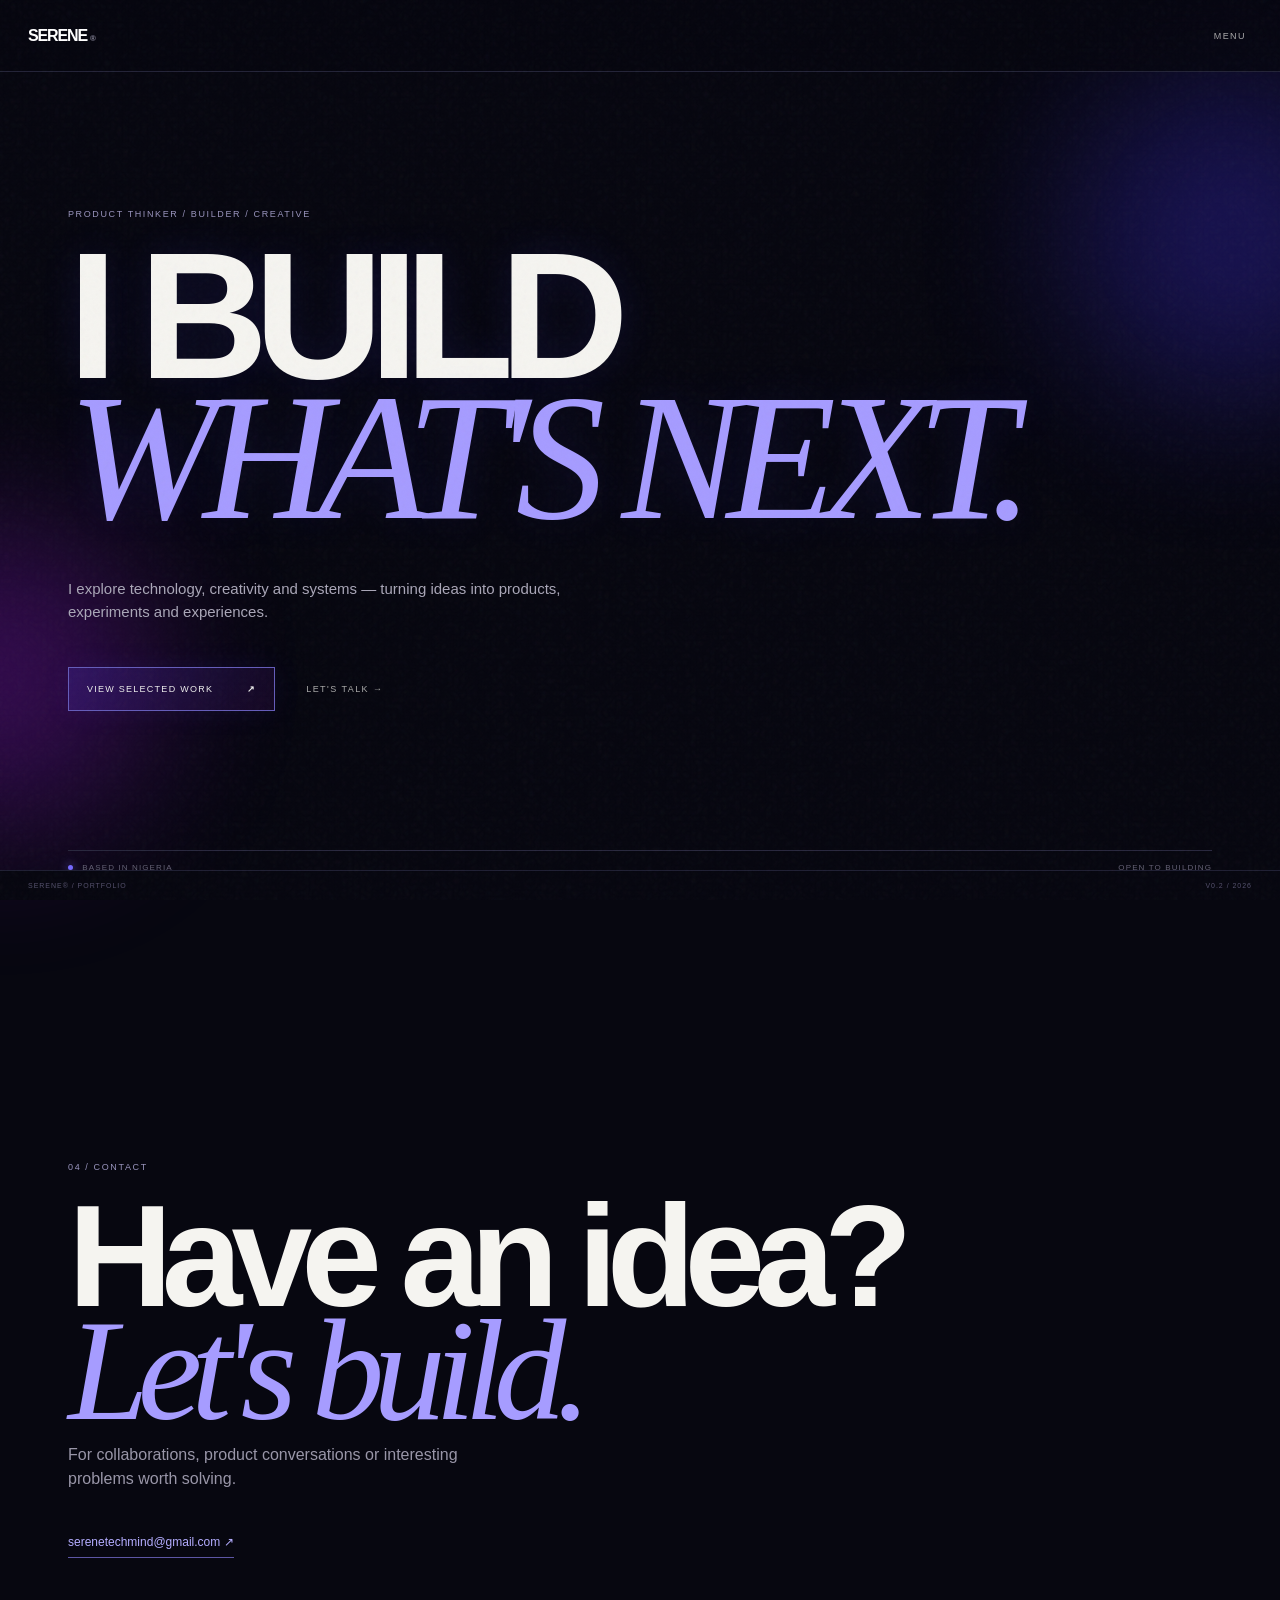
==== index.html @ a273aabe "Update to v0-2-color" ====
<!doctype html>
<html lang="en">
<head>
<meta charset="UTF-8">
<meta name="viewport" content="width=device-width,initial-scale=1">
<meta name="theme-color" content="#070710">
<title>SERENE — Portfolio</title>
<link rel="stylesheet" href="style.css">
</head>
<body>
<div class="orb orb-a"></div><div class="orb orb-b"></div><div class="grain"></div>

<header>
  <a class="logo" href="#home">SERENE<span>®</span></a>
  <button id="menu">MENU</button>
</header>

<nav id="nav">
  <button data-page="home">00 / HOME</button>
  <button data-page="work">01 / WORK</button>
  <button data-page="about">02 / ABOUT</button>
  <button data-page="now">03 / NOW</button>
  <button data-page="contact">04 / CONTACT</button>
</nav>

<main>
<section class="page hero active" id="home">
  <div class="label">PRODUCT THINKER / BUILDER / CREATIVE</div>
  <h1>I BUILD<br><i>WHAT'S NEXT.</i></h1>
  <p>I explore technology, creativity and systems — turning ideas into products, experiments and experiences.</p>
  <div class="actions">
    <button class="primary" data-page="work">VIEW SELECTED WORK <b>↗</b></button>
    <button class="text" data-page="contact">LET'S TALK <span>→</span></button>
  </div>
  <div class="meta"><span><i class="dot"></i> BASED IN NIGERIA</span><span>OPEN TO BUILDING</span></div>
</section>

<section class="page" id="work">
  <div class="heading"><div><div class="label">01 / SELECTED WORK</div><h2>Ideas<br><i>made real.</i></h2></div><span class="year">2026—</span></div>
  <div class="projects">
    <article class="project wide">
      <small>01</small><div><em>CREATOR INFRASTRUCTURE / PLATFORM</em><h3>SERENEX</h3><p>A creator ecosystem designed to help people manage their creative journey, discover opportunities, collaborate, monetize and access the tools they need.</p></div><strong>↗</strong>
    </article>
    <article class="project blue">
      <small>02</small><div><em>DIGITAL ARCHITECTURE / SYSTEMS</em><h3>ZORA<br>AXIS</h3><p>A systems-oriented brand exploring predictable excellence through digital architecture.</p></div><strong>↗</strong>
    </article>
    <article class="project violet">
      <small>03</small><div><em>EXPERIMENT / ARCHIVE</em><h3>THE LAB</h3><p>A living archive for experiments, research, notes, unfinished ideas and the thinking behind the work.</p></div><a href="https://the-lab-six-eosin.vercel.app/" target="_blank">↗</a>
    </article>
  </div>
</section>

<section class="page" id="about">
  <div class="heading"><div><div class="label">02 / ABOUT</div><h2>Not just<br><i>a portfolio.</i></h2></div></div>
  <div class="about">
    <div class="statement">I’m interested in the space between an idea and the system that makes it possible.</div>
    <div class="copy"><p>I build concepts, digital products and creative systems with a focus on clarity, experience and long-term possibility.</p><p>This site is the public layer. <b>The Lab</b> is where the deeper process lives — experiments, observations, research and things still becoming.</p><p>I’m less interested in making noise and more interested in making something that lasts.</p></div>
  </div>
</section>

<section class="page" id="now">
  <div class="heading"><div><div class="label">03 / NOW</div><h2>Currently<br><i>becoming.</i></h2></div></div>
  <div class="now">
    <div><span>01</span><b>BUILDING</b><p>The Lab — a living research and experiment archive.</p></div>
    <div><span>02</span><b>EXPLORING</b><p>Creator infrastructure, product systems and digital ecosystems.</p></div>
    <div><span>03</span><b>LEARNING</b><p>Product design, front-end development and system thinking.</p></div>
  </div>
  <a class="lab" href="https://the-lab-six-eosin.vercel.app/" target="_blank">ENTER THE LAB ↗</a>
</section>

<section class="page contact" id="contact">
  <div class="label">04 / CONTACT</div>
  <h2>Have an idea?<br><i>Let's build.</i></h2>
  <p>For collaborations, product conversations or interesting problems worth solving.</p>
  <a href="mailto:serenetechmind@gmail.com">serenetechmind@gmail.com ↗</a>
</section>
</main>

<footer><span>SERENE® / PORTFOLIO</span><span>V0.2 / 2026</span></footer>
<script src="script.js"></script>
</body>
</html>
---- style.css ----
*{box-sizing:border-box}html{scroll-behavior:smooth}body{margin:0;background:#070710;color:#f5f4f0;font-family:Arial,Helvetica,sans-serif;min-height:100vh;overflow-x:hidden}.grain{position:fixed;inset:0;pointer-events:none;opacity:.035;background-image:url("data:image/svg+xml,%3Csvg xmlns='http://www.w3.org/2000/svg' viewBox='0 0 180 180'%3E%3Cfilter id='n'%3E%3CfeTurbulence baseFrequency='.8' numOctaves='4' stitchTiles='stitch'/%3E%3C/filter%3E%3Crect width='100%25' height='100%25' filter='url(%23n)'/%3E%3C/svg%3E");z-index:50}.orb{position:fixed;border-radius:50%;filter:blur(80px);pointer-events:none;opacity:.28;z-index:-1}.orb-a{width:330px;height:330px;background:#4936ff;top:8%;right:-120px}.orb-b{width:300px;height:300px;background:#b31cff;bottom:8%;left:-150px}header{height:72px;position:fixed;inset:0 0 auto;padding:0 28px;display:flex;align-items:center;justify-content:space-between;border-bottom:1px solid #242438;background:rgba(7,7,16,.78);backdrop-filter:blur(18px);z-index:40}.logo{color:#fff;text-decoration:none;font-weight:900;letter-spacing:-.07em}.logo span{font-size:8px;color:#8e8ca0;margin-left:3px}header button,nav button,.text{border:0;background:none;color:#aaa;cursor:pointer;font-size:9px;letter-spacing:.16em}nav{position:fixed;right:28px;top:84px;display:flex;flex-direction:column;align-items:flex-end;gap:13px;opacity:0;transform:translateY(-10px);pointer-events:none;z-index:39;transition:.25s}nav.open{opacity:1;transform:none;pointer-events:auto}nav button:hover{color:#a89cff}.page{display:none;max-width:1200px;min-height:100svh;margin:auto;padding:120px 28px 100px}.page.active{display:block}.hero{display:flex!important;flex-direction:column;justify-content:center;position:relative}.label{font-size:9px;letter-spacing:.18em;color:#9994bd}.hero h1{font-size:clamp(68px,14vw,180px);line-height:.78;letter-spacing:-.08em;margin:28px 0 34px;text-shadow:0 0 40px rgba(86,70,255,.12)}.hero h1 i,.heading h2 i,.contact h2 i{font-family:Georgia,serif;font-weight:400;color:#a69cff}.hero>p{max-width:500px;color:#aaa7b8;font-size:15px;line-height:1.55}.actions{display:flex;gap:25px;align-items:center;margin-top:28px}.primary{border:1px solid #655dba;background:linear-gradient(135deg,rgba(88,72,255,.18),rgba(185,40,255,.08));color:#eee;padding:16px 18px;font-size:9px;letter-spacing:.14em;cursor:pointer;box-shadow:0 0 30px rgba(82,64,255,.08)}.primary:hover{border-color:#a69cff;background:#776cff;color:#fff}.primary b{margin-left:30px}.text:hover{color:#a69cff}.meta{position:absolute;bottom:28px;left:28px;right:28px;border-top:1px solid #29283e;padding-top:12px;display:flex;justify-content:space-between;color:#646174;font-size:8px;letter-spacing:.14em}.dot{display:inline-block;width:5px;height:5px;background:#7569ff;border-radius:50%;margin-right:6px;box-shadow:0 0 10px #7569ff}.heading{display:flex;justify-content:space-between;align-items:flex-end;border-bottom:1px solid #29283e;padding-bottom:25px}.heading h2,.contact h2{font-size:clamp(60px,12vw,145px);line-height:.78;letter-spacing:-.075em;margin:28px 0 0}.year{font-size:8px;color:#646174}.projects{display:grid;grid-template-columns:1fr 1fr;gap:1px;background:#29283e}.project{min-height:430px;background:#090914;padding:24px;position:relative;display:flex;flex-direction:column;justify-content:space-between;transition:.25s;overflow:hidden}.project:after{content:"";position:absolute;width:180px;height:180px;border-radius:50%;filter:blur(55px);right:-90px;bottom:-90px;background:#4038ff;opacity:.22}.project.violet:after{background:#b522ff}.project:hover{background:#0e0e1d}.project.wide{grid-column:1/-1;min-height:440px}.project small{color:#66627e}.project em{font-size:9px;letter-spacing:.16em;color:#817da1;font-style:normal}.project h3{font-size:clamp(45px,9vw,105px);line-height:.8;letter-spacing:-.07em;margin:25px 0 20px}.project p{max-width:500px;color:#9793a8;font-size:12px;line-height:1.55}.project strong,.project a{position:absolute;right:24px;bottom:24px;color:#a69cff;text-decoration:none;z-index:2}.project.blue{border-top:1px solid rgba(75,103,255,.35)}.project.violet{border-top:1px solid rgba(190,70,255,.35)}.about{display:grid;grid-template-columns:1.1fr .9fr;gap:70px;padding-top:70px}.statement{font-size:clamp(35px,5vw,70px);line-height:.92;letter-spacing:-.055em}.copy{color:#9996a8;font-size:14px;line-height:1.7}.copy b{color:#eee}.now{border-top:1px solid #29283e;margin-top:60px}.now>div{display:grid;grid-template-columns:45px 170px 1fr;gap:20px;padding:25px 0;border-bottom:1px solid #29283e}.now span,.now b{font-size:9px;letter-spacing:.14em;color:#77728f}.now p{margin:0;color:#9996a8;font-size:13px}.lab{display:inline-block;margin-top:35px;color:#b4adff;text-decoration:none;border-bottom:1px solid #5d56a4;padding-bottom:8px;font-size:9px;letter-spacing:.14em}.contact{display:flex;flex-direction:column;justify-content:center}.contact p{color:#9996a8;max-width:420px;line-height:1.5}.contact>a{color:#b4adff;text-decoration:none;border-bottom:1px solid #5d56a4;width:max-content;padding:8px 0;margin-top:20px;font-size:12px}footer{position:fixed;bottom:0;left:0;right:0;padding:11px 28px;border-top:1px solid #202034;background:#070710;color:#55516d;display:flex;justify-content:space-between;font-size:7px;letter-spacing:.14em;z-index:30}@media(max-width:700px){header{padding:0 20px}.page{padding:115px 20px 90px}.hero h1{font-size:18vw}.meta{left:20px;right:20px}.projects{grid-template-columns:1fr}.project.wide{grid-column:auto}.project{min-height:330px}.about{grid-template-columns:1fr;gap:40px;padding-top:50px}.now>div{grid-template-columns:30px 1fr;gap:12px}.now p{grid-column:2}.heading h2,.contact h2{font-size:18vw}footer{padding:11px 20px}}
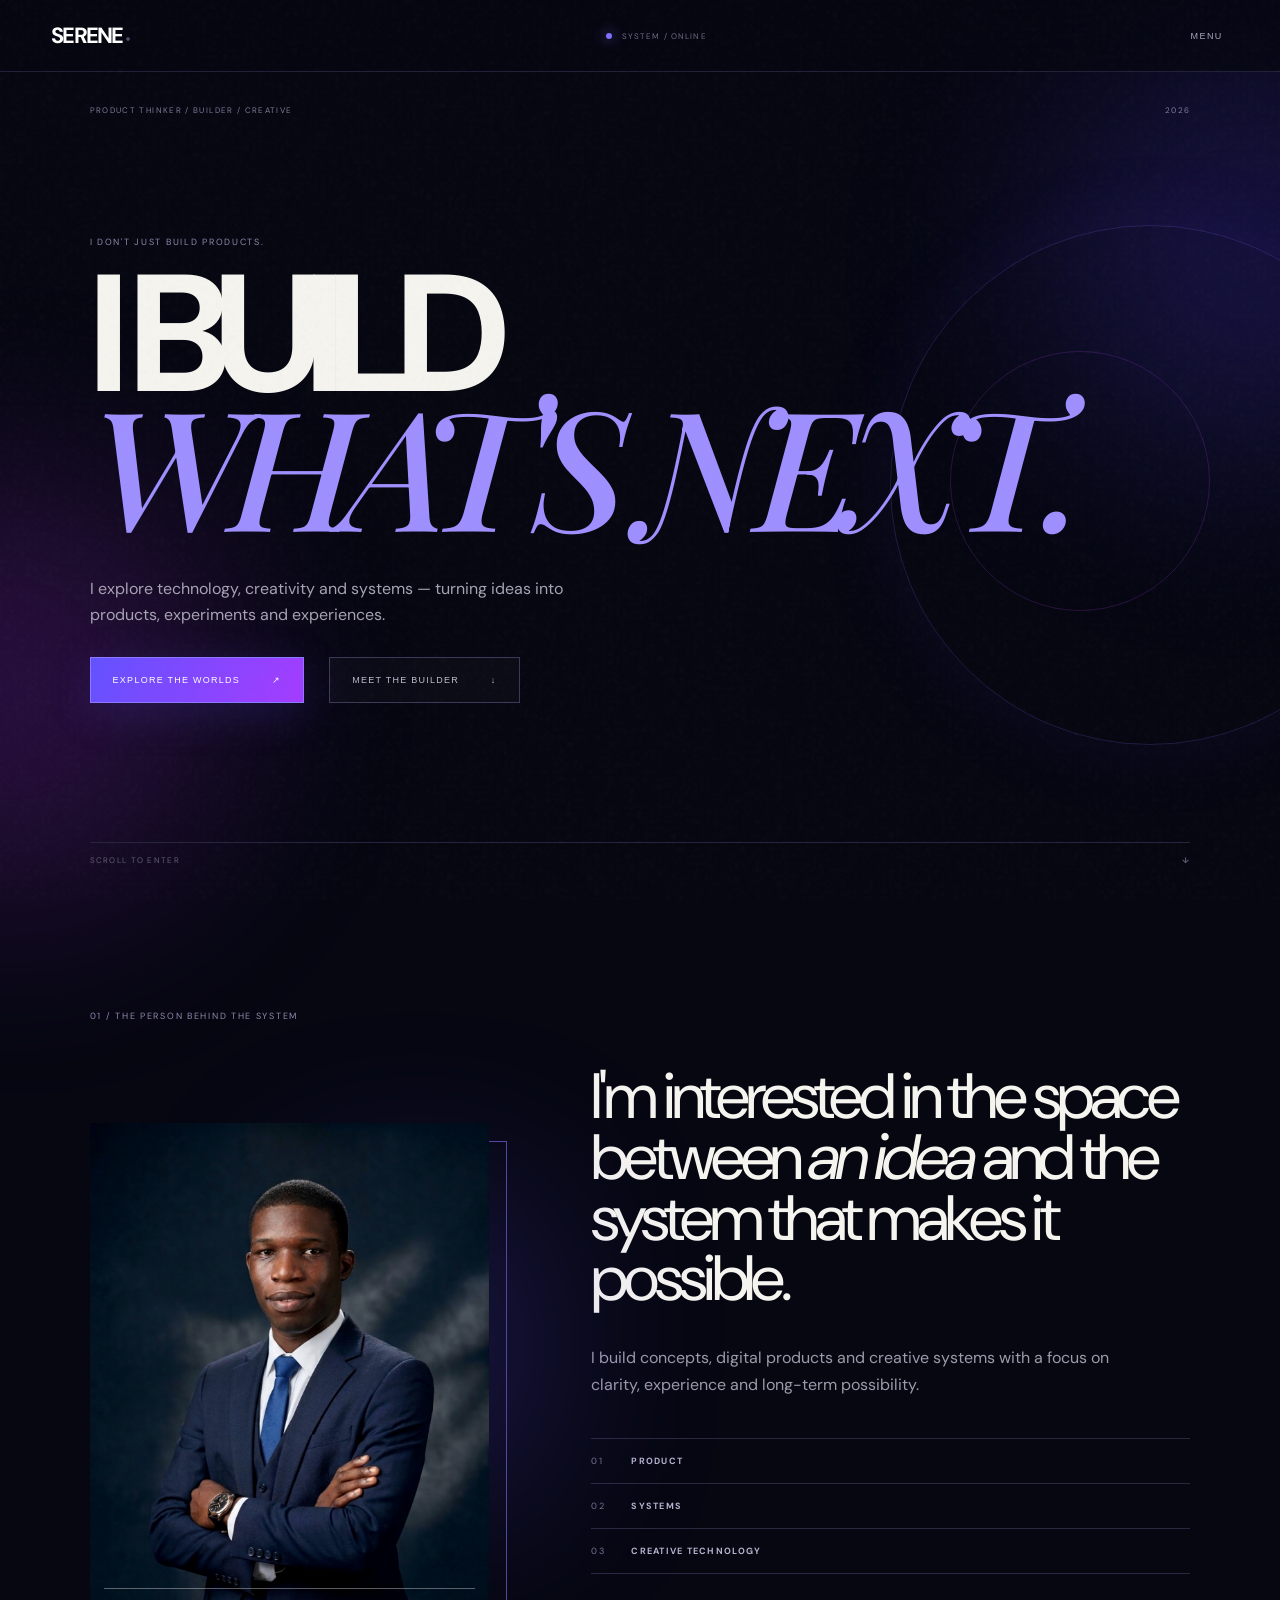
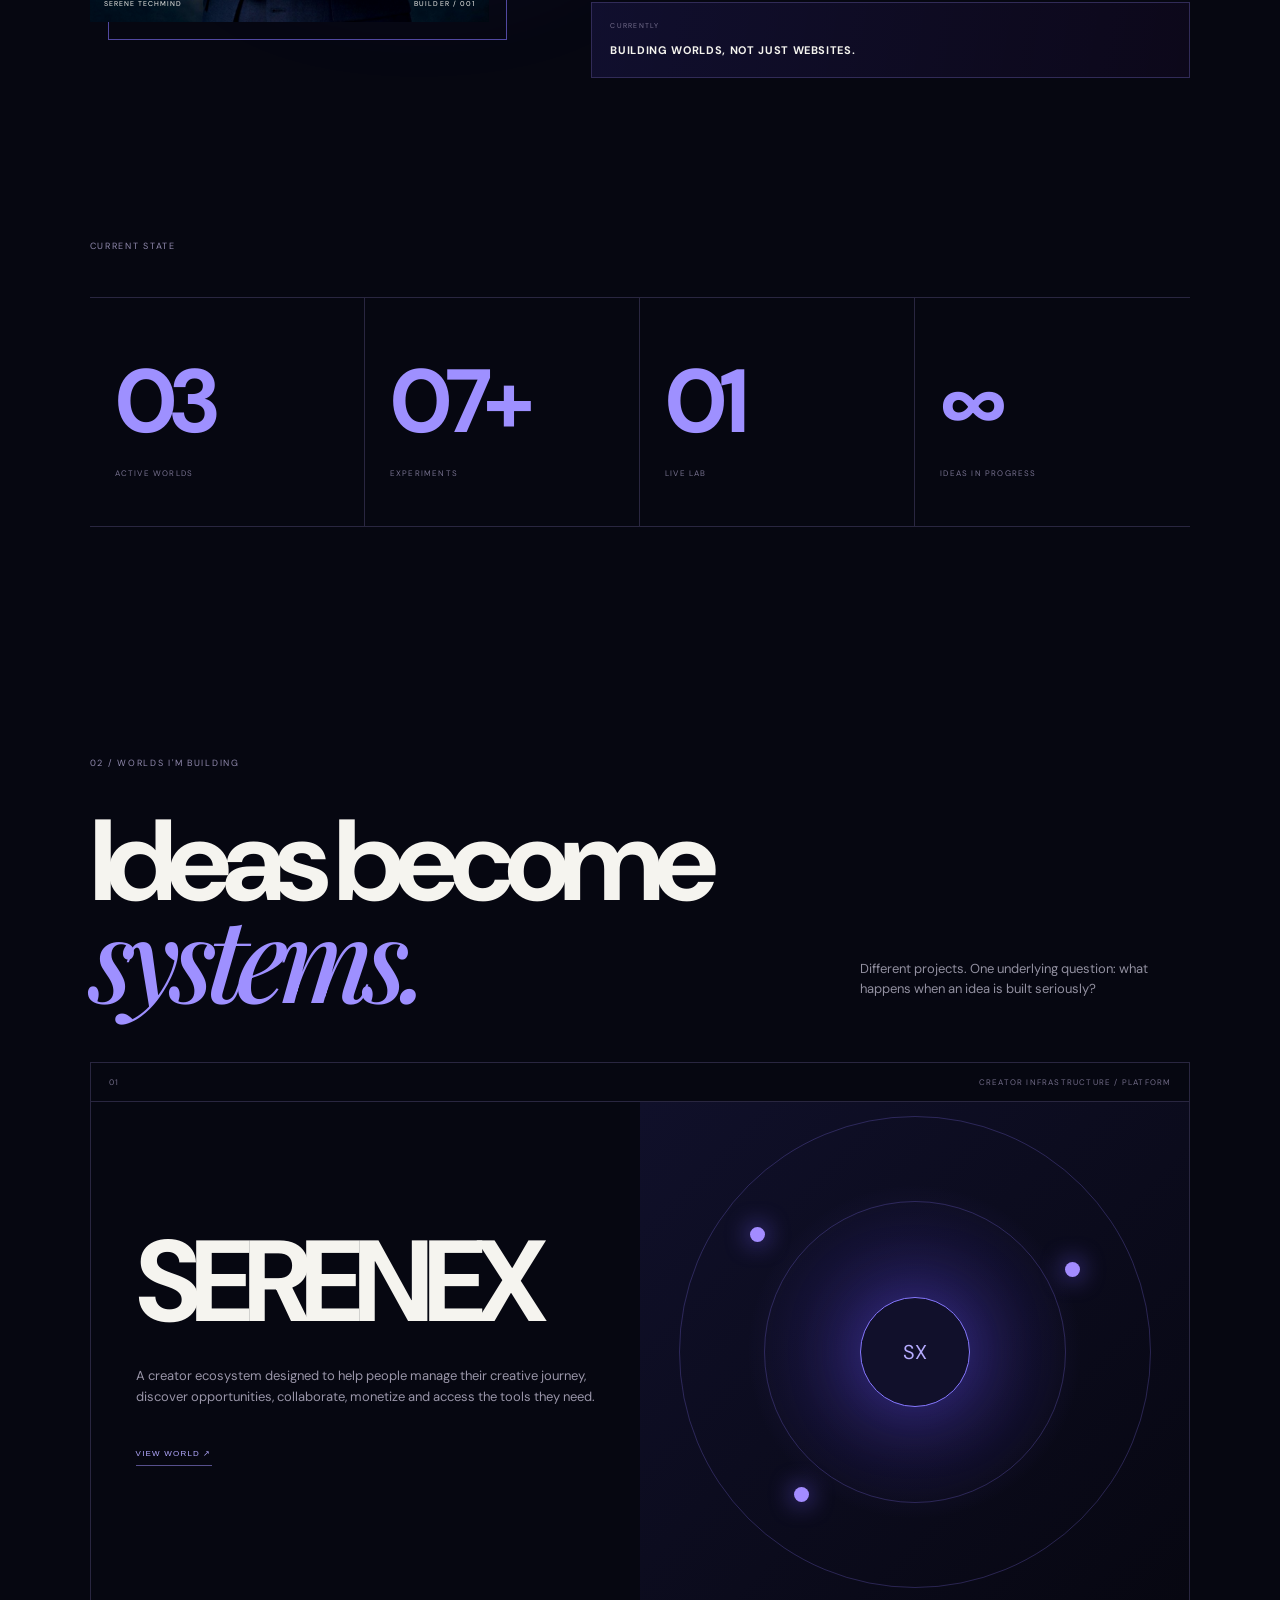
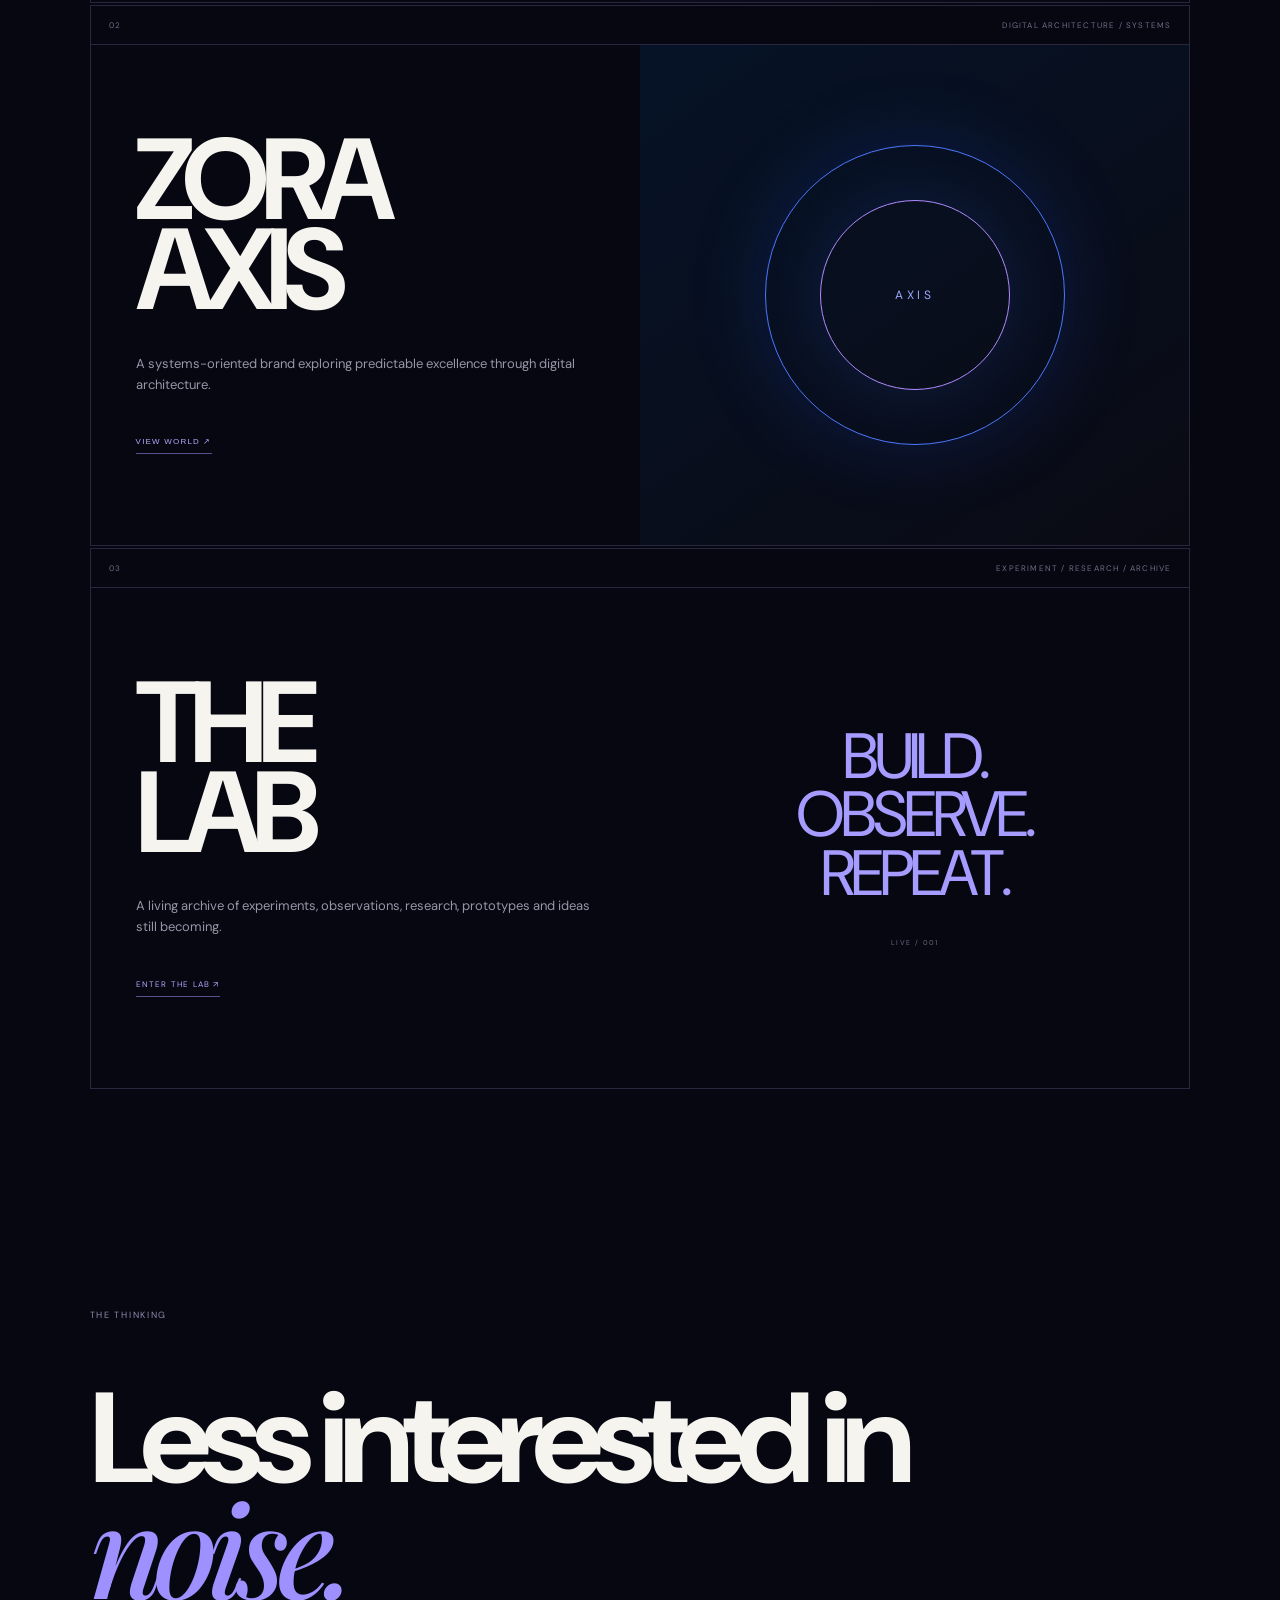
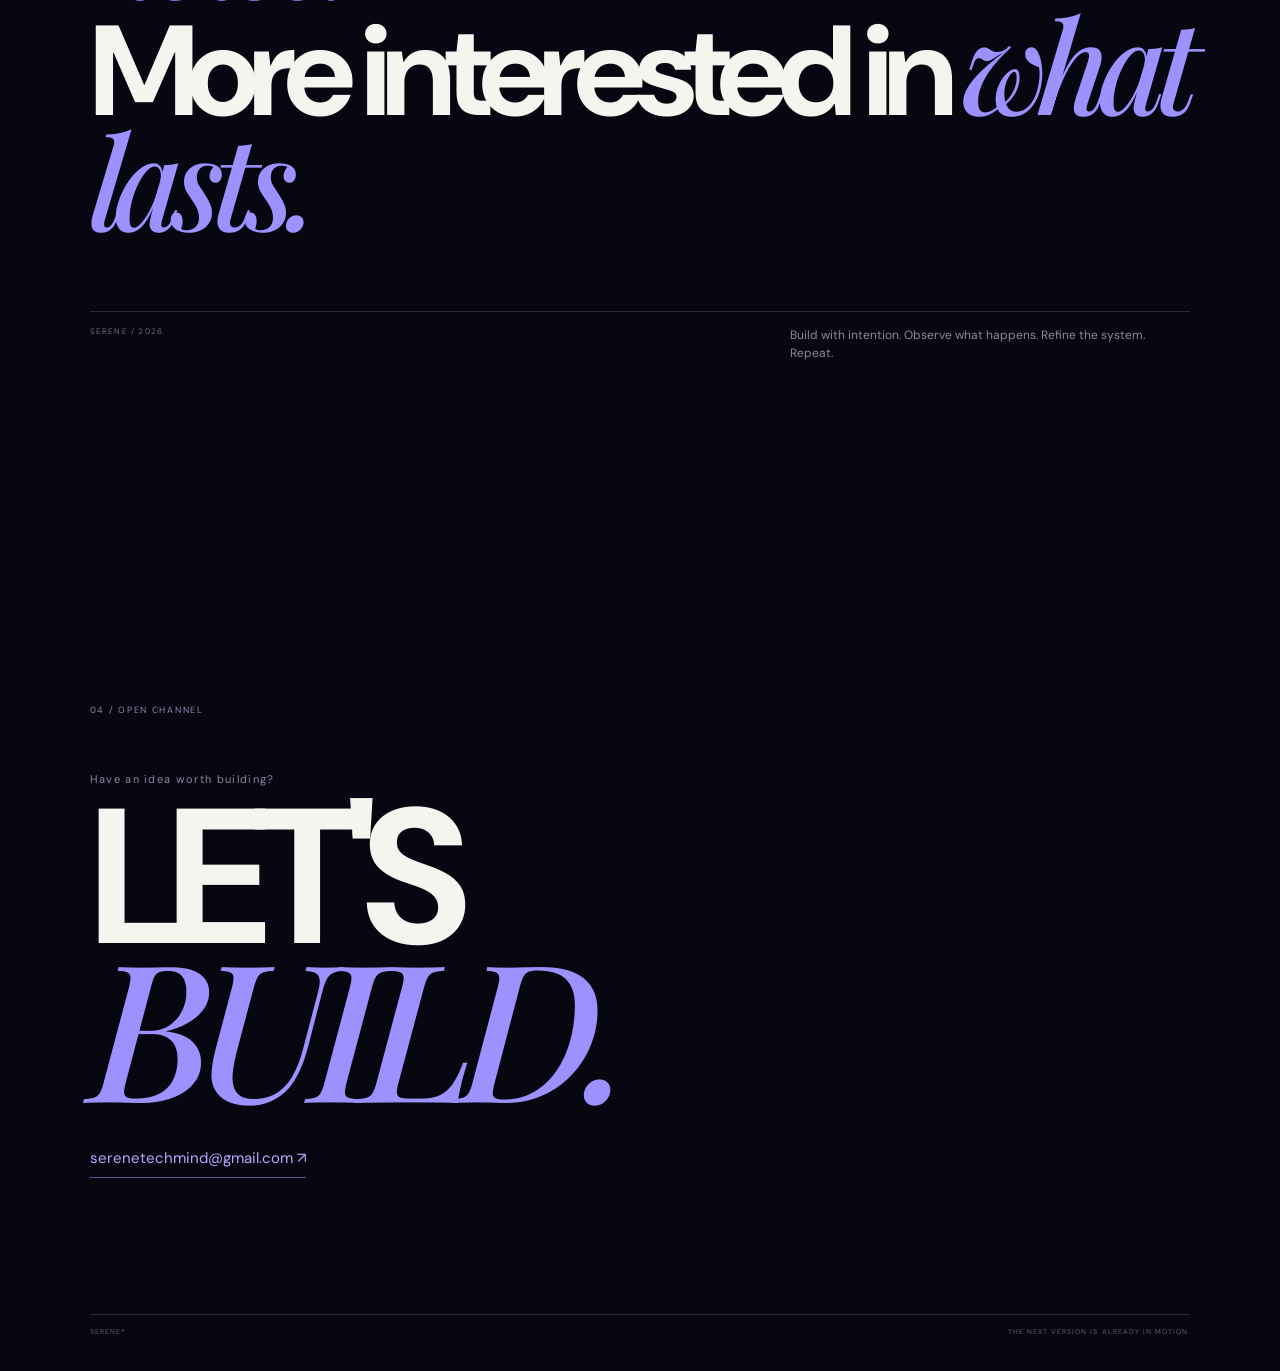
==== commit 54747c82: "Update portfolio to v1-living" ====
--- a/index.html
+++ b/index.html
@@ -1,82 +1,113 @@
 <!doctype html>
 <html lang="en">
 <head>
-<meta charset="UTF-8">
+<meta charset="utf-8">
 <meta name="viewport" content="width=device-width,initial-scale=1">
-<meta name="theme-color" content="#070710">
-<title>SERENE — Portfolio</title>
+<meta name="theme-color" content="#070711">
+<title>SERENE — Digital Portfolio</title>
 <link rel="stylesheet" href="style.css">
 </head>
 <body>
-<div class="orb orb-a"></div><div class="orb orb-b"></div><div class="grain"></div>
+<div class="noise"></div>
+<div class="ambient a"></div><div class="ambient b"></div>
 
 <header>
-  <a class="logo" href="#home">SERENE<span>®</span></a>
-  <button id="menu">MENU</button>
+  <a href="#home" class="brand">SERENE<span>®</span></a>
+  <div class="header-status"><i></i> SYSTEM / ONLINE</div>
+  <button id="menuBtn">MENU</button>
 </header>
 
-<nav id="nav">
-  <button data-page="home">00 / HOME</button>
-  <button data-page="work">01 / WORK</button>
-  <button data-page="about">02 / ABOUT</button>
-  <button data-page="now">03 / NOW</button>
-  <button data-page="contact">04 / CONTACT</button>
+<nav id="menu">
+  <button data-go="home">00 — HOME</button>
+  <button data-go="identity">01 — IDENTITY</button>
+  <button data-go="work">02 — WORLDS</button>
+  <button data-go="lab">03 — THE LAB</button>
+  <button data-go="contact">04 — CONTACT</button>
 </nav>
 
 <main>
-<section class="page hero active" id="home">
-  <div class="label">PRODUCT THINKER / BUILDER / CREATIVE</div>
-  <h1>I BUILD<br><i>WHAT'S NEXT.</i></h1>
-  <p>I explore technology, creativity and systems — turning ideas into products, experiments and experiences.</p>
-  <div class="actions">
-    <button class="primary" data-page="work">VIEW SELECTED WORK <b>↗</b></button>
-    <button class="text" data-page="contact">LET'S TALK <span>→</span></button>
+<section class="screen hero" id="home">
+  <div class="hero-top"><span>PRODUCT THINKER / BUILDER / CREATIVE</span><span>2026</span></div>
+  <div class="hero-orbit orbit1"></div><div class="hero-orbit orbit2"></div>
+  <div class="hero-copy">
+    <p class="eyebrow">I DON'T JUST BUILD PRODUCTS.</p>
+    <h1>I BUILD<br><em>WHAT'S NEXT.</em></h1>
+    <p class="intro">I explore technology, creativity and systems — turning ideas into products, experiments and experiences.</p>
+    <div class="hero-actions">
+      <button class="solid" data-go="work">EXPLORE THE WORLDS <span>↗</span></button>
+      <button class="ghost" data-go="identity">MEET THE BUILDER <span>↓</span></button>
+    </div>
   </div>
-  <div class="meta"><span><i class="dot"></i> BASED IN NIGERIA</span><span>OPEN TO BUILDING</span></div>
+  <div class="scroll-note"><span>SCROLL TO ENTER</span><b>↓</b></div>
 </section>
 
-<section class="page" id="work">
-  <div class="heading"><div><div class="label">01 / SELECTED WORK</div><h2>Ideas<br><i>made real.</i></h2></div><span class="year">2026—</span></div>
-  <div class="projects">
-    <article class="project wide">
-      <small>01</small><div><em>CREATOR INFRASTRUCTURE / PLATFORM</em><h3>SERENEX</h3><p>A creator ecosystem designed to help people manage their creative journey, discover opportunities, collaborate, monetize and access the tools they need.</p></div><strong>↗</strong>
-    </article>
-    <article class="project blue">
-      <small>02</small><div><em>DIGITAL ARCHITECTURE / SYSTEMS</em><h3>ZORA<br>AXIS</h3><p>A systems-oriented brand exploring predictable excellence through digital architecture.</p></div><strong>↗</strong>
-    </article>
-    <article class="project violet">
-      <small>03</small><div><em>EXPERIMENT / ARCHIVE</em><h3>THE LAB</h3><p>A living archive for experiments, research, notes, unfinished ideas and the thinking behind the work.</p></div><a href="https://the-lab-six-eosin.vercel.app/" target="_blank">↗</a>
-    </article>
+<section class="section identity" id="identity">
+  <div class="section-tag">01 / THE PERSON BEHIND THE SYSTEM</div>
+  <div class="identity-grid">
+    <div class="portrait-wrap">
+      <div class="portrait-glow"></div>
+      <img src="portrait.png" alt="Portrait of Serene">
+      <div class="portrait-label"><span>SERENE TECHMIND</span><span>BUILDER / 001</span></div>
+    </div>
+    <div class="identity-copy">
+      <div class="big-statement">I'm interested in the space between <em>an idea</em> and the system that makes it possible.</div>
+      <p>I build concepts, digital products and creative systems with a focus on clarity, experience and long-term possibility.</p>
+      <div class="roles">
+        <div><small>01</small><b>PRODUCT</b></div>
+        <div><small>02</small><b>SYSTEMS</b></div>
+        <div><small>03</small><b>CREATIVE TECHNOLOGY</b></div>
+      </div>
+      <div class="currently"><span>CURRENTLY</span><strong>BUILDING WORLDS, NOT JUST WEBSITES.</strong></div>
+    </div>
   </div>
 </section>
 
-<section class="page" id="about">
-  <div class="heading"><div><div class="label">02 / ABOUT</div><h2>Not just<br><i>a portfolio.</i></h2></div></div>
-  <div class="about">
-    <div class="statement">I’m interested in the space between an idea and the system that makes it possible.</div>
-    <div class="copy"><p>I build concepts, digital products and creative systems with a focus on clarity, experience and long-term possibility.</p><p>This site is the public layer. <b>The Lab</b> is where the deeper process lives — experiments, observations, research and things still becoming.</p><p>I’m less interested in making noise and more interested in making something that lasts.</p></div>
+<section class="section pulse">
+  <div class="section-tag">CURRENT STATE</div>
+  <div class="stats">
+    <div><strong>03</strong><span>ACTIVE WORLDS</span></div>
+    <div><strong>07+</strong><span>EXPERIMENTS</span></div>
+    <div><strong>01</strong><span>LIVE LAB</span></div>
+    <div><strong>∞</strong><span>IDEAS IN PROGRESS</span></div>
   </div>
 </section>
 
-<section class="page" id="now">
-  <div class="heading"><div><div class="label">03 / NOW</div><h2>Currently<br><i>becoming.</i></h2></div></div>
-  <div class="now">
-    <div><span>01</span><b>BUILDING</b><p>The Lab — a living research and experiment archive.</p></div>
-    <div><span>02</span><b>EXPLORING</b><p>Creator infrastructure, product systems and digital ecosystems.</p></div>
-    <div><span>03</span><b>LEARNING</b><p>Product design, front-end development and system thinking.</p></div>
-  </div>
-  <a class="lab" href="https://the-lab-six-eosin.vercel.app/" target="_blank">ENTER THE LAB ↗</a>
+<section class="section work" id="work">
+  <div class="section-tag">02 / WORLDS I'M BUILDING</div>
+  <div class="work-intro"><h2>Ideas become<br><em>systems.</em></h2><p>Different projects. One underlying question: what happens when an idea is built seriously?</p></div>
+
+  <article class="world serenex">
+    <div class="world-meta"><span>01</span><span>CREATOR INFRASTRUCTURE / PLATFORM</span></div>
+    <div class="world-body"><div><h3>SERENEX</h3><p>A creator ecosystem designed to help people manage their creative journey, discover opportunities, collaborate, monetize and access the tools they need.</p><button>VIEW WORLD ↗</button></div><div class="visual creator"><div class="node n1"></div><div class="node n2"></div><div class="node n3"></div><div class="core">SX</div></div></div>
+  </article>
+
+  <article class="world zora">
+    <div class="world-meta"><span>02</span><span>DIGITAL ARCHITECTURE / SYSTEMS</span></div>
+    <div class="world-body"><div><h3>ZORA<br>AXIS</h3><p>A systems-oriented brand exploring predictable excellence through digital architecture.</p><button>VIEW WORLD ↗</button></div><div class="visual axis"><div class="axis-ring"></div><div class="axis-ring two"></div><span>AXIS</span></div></div>
+  </article>
+
+  <article class="world lab" id="lab">
+    <div class="world-meta"><span>03</span><span>EXPERIMENT / RESEARCH / ARCHIVE</span></div>
+    <div class="world-body"><div><h3>THE<br>LAB</h3><p>A living archive of experiments, observations, research, prototypes and ideas still becoming.</p><a href="https://the-lab-six-eosin.vercel.app/" target="_blank">ENTER THE LAB ↗</a></div><div class="lab-card"><span>BUILD.</span><span>OBSERVE.</span><span>REPEAT.</span><small>LIVE / 001</small></div></div>
+  </article>
 </section>
 
-<section class="page contact" id="contact">
-  <div class="label">04 / CONTACT</div>
-  <h2>Have an idea?<br><i>Let's build.</i></h2>
-  <p>For collaborations, product conversations or interesting problems worth solving.</p>
-  <a href="mailto:serenetechmind@gmail.com">serenetechmind@gmail.com ↗</a>
+<section class="section philosophy">
+  <div class="section-tag">THE THINKING</div>
+  <h2>Less interested in<br><em>noise.</em><br>More interested in <em>what lasts.</em></h2>
+  <div class="philosophy-line"><span>SERENE / 2026</span><p>Build with intention. Observe what happens. Refine the system. Repeat.</p></div>
+</section>
+
+<section class="section contact" id="contact">
+  <div class="section-tag">04 / OPEN CHANNEL</div>
+  <div class="contact-main">
+    <p>Have an idea worth building?</p>
+    <h2>LET'S<br><em>BUILD.</em></h2>
+    <a href="mailto:serenetechmind@gmail.com">serenetechmind@gmail.com ↗</a>
+  </div>
+  <div class="contact-footer"><span>SERENE®</span><span>THE NEXT VERSION IS ALREADY IN MOTION.</span></div>
 </section>
 </main>
-
-<footer><span>SERENE® / PORTFOLIO</span><span>V0.2 / 2026</span></footer>
 <script src="script.js"></script>
 </body>
 </html>
--- a/style.css
+++ b/style.css
@@ -1 +1,2 @@
-*{box-sizing:border-box}html{scroll-behavior:smooth}body{margin:0;background:#070710;color:#f5f4f0;font-family:Arial,Helvetica,sans-serif;min-height:100vh;overflow-x:hidden}.grain{position:fixed;inset:0;pointer-events:none;opacity:.035;background-image:url("data:image/svg+xml,%3Csvg xmlns='http://www.w3.org/2000/svg' viewBox='0 0 180 180'%3E%3Cfilter id='n'%3E%3CfeTurbulence baseFrequency='.8' numOctaves='4' stitchTiles='stitch'/%3E%3C/filter%3E%3Crect width='100%25' height='100%25' filter='url(%23n)'/%3E%3C/svg%3E");z-index:50}.orb{position:fixed;border-radius:50%;filter:blur(80px);pointer-events:none;opacity:.28;z-index:-1}.orb-a{width:330px;height:330px;background:#4936ff;top:8%;right:-120px}.orb-b{width:300px;height:300px;background:#b31cff;bottom:8%;left:-150px}header{height:72px;position:fixed;inset:0 0 auto;padding:0 28px;display:flex;align-items:center;justify-content:space-between;border-bottom:1px solid #242438;background:rgba(7,7,16,.78);backdrop-filter:blur(18px);z-index:40}.logo{color:#fff;text-decoration:none;font-weight:900;letter-spacing:-.07em}.logo span{font-size:8px;color:#8e8ca0;margin-left:3px}header button,nav button,.text{border:0;background:none;color:#aaa;cursor:pointer;font-size:9px;letter-spacing:.16em}nav{position:fixed;right:28px;top:84px;display:flex;flex-direction:column;align-items:flex-end;gap:13px;opacity:0;transform:translateY(-10px);pointer-events:none;z-index:39;transition:.25s}nav.open{opacity:1;transform:none;pointer-events:auto}nav button:hover{color:#a89cff}.page{display:none;max-width:1200px;min-height:100svh;margin:auto;padding:120px 28px 100px}.page.active{display:block}.hero{display:flex!important;flex-direction:column;justify-content:center;position:relative}.label{font-size:9px;letter-spacing:.18em;color:#9994bd}.hero h1{font-size:clamp(68px,14vw,180px);line-height:.78;letter-spacing:-.08em;margin:28px 0 34px;text-shadow:0 0 40px rgba(86,70,255,.12)}.hero h1 i,.heading h2 i,.contact h2 i{font-family:Georgia,serif;font-weight:400;color:#a69cff}.hero>p{max-width:500px;color:#aaa7b8;font-size:15px;line-height:1.55}.actions{display:flex;gap:25px;align-items:center;margin-top:28px}.primary{border:1px solid #655dba;background:linear-gradient(135deg,rgba(88,72,255,.18),rgba(185,40,255,.08));color:#eee;padding:16px 18px;font-size:9px;letter-spacing:.14em;cursor:pointer;box-shadow:0 0 30px rgba(82,64,255,.08)}.primary:hover{border-color:#a69cff;background:#776cff;color:#fff}.primary b{margin-left:30px}.text:hover{color:#a69cff}.meta{position:absolute;bottom:28px;left:28px;right:28px;border-top:1px solid #29283e;padding-top:12px;display:flex;justify-content:space-between;color:#646174;font-size:8px;letter-spacing:.14em}.dot{display:inline-block;width:5px;height:5px;background:#7569ff;border-radius:50%;margin-right:6px;box-shadow:0 0 10px #7569ff}.heading{display:flex;justify-content:space-between;align-items:flex-end;border-bottom:1px solid #29283e;padding-bottom:25px}.heading h2,.contact h2{font-size:clamp(60px,12vw,145px);line-height:.78;letter-spacing:-.075em;margin:28px 0 0}.year{font-size:8px;color:#646174}.projects{display:grid;grid-template-columns:1fr 1fr;gap:1px;background:#29283e}.project{min-height:430px;background:#090914;padding:24px;position:relative;display:flex;flex-direction:column;justify-content:space-between;transition:.25s;overflow:hidden}.project:after{content:"";position:absolute;width:180px;height:180px;border-radius:50%;filter:blur(55px);right:-90px;bottom:-90px;background:#4038ff;opacity:.22}.project.violet:after{background:#b522ff}.project:hover{background:#0e0e1d}.project.wide{grid-column:1/-1;min-height:440px}.project small{color:#66627e}.project em{font-size:9px;letter-spacing:.16em;color:#817da1;font-style:normal}.project h3{font-size:clamp(45px,9vw,105px);line-height:.8;letter-spacing:-.07em;margin:25px 0 20px}.project p{max-width:500px;color:#9793a8;font-size:12px;line-height:1.55}.project strong,.project a{position:absolute;right:24px;bottom:24px;color:#a69cff;text-decoration:none;z-index:2}.project.blue{border-top:1px solid rgba(75,103,255,.35)}.project.violet{border-top:1px solid rgba(190,70,255,.35)}.about{display:grid;grid-template-columns:1.1fr .9fr;gap:70px;padding-top:70px}.statement{font-size:clamp(35px,5vw,70px);line-height:.92;letter-spacing:-.055em}.copy{color:#9996a8;font-size:14px;line-height:1.7}.copy b{color:#eee}.now{border-top:1px solid #29283e;margin-top:60px}.now>div{display:grid;grid-template-columns:45px 170px 1fr;gap:20px;padding:25px 0;border-bottom:1px solid #29283e}.now span,.now b{font-size:9px;letter-spacing:.14em;color:#77728f}.now p{margin:0;color:#9996a8;font-size:13px}.lab{display:inline-block;margin-top:35px;color:#b4adff;text-decoration:none;border-bottom:1px solid #5d56a4;padding-bottom:8px;font-size:9px;letter-spacing:.14em}.contact{display:flex;flex-direction:column;justify-content:center}.contact p{color:#9996a8;max-width:420px;line-height:1.5}.contact>a{color:#b4adff;text-decoration:none;border-bottom:1px solid #5d56a4;width:max-content;padding:8px 0;margin-top:20px;font-size:12px}footer{position:fixed;bottom:0;left:0;right:0;padding:11px 28px;border-top:1px solid #202034;background:#070710;color:#55516d;display:flex;justify-content:space-between;font-size:7px;letter-spacing:.14em;z-index:30}@media(max-width:700px){header{padding:0 20px}.page{padding:115px 20px 90px}.hero h1{font-size:18vw}.meta{left:20px;right:20px}.projects{grid-template-columns:1fr}.project.wide{grid-column:auto}.project{min-height:330px}.about{grid-template-columns:1fr;gap:40px;padding-top:50px}.now>div{grid-template-columns:30px 1fr;gap:12px}.now p{grid-column:2}.heading h2,.contact h2{font-size:18vw}footer{padding:11px 20px}}+@import url('https://fonts.googleapis.com/css2?family=DM+Sans:wght@400;500;700&family=Playfair+Display:ital,wght@0,500;1,500&display=swap');
+*{box-sizing:border-box}html{scroll-behavior:smooth}body{margin:0;background:#060711;color:#f5f4ef;font-family:'DM Sans',Arial,sans-serif;overflow-x:hidden}.noise{position:fixed;inset:0;pointer-events:none;z-index:100;opacity:.035;background-image:url("data:image/svg+xml,%3Csvg xmlns='http://www.w3.org/2000/svg' viewBox='0 0 160 160'%3E%3Cfilter id='n'%3E%3CfeTurbulence baseFrequency='.8' numOctaves='3' stitchTiles='stitch'/%3E%3C/filter%3E%3Crect width='100%25' height='100%25' filter='url(%23n)'/%3E%3C/svg%3E")}.ambient{position:fixed;width:420px;height:420px;border-radius:50%;filter:blur(110px);pointer-events:none;opacity:.2;z-index:-1}.ambient.a{background:#5b43ff;top:5%;right:-180px}.ambient.b{background:#be35ff;bottom:0;left:-200px}header{height:72px;position:fixed;top:0;left:0;right:0;z-index:50;display:flex;align-items:center;justify-content:space-between;padding:0 4vw;border-bottom:1px solid #202039;background:rgba(6,7,17,.72);backdrop-filter:blur(20px)}.brand{font-weight:700;font-size:22px;letter-spacing:-.08em;color:white;text-decoration:none}.brand span{font-size:8px;color:#9189bb;margin-left:3px}.header-status{font-size:8px;letter-spacing:.14em;color:#706b88}.header-status i{display:inline-block;width:6px;height:6px;background:#8070ff;border-radius:50%;box-shadow:0 0 14px #8070ff;margin-right:7px}header button{border:0;background:none;color:#aaa6b9;font-size:9px;letter-spacing:.16em;cursor:pointer}nav{position:fixed;top:84px;right:4vw;z-index:49;display:flex;flex-direction:column;align-items:flex-end;gap:12px;opacity:0;transform:translateY(-8px);pointer-events:none;transition:.3s}nav.open{opacity:1;transform:none;pointer-events:auto}nav button{border:0;background:none;color:#aaa6b9;font-size:9px;letter-spacing:.14em;cursor:pointer}nav button:hover{color:#9f91ff}.screen,.section{min-height:100svh;padding:110px 7vw 80px;position:relative}.hero{display:flex;flex-direction:column;justify-content:center;overflow:hidden}.hero-top{position:absolute;top:105px;left:7vw;right:7vw;display:flex;justify-content:space-between;color:#817b9b;font-size:8px;letter-spacing:.17em}.hero-copy{position:relative;z-index:2;max-width:1000px}.eyebrow,.section-tag{font-size:9px;letter-spacing:.19em;color:#9089ad}.hero h1{font-size:clamp(76px,13vw,190px);line-height:.78;letter-spacing:-.09em;margin:22px 0 35px}.hero h1 em,.section h2 em,.world h3 em,.contact h2 em{font-family:'Playfair Display',Georgia,serif;font-weight:500;color:#9e90ff}.intro{max-width:540px;color:#a7a3b4;font-size:16px;line-height:1.6}.hero-actions{display:flex;gap:25px;margin-top:30px}.solid,.ghost{padding:17px 22px;font-size:9px;letter-spacing:.14em;cursor:pointer}.solid{background:linear-gradient(120deg,#6352ff,#a53cff);border:1px solid #8b79ff;color:white;box-shadow:0 10px 45px rgba(99,82,255,.18)}.ghost{background:rgba(255,255,255,.025);border:1px solid #3d3858;color:#c1bdd0}.solid span,.ghost span{margin-left:28px}.scroll-note{position:absolute;bottom:35px;left:7vw;right:7vw;display:flex;justify-content:space-between;border-top:1px solid #26243e;padding-top:12px;color:#625d76;font-size:8px;letter-spacing:.16em}.hero-orbit{position:absolute;border:1px solid rgba(130,110,255,.2);border-radius:50%;pointer-events:none}.orbit1{width:520px;height:520px;right:-130px;top:25%;box-shadow:0 0 90px rgba(97,74,255,.08)}.orbit2{width:260px;height:260px;right:70px;top:39%;border-color:rgba(205,80,255,.18)}.section-tag{margin-bottom:45px}.identity-grid{display:grid;grid-template-columns:.8fr 1.2fr;gap:8vw;align-items:center}.portrait-wrap{position:relative;max-width:500px}.portrait-wrap img{display:block;width:100%;aspect-ratio:4/5;object-fit:cover;object-position:center top;filter:saturate(.9) contrast(1.04);position:relative;z-index:2}.portrait-wrap:before{content:"";position:absolute;inset:18px -18px -18px 18px;border:1px solid #5148a0;z-index:1}.portrait-glow{position:absolute;width:65%;height:65%;right:-15%;top:12%;background:#644dff;filter:blur(90px);opacity:.2}.portrait-label{position:absolute;bottom:14px;left:14px;right:14px;z-index:3;display:flex;justify-content:space-between;padding-top:10px;border-top:1px solid rgba(255,255,255,.35);font-size:7px;letter-spacing:.15em}.big-statement{font-size:clamp(38px,5vw,76px);line-height:.95;letter-spacing:-.065em}.identity-copy>p{max-width:520px;color:#9e9aab;line-height:1.65;margin-top:35px}.roles{border-top:1px solid #2a2840;margin-top:40px}.roles div{display:grid;grid-template-columns:40px 1fr;border-bottom:1px solid #2a2840;padding:16px 0}.roles small,.roles b{font-size:9px;letter-spacing:.14em;color:#77718f}.roles b{color:#b8b2ce}.currently{margin-top:28px;padding:18px;background:linear-gradient(100deg,rgba(94,74,255,.12),rgba(188,47,255,.04));border:1px solid #312b57}.currently span{display:block;font-size:7px;letter-spacing:.18em;color:#77718f;margin-bottom:8px}.currently strong{font-size:11px;letter-spacing:.06em}.pulse{min-height:auto;padding-top:40px;padding-bottom:120px}.stats{display:grid;grid-template-columns:repeat(4,1fr);border-top:1px solid #292640;border-bottom:1px solid #292640}.stats div{padding:45px 25px;border-right:1px solid #292640}.stats div:last-child{border:0}.stats strong{display:block;font-size:clamp(48px,7vw,100px);letter-spacing:-.08em;color:#9e90ff}.stats span{font-size:8px;letter-spacing:.15em;color:#77718f}.work-intro{display:flex;justify-content:space-between;align-items:end;margin-bottom:50px}.work-intro h2{font-size:clamp(60px,9vw,130px);line-height:.82;letter-spacing:-.08em;margin:0}.work-intro p{max-width:330px;color:#9290a0;font-size:13px;line-height:1.55}.world{border:1px solid #292640;margin-bottom:2px;overflow:hidden;position:relative}.world-meta{display:flex;justify-content:space-between;padding:14px 18px;border-bottom:1px solid #292640;color:#726c88;font-size:8px;letter-spacing:.15em}.world-body{display:grid;grid-template-columns:1fr 1fr;min-height:500px}.world-body>div:first-child{padding:45px;display:flex;flex-direction:column;justify-content:center}.world h3{font-size:clamp(60px,9vw,130px);line-height:.78;letter-spacing:-.08em;margin:0 0 25px}.world p{max-width:480px;color:#9995a8;line-height:1.6;font-size:13px}.world button,.world a{align-self:flex-start;margin-top:28px;color:#b3a9ff;background:none;border:0;border-bottom:1px solid #57508d;padding:0 0 7px;font-size:8px;letter-spacing:.15em;text-decoration:none}.visual{position:relative;min-height:400px;overflow:hidden;background:#0b0b1a}.creator{background:radial-gradient(circle at 50% 50%,rgba(104,77,255,.28),transparent 45%),linear-gradient(135deg,#10102a,#070711)}.core{position:absolute;left:50%;top:50%;transform:translate(-50%,-50%);width:110px;height:110px;border-radius:50%;display:grid;place-items:center;border:1px solid #8678ff;background:#11102b;color:#b6acff;font-size:20px;box-shadow:0 0 70px rgba(100,80,255,.35)}.node{position:absolute;width:15px;height:15px;border-radius:50%;background:#a38cff;box-shadow:0 0 25px #765fff}.n1{left:20%;top:25%}.n2{right:20%;top:32%}.n3{left:28%;bottom:20%}.creator:before,.creator:after{content:"";position:absolute;left:50%;top:50%;border:1px solid rgba(139,120,255,.25);border-radius:50%;transform:translate(-50%,-50%)}.creator:before{width:300px;height:300px}.creator:after{width:470px;height:470px}.zora .visual{background:linear-gradient(145deg,#061327,#0a0a13)}.axis{display:grid;place-items:center}.axis-ring{position:absolute;width:300px;height:300px;border:1px solid #4d77ff;border-radius:50%;box-shadow:0 0 80px rgba(50,100,255,.18)}.axis-ring.two{width:190px;height:190px;border-color:#b08bff}.axis span{font-size:12px;letter-spacing:.3em;color:#9ba8ff}.lab .visual{background:linear-gradient(135deg,#10101a,#181029)}.lab-card{display:flex!important;flex-direction:column;justify-content:center!important;align-items:center!important;gap:4px;color:#a69bff;font-size:clamp(35px,5vw,70px);line-height:.85;letter-spacing:-.06em}.lab-card small{margin-top:35px;color:#6e6885;font-size:7px;letter-spacing:.2em}.philosophy{display:flex;flex-direction:column;justify-content:center}.philosophy h2{font-size:clamp(58px,10vw,145px);line-height:.83;letter-spacing:-.08em;margin:20px 0 70px}.philosophy-line{display:flex;justify-content:space-between;border-top:1px solid #292640;padding-top:14px;color:#706a84;font-size:8px;letter-spacing:.15em}.philosophy-line p{max-width:400px;margin:0;color:#8e8a9d;letter-spacing:normal;font-size:12px;line-height:1.5}.contact{display:flex;flex-direction:column;justify-content:center}.contact-main>p{font-size:11px;color:#8c87a0;letter-spacing:.12em}.contact h2{font-size:clamp(90px,15vw,210px);line-height:.76;letter-spacing:-.09em;margin:20px 0 35px}.contact-main>a{color:#b5aaff;text-decoration:none;font-size:15px;border-bottom:1px solid #5d5595;padding-bottom:9px}.contact-footer{position:absolute;bottom:35px;left:7vw;right:7vw;border-top:1px solid #292640;padding-top:12px;display:flex;justify-content:space-between;color:#625d76;font-size:7px;letter-spacing:.15em}@media(max-width:760px){header{padding:0 20px}.header-status{display:none}.screen,.section{padding:105px 20px 80px}.hero-top{left:20px;right:20px;top:100px}.hero h1{font-size:19vw}.intro{font-size:14px}.hero-actions{flex-direction:column;align-items:flex-start}.solid,.ghost{width:100%;text-align:left}.scroll-note{left:20px;right:20px}.orbit1{width:360px;height:360px;right:-170px;top:28%}.orbit2{width:190px;height:190px;right:15px}.identity-grid,.world-body{grid-template-columns:1fr}.identity-grid{gap:50px}.portrait-wrap{max-width:none}.big-statement{font-size:12vw}.stats{grid-template-columns:1fr 1fr}.stats div{padding:28px 15px}.stats div:nth-child(2){border-right:0}.stats div:nth-child(3),.stats div:nth-child(4){border-top:1px solid #292640}.work-intro{display:block}.work-intro p{margin-top:25px}.world-body{min-height:0}.world-body>div:first-child{padding:30px;min-height:360px}.visual{min-height:330px}.world h3{font-size:20vw}.philosophy h2{font-size:14vw}.philosophy-line{display:block}.philosophy-line p{margin-top:20px}.contact h2{font-size:22vw}.contact-footer{left:20px;right:20px}.portrait-wrap:before{inset:12px -12px -12px 12px}}
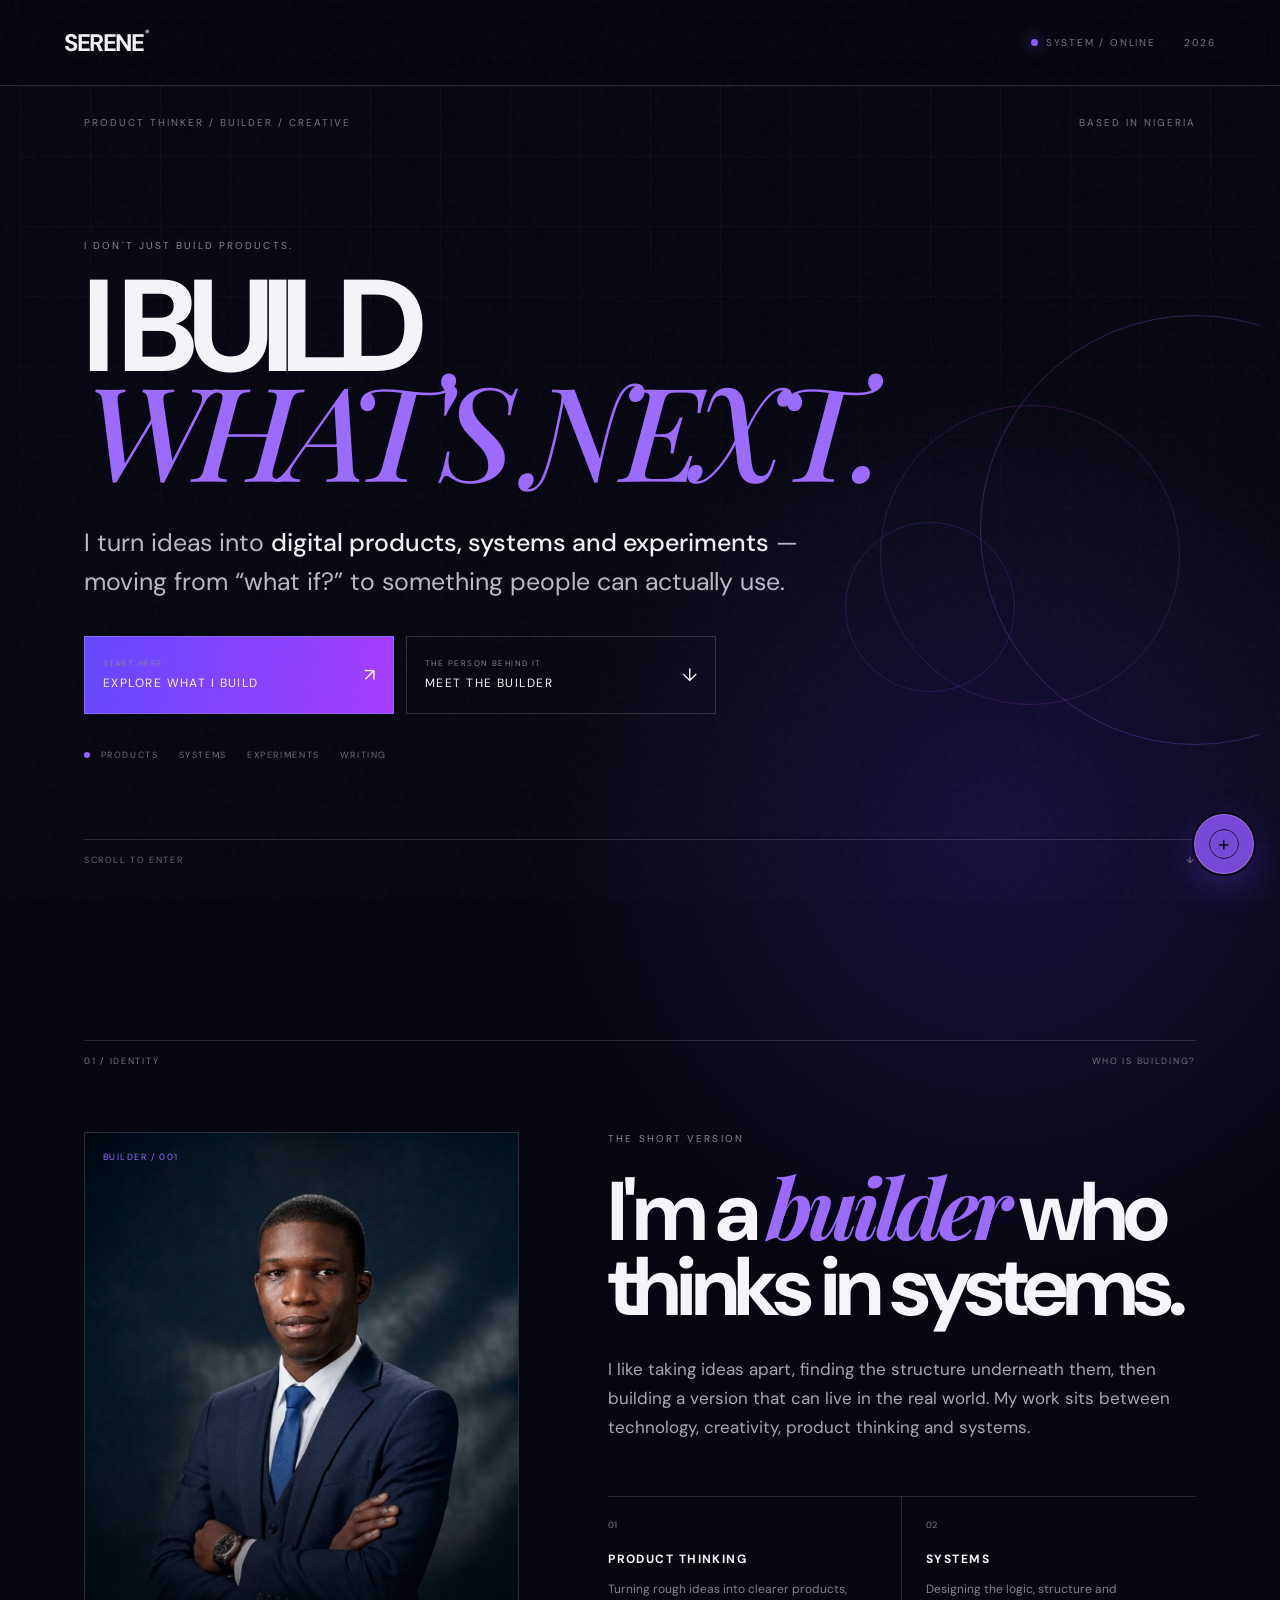
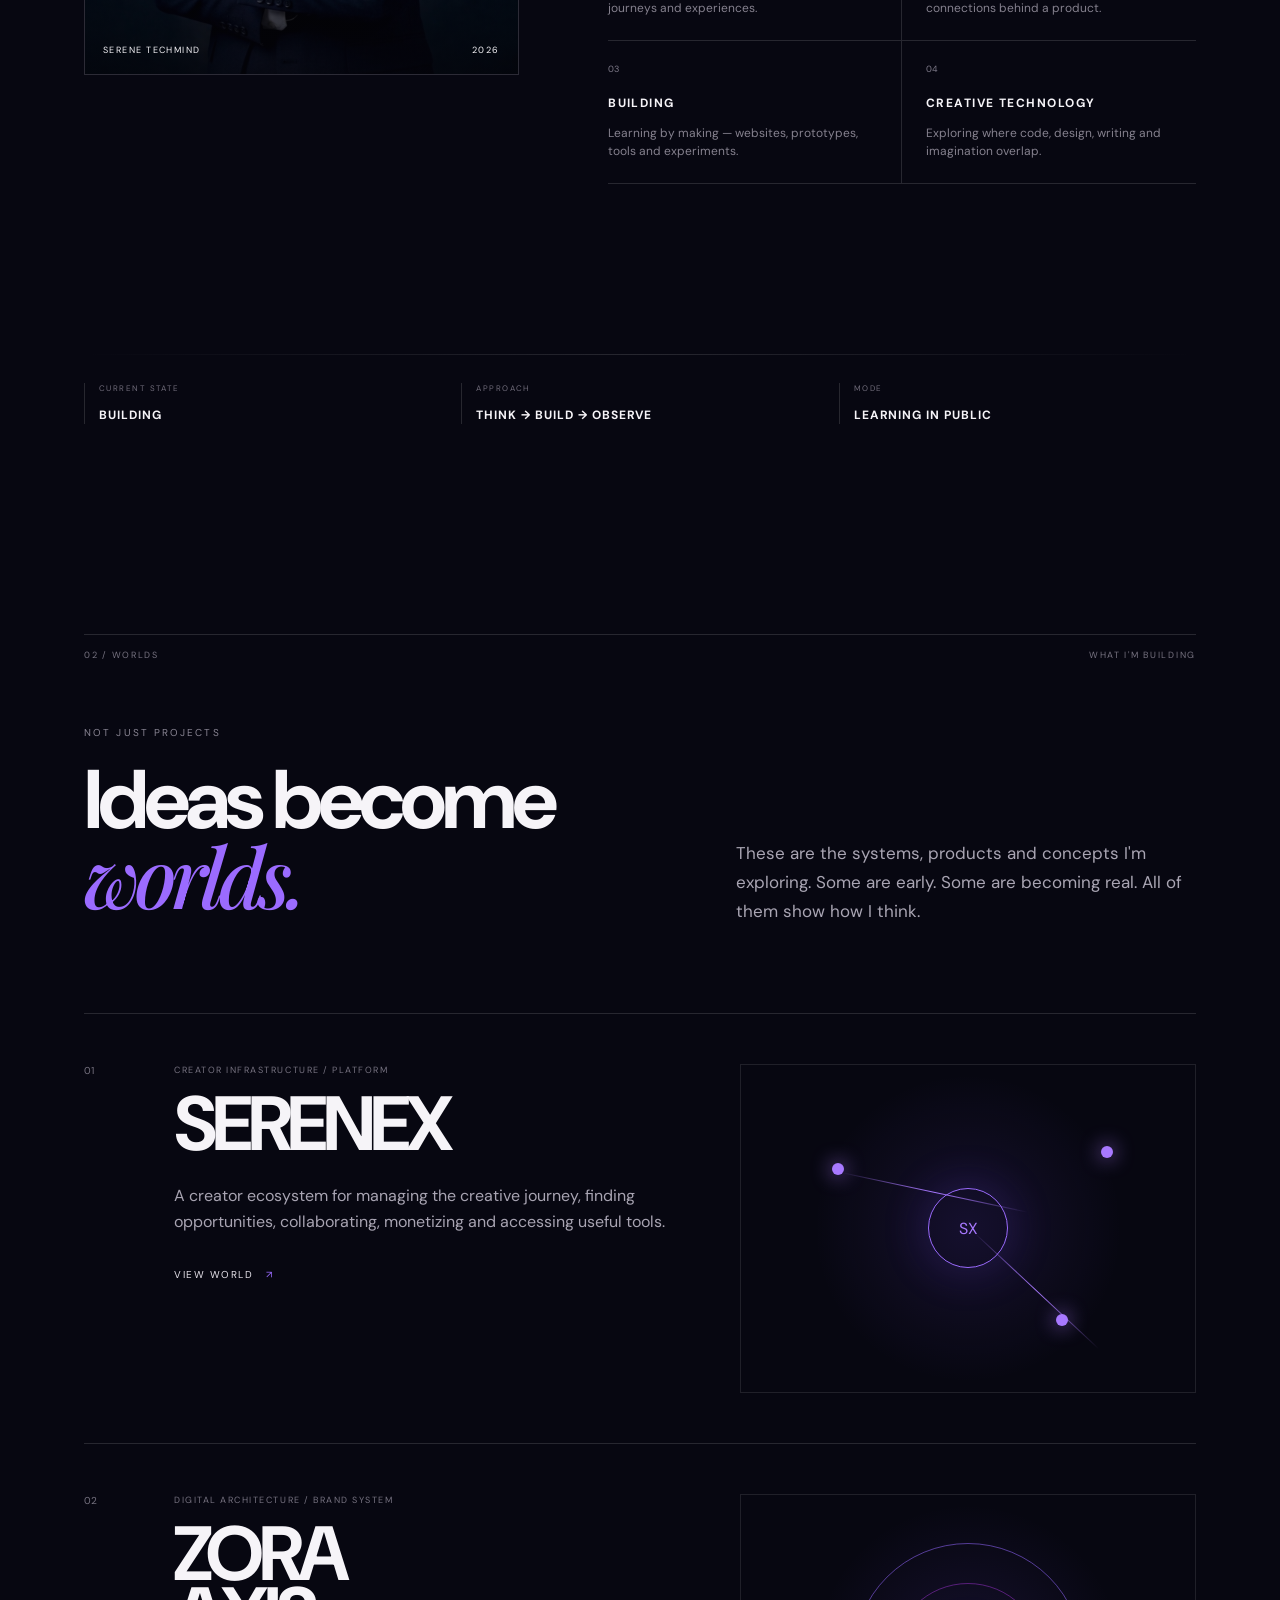
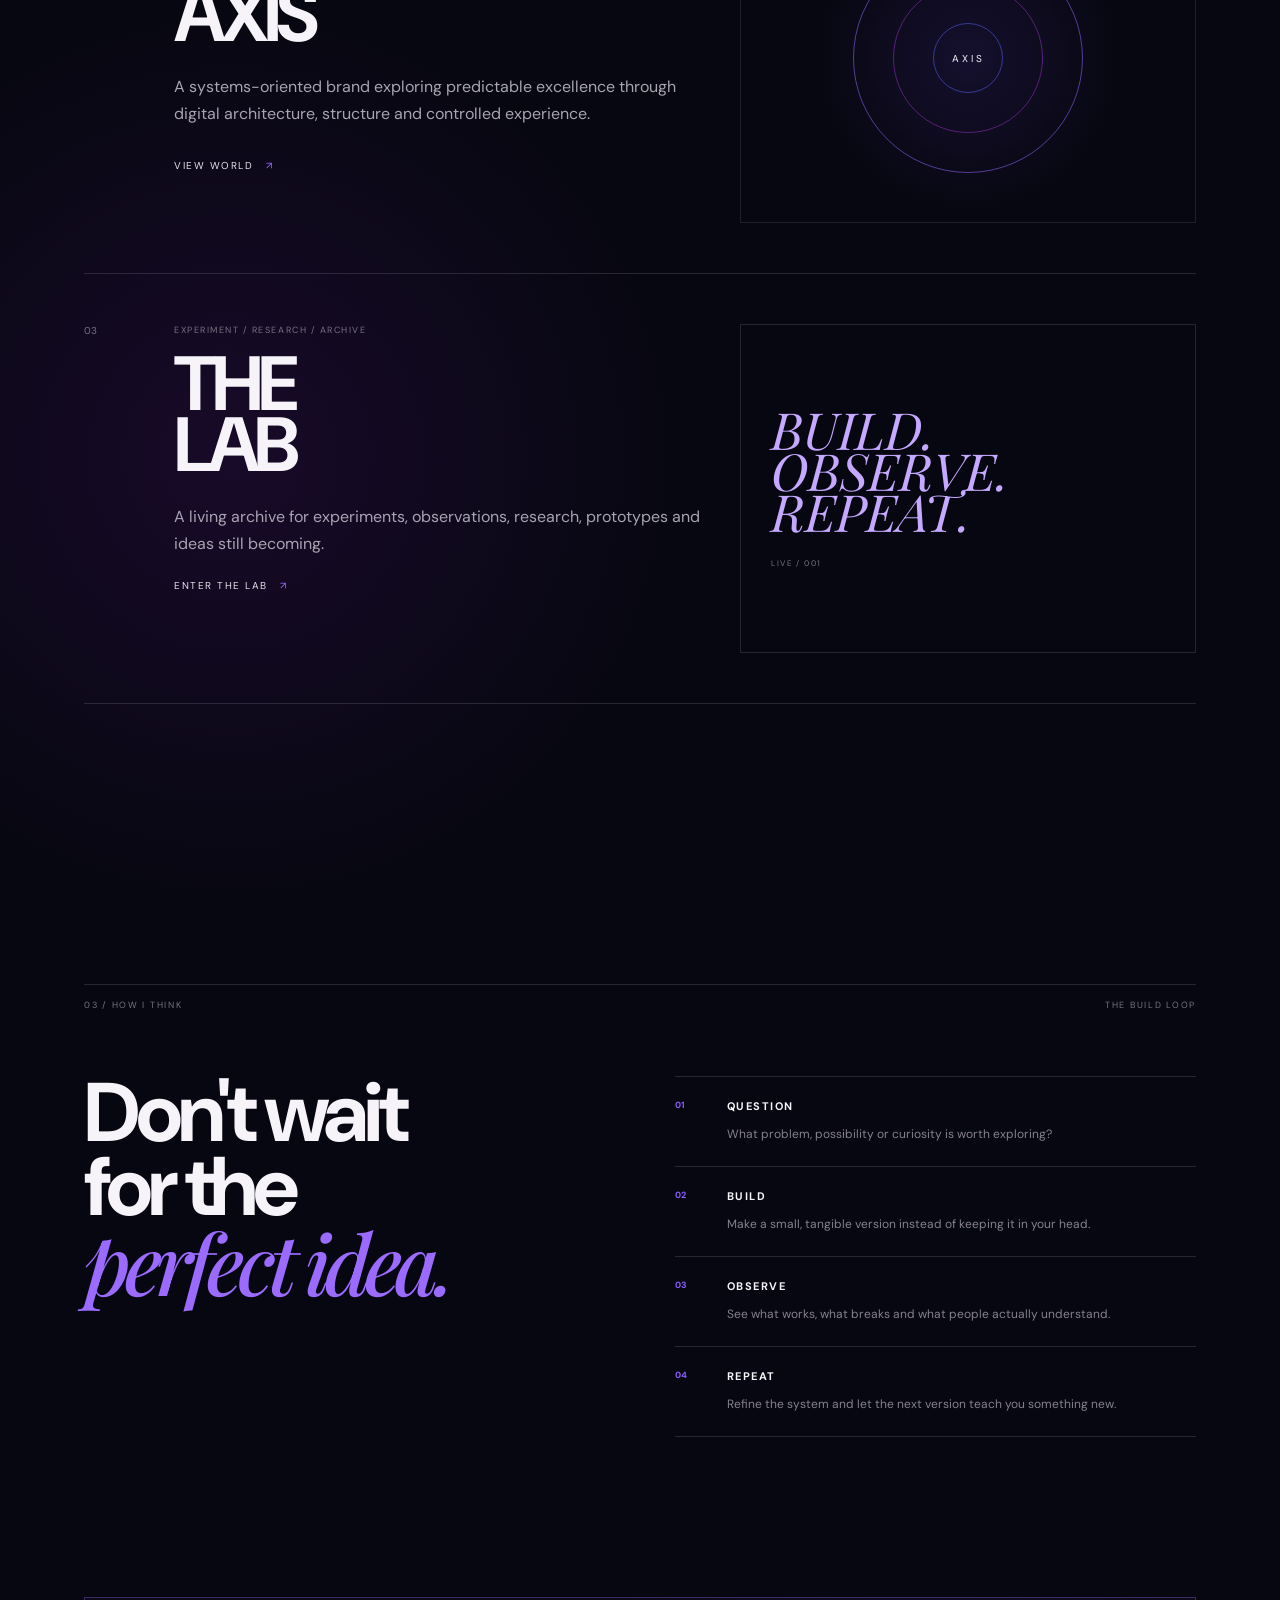
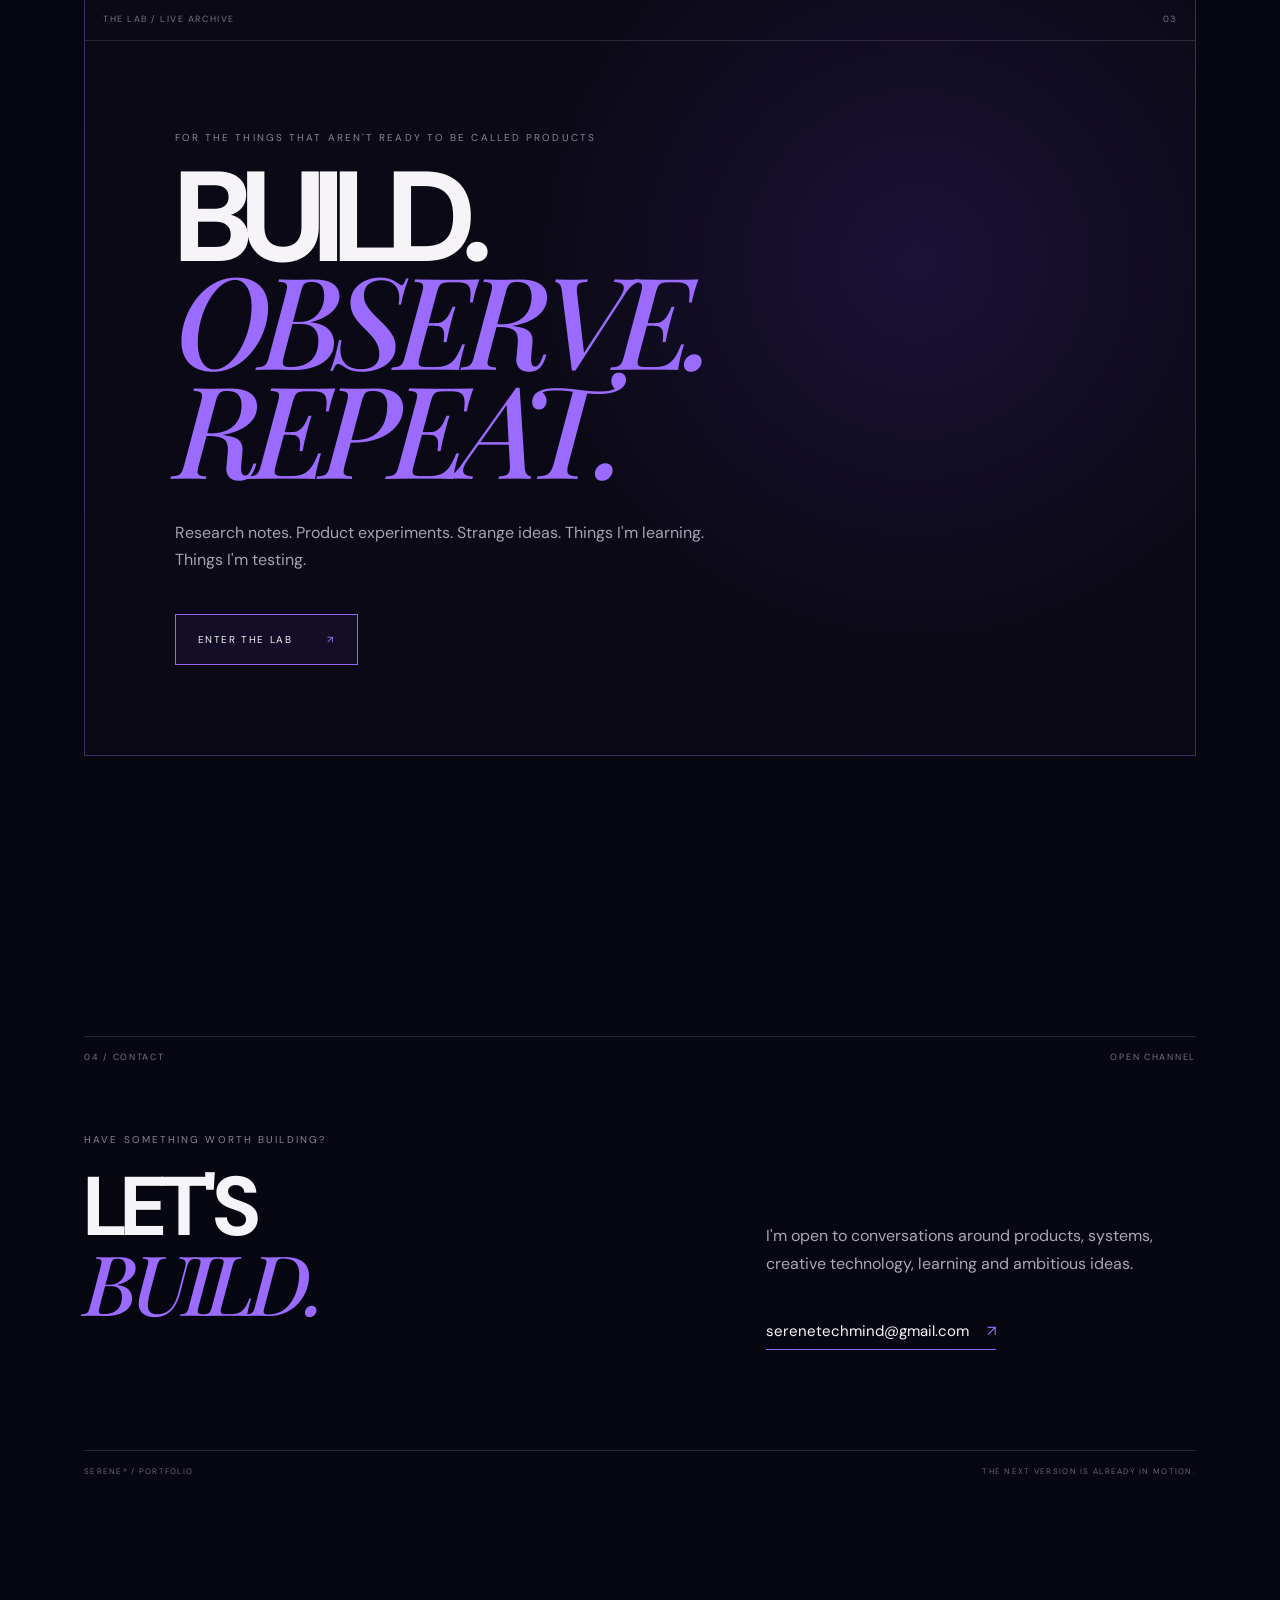
==== commit f6662c30: "Update portfolio to v2-interactive" ====
--- a/index.html
+++ b/index.html
@@ -2,112 +2,235 @@
 <html lang="en">
 <head>
 <meta charset="utf-8">
-<meta name="viewport" content="width=device-width,initial-scale=1">
-<meta name="theme-color" content="#070711">
-<title>SERENE — Digital Portfolio</title>
+<meta name="viewport" content="width=device-width,initial-scale=1,viewport-fit=cover">
+<meta name="theme-color" content="#080611">
+<meta name="description" content="SERENE — Product thinker, builder and creative. Digital products, systems and experiments.">
+<title>SERENE — Builder / Product Thinker / Creative</title>
 <link rel="stylesheet" href="style.css">
 </head>
 <body>
 <div class="noise"></div>
-<div class="ambient a"></div><div class="ambient b"></div>
-
-<header>
-  <a href="#home" class="brand">SERENE<span>®</span></a>
-  <div class="header-status"><i></i> SYSTEM / ONLINE</div>
-  <button id="menuBtn">MENU</button>
+<div class="ambient ambient-a"></div>
+<div class="ambient ambient-b"></div>
+
+<header class="site-header">
+  <a href="#home" class="brand" aria-label="SERENE home">SERENE<span>®</span></a>
+  <div class="system-status"><i></i><span>SYSTEM / ONLINE</span></div>
+  <div class="header-year">2026</div>
 </header>
 
-<nav id="menu">
-  <button data-go="home">00 — HOME</button>
-  <button data-go="identity">01 — IDENTITY</button>
-  <button data-go="work">02 — WORLDS</button>
-  <button data-go="lab">03 — THE LAB</button>
-  <button data-go="contact">04 — CONTACT</button>
+<!-- Floating application-style navigation -->
+<button class="nav-orb" id="navOrb" aria-label="Open navigation" aria-expanded="false">
+  <span class="orb-core"></span>
+  <span class="orb-plus">+</span>
+</button>
+
+<nav class="floating-nav" id="floatingNav" aria-hidden="true">
+  <div class="nav-caption">NAVIGATION / 00—04</div>
+  <button data-go="home"><span>00</span> HOME</button>
+  <button data-go="identity"><span>01</span> IDENTITY</button>
+  <button data-go="worlds"><span>02</span> WORLDS</button>
+  <button data-go="lab"><span>03</span> THE LAB</button>
+  <button data-go="contact"><span>04</span> CONTACT</button>
 </nav>
 
 <main>
-<section class="screen hero" id="home">
-  <div class="hero-top"><span>PRODUCT THINKER / BUILDER / CREATIVE</span><span>2026</span></div>
-  <div class="hero-orbit orbit1"></div><div class="hero-orbit orbit2"></div>
+<section class="hero screen" id="home">
+  <div class="hero-grid"></div>
+  <div class="hero-top">
+    <span>PRODUCT THINKER / BUILDER / CREATIVE</span>
+    <span class="desktop-only">BASED IN NIGERIA</span>
+  </div>
+
   <div class="hero-copy">
     <p class="eyebrow">I DON'T JUST BUILD PRODUCTS.</p>
-    <h1>I BUILD<br><em>WHAT'S NEXT.</em></h1>
-    <p class="intro">I explore technology, creativity and systems — turning ideas into products, experiments and experiences.</p>
-    <div class="hero-actions">
-      <button class="solid" data-go="work">EXPLORE THE WORLDS <span>↗</span></button>
-      <button class="ghost" data-go="identity">MEET THE BUILDER <span>↓</span></button>
-    </div>
-  </div>
-  <div class="scroll-note"><span>SCROLL TO ENTER</span><b>↓</b></div>
+    <h1><strong>I BUILD</strong><em>WHAT'S NEXT.</em></h1>
+    <p class="hero-explain">
+      I turn ideas into <b>digital products, systems and experiments</b> — moving from
+      “what if?” to something people can actually use.
+    </p>
+
+    <div class="hero-routes">
+      <button class="route primary" data-go="worlds">
+        <span><small>START HERE</small>EXPLORE WHAT I BUILD</span><b>↗</b>
+      </button>
+      <button class="route secondary" data-go="identity">
+        <span><small>THE PERSON BEHIND IT</small>MEET THE BUILDER</span><b>↓</b>
+      </button>
+    </div>
+
+    <div class="proof-strip">
+      <span><i></i> PRODUCTS</span>
+      <span>SYSTEMS</span>
+      <span>EXPERIMENTS</span>
+      <span>WRITING</span>
+    </div>
+  </div>
+
+  <div class="hero-orbit orbit-a"></div>
+  <div class="hero-orbit orbit-b"></div>
+  <div class="hero-orbit orbit-c"></div>
+
+  <div class="scroll-cue"><span>SCROLL TO ENTER</span><b>↓</b></div>
 </section>
 
 <section class="section identity" id="identity">
-  <div class="section-tag">01 / THE PERSON BEHIND THE SYSTEM</div>
-  <div class="identity-grid">
-    <div class="portrait-wrap">
-      <div class="portrait-glow"></div>
+  <div class="section-head">
+    <span>01 / IDENTITY</span>
+    <span>WHO IS BUILDING?</span>
+  </div>
+
+  <div class="identity-layout">
+    <div class="portrait-card">
+      <div class="portrait-index">BUILDER / 001</div>
       <img src="portrait.png" alt="Portrait of Serene">
-      <div class="portrait-label"><span>SERENE TECHMIND</span><span>BUILDER / 001</span></div>
-    </div>
-    <div class="identity-copy">
-      <div class="big-statement">I'm interested in the space between <em>an idea</em> and the system that makes it possible.</div>
-      <p>I build concepts, digital products and creative systems with a focus on clarity, experience and long-term possibility.</p>
-      <div class="roles">
-        <div><small>01</small><b>PRODUCT</b></div>
-        <div><small>02</small><b>SYSTEMS</b></div>
-        <div><small>03</small><b>CREATIVE TECHNOLOGY</b></div>
-      </div>
-      <div class="currently"><span>CURRENTLY</span><strong>BUILDING WORLDS, NOT JUST WEBSITES.</strong></div>
-    </div>
-  </div>
-</section>
-
-<section class="section pulse">
-  <div class="section-tag">CURRENT STATE</div>
-  <div class="stats">
-    <div><strong>03</strong><span>ACTIVE WORLDS</span></div>
-    <div><strong>07+</strong><span>EXPERIMENTS</span></div>
-    <div><strong>01</strong><span>LIVE LAB</span></div>
-    <div><strong>∞</strong><span>IDEAS IN PROGRESS</span></div>
-  </div>
-</section>
-
-<section class="section work" id="work">
-  <div class="section-tag">02 / WORLDS I'M BUILDING</div>
-  <div class="work-intro"><h2>Ideas become<br><em>systems.</em></h2><p>Different projects. One underlying question: what happens when an idea is built seriously?</p></div>
-
-  <article class="world serenex">
-    <div class="world-meta"><span>01</span><span>CREATOR INFRASTRUCTURE / PLATFORM</span></div>
-    <div class="world-body"><div><h3>SERENEX</h3><p>A creator ecosystem designed to help people manage their creative journey, discover opportunities, collaborate, monetize and access the tools they need.</p><button>VIEW WORLD ↗</button></div><div class="visual creator"><div class="node n1"></div><div class="node n2"></div><div class="node n3"></div><div class="core">SX</div></div></div>
-  </article>
-
-  <article class="world zora">
-    <div class="world-meta"><span>02</span><span>DIGITAL ARCHITECTURE / SYSTEMS</span></div>
-    <div class="world-body"><div><h3>ZORA<br>AXIS</h3><p>A systems-oriented brand exploring predictable excellence through digital architecture.</p><button>VIEW WORLD ↗</button></div><div class="visual axis"><div class="axis-ring"></div><div class="axis-ring two"></div><span>AXIS</span></div></div>
-  </article>
-
-  <article class="world lab" id="lab">
-    <div class="world-meta"><span>03</span><span>EXPERIMENT / RESEARCH / ARCHIVE</span></div>
-    <div class="world-body"><div><h3>THE<br>LAB</h3><p>A living archive of experiments, observations, research, prototypes and ideas still becoming.</p><a href="https://the-lab-six-eosin.vercel.app/" target="_blank">ENTER THE LAB ↗</a></div><div class="lab-card"><span>BUILD.</span><span>OBSERVE.</span><span>REPEAT.</span><small>LIVE / 001</small></div></div>
-  </article>
-</section>
-
-<section class="section philosophy">
-  <div class="section-tag">THE THINKING</div>
-  <h2>Less interested in<br><em>noise.</em><br>More interested in <em>what lasts.</em></h2>
-  <div class="philosophy-line"><span>SERENE / 2026</span><p>Build with intention. Observe what happens. Refine the system. Repeat.</p></div>
+      <div class="portrait-bottom"><span>SERENE TECHMIND</span><span>2026</span></div>
+    </div>
+
+    <div class="identity-content">
+      <p class="micro">THE SHORT VERSION</p>
+      <h2>I'm a <em>builder</em> who thinks in systems.</h2>
+      <p class="body-copy">
+        I like taking ideas apart, finding the structure underneath them, then building
+        a version that can live in the real world. My work sits between technology,
+        creativity, product thinking and systems.
+      </p>
+
+      <div class="capabilities">
+        <div><span>01</span><strong>PRODUCT THINKING</strong><p>Turning rough ideas into clearer products, journeys and experiences.</p></div>
+        <div><span>02</span><strong>SYSTEMS</strong><p>Designing the logic, structure and connections behind a product.</p></div>
+        <div><span>03</span><strong>BUILDING</strong><p>Learning by making — websites, prototypes, tools and experiments.</p></div>
+        <div><span>04</span><strong>CREATIVE TECHNOLOGY</strong><p>Exploring where code, design, writing and imagination overlap.</p></div>
+      </div>
+    </div>
+  </div>
+</section>
+
+<section class="section signal">
+  <div class="signal-line"></div>
+  <div class="signal-grid">
+    <div><small>CURRENT STATE</small><strong>BUILDING</strong></div>
+    <div><small>APPROACH</small><strong>THINK → BUILD → OBSERVE</strong></div>
+    <div><small>MODE</small><strong>LEARNING IN PUBLIC</strong></div>
+  </div>
+</section>
+
+<section class="section worlds" id="worlds">
+  <div class="section-head">
+    <span>02 / WORLDS</span>
+    <span>WHAT I'M BUILDING</span>
+  </div>
+
+  <div class="world-intro">
+    <div>
+      <p class="micro">NOT JUST PROJECTS</p>
+      <h2>Ideas become<br><em>worlds.</em></h2>
+    </div>
+    <p class="body-copy">
+      These are the systems, products and concepts I'm exploring. Some are early.
+      Some are becoming real. All of them show how I think.
+    </p>
+  </div>
+
+  <div class="world-list">
+    <article class="world-card">
+      <div class="world-number">01</div>
+      <div class="world-info">
+        <div class="world-label">CREATOR INFRASTRUCTURE / PLATFORM</div>
+        <h3>SERENEX</h3>
+        <p>A creator ecosystem for managing the creative journey, finding opportunities,
+          collaborating, monetizing and accessing useful tools.</p>
+        <button class="text-action" data-toast="SERENEX case study is being prepared.">VIEW WORLD <span>↗</span></button>
+      </div>
+      <div class="world-visual serenex-visual">
+        <div class="node node-1"></div><div class="node node-2"></div><div class="node node-3"></div>
+        <div class="connection c1"></div><div class="connection c2"></div>
+        <div class="visual-core">SX</div>
+      </div>
+    </article>
+
+    <article class="world-card">
+      <div class="world-number">02</div>
+      <div class="world-info">
+        <div class="world-label">DIGITAL ARCHITECTURE / BRAND SYSTEM</div>
+        <h3>ZORA<br>AXIS</h3>
+        <p>A systems-oriented brand exploring predictable excellence through digital architecture,
+          structure and controlled experience.</p>
+        <button class="text-action" data-toast="ZORA AXIS case study is being prepared.">VIEW WORLD <span>↗</span></button>
+      </div>
+      <div class="world-visual axis-visual">
+        <div class="axis-ring"></div><div class="axis-ring ring-2"></div><div class="axis-ring ring-3"></div>
+        <span>AXIS</span>
+      </div>
+    </article>
+
+    <article class="world-card lab-world" id="lab">
+      <div class="world-number">03</div>
+      <div class="world-info">
+        <div class="world-label">EXPERIMENT / RESEARCH / ARCHIVE</div>
+        <h3>THE<br>LAB</h3>
+        <p>A living archive for experiments, observations, research, prototypes and ideas still becoming.</p>
+        <a class="text-action" href="https://the-lab-six-eosin.vercel.app/" target="_blank" rel="noopener">ENTER THE LAB <span>↗</span></a>
+      </div>
+      <div class="lab-visual">
+        <div>BUILD.</div><div>OBSERVE.</div><div>REPEAT.</div>
+        <small>LIVE / 001</small>
+      </div>
+    </article>
+  </div>
+</section>
+
+<section class="section method">
+  <div class="section-head">
+    <span>03 / HOW I THINK</span>
+    <span>THE BUILD LOOP</span>
+  </div>
+  <div class="method-layout">
+    <h2>Don't wait<br>for the <em>perfect idea.</em></h2>
+    <div class="method-steps">
+      <div><b>01</b><strong>QUESTION</strong><p>What problem, possibility or curiosity is worth exploring?</p></div>
+      <div><b>02</b><strong>BUILD</strong><p>Make a small, tangible version instead of keeping it in your head.</p></div>
+      <div><b>03</b><strong>OBSERVE</strong><p>See what works, what breaks and what people actually understand.</p></div>
+      <div><b>04</b><strong>REPEAT</strong><p>Refine the system and let the next version teach you something new.</p></div>
+    </div>
+  </div>
+</section>
+
+<section class="section lab-teaser">
+  <div class="lab-frame">
+    <div class="lab-frame-top"><span>THE LAB / LIVE ARCHIVE</span><span>03</span></div>
+    <div class="lab-frame-body">
+      <p class="micro">FOR THE THINGS THAT AREN'T READY TO BE CALLED PRODUCTS</p>
+      <h2>BUILD.<br><em>OBSERVE.<br>REPEAT.</em></h2>
+      <p>Research notes. Product experiments. Strange ideas. Things I'm learning. Things I'm testing.</p>
+      <a href="https://the-lab-six-eosin.vercel.app/" target="_blank" rel="noopener" class="lab-cta">ENTER THE LAB <span>↗</span></a>
+    </div>
+  </div>
 </section>
 
 <section class="section contact" id="contact">
-  <div class="section-tag">04 / OPEN CHANNEL</div>
-  <div class="contact-main">
-    <p>Have an idea worth building?</p>
-    <h2>LET'S<br><em>BUILD.</em></h2>
-    <a href="mailto:serenetechmind@gmail.com">serenetechmind@gmail.com ↗</a>
-  </div>
-  <div class="contact-footer"><span>SERENE®</span><span>THE NEXT VERSION IS ALREADY IN MOTION.</span></div>
+  <div class="section-head">
+    <span>04 / CONTACT</span>
+    <span>OPEN CHANNEL</span>
+  </div>
+  <div class="contact-layout">
+    <div>
+      <p class="micro">HAVE SOMETHING WORTH BUILDING?</p>
+      <h2>LET'S<br><em>BUILD.</em></h2>
+    </div>
+    <div class="contact-side">
+      <p>I'm open to conversations around products, systems, creative technology, learning and ambitious ideas.</p>
+      <a href="mailto:serenetechmind@gmail.com">serenetechmind@gmail.com <span>↗</span></a>
+    </div>
+  </div>
+  <footer>
+    <span>SERENE® / PORTFOLIO</span>
+    <span>THE NEXT VERSION IS ALREADY IN MOTION.</span>
+  </footer>
 </section>
 </main>
+
+<div class="toast" id="toast" role="status"></div>
 <script src="script.js"></script>
 </body>
-</html>+</html>
--- a/style.css
+++ b/style.css
@@ -1,2 +1,97 @@
-@import url('https://fonts.googleapis.com/css2?family=DM+Sans:wght@400;500;700&family=Playfair+Display:ital,wght@0,500;1,500&display=swap');
-*{box-sizing:border-box}html{scroll-behavior:smooth}body{margin:0;background:#060711;color:#f5f4ef;font-family:'DM Sans',Arial,sans-serif;overflow-x:hidden}.noise{position:fixed;inset:0;pointer-events:none;z-index:100;opacity:.035;background-image:url("data:image/svg+xml,%3Csvg xmlns='http://www.w3.org/2000/svg' viewBox='0 0 160 160'%3E%3Cfilter id='n'%3E%3CfeTurbulence baseFrequency='.8' numOctaves='3' stitchTiles='stitch'/%3E%3C/filter%3E%3Crect width='100%25' height='100%25' filter='url(%23n)'/%3E%3C/svg%3E")}.ambient{position:fixed;width:420px;height:420px;border-radius:50%;filter:blur(110px);pointer-events:none;opacity:.2;z-index:-1}.ambient.a{background:#5b43ff;top:5%;right:-180px}.ambient.b{background:#be35ff;bottom:0;left:-200px}header{height:72px;position:fixed;top:0;left:0;right:0;z-index:50;display:flex;align-items:center;justify-content:space-between;padding:0 4vw;border-bottom:1px solid #202039;background:rgba(6,7,17,.72);backdrop-filter:blur(20px)}.brand{font-weight:700;font-size:22px;letter-spacing:-.08em;color:white;text-decoration:none}.brand span{font-size:8px;color:#9189bb;margin-left:3px}.header-status{font-size:8px;letter-spacing:.14em;color:#706b88}.header-status i{display:inline-block;width:6px;height:6px;background:#8070ff;border-radius:50%;box-shadow:0 0 14px #8070ff;margin-right:7px}header button{border:0;background:none;color:#aaa6b9;font-size:9px;letter-spacing:.16em;cursor:pointer}nav{position:fixed;top:84px;right:4vw;z-index:49;display:flex;flex-direction:column;align-items:flex-end;gap:12px;opacity:0;transform:translateY(-8px);pointer-events:none;transition:.3s}nav.open{opacity:1;transform:none;pointer-events:auto}nav button{border:0;background:none;color:#aaa6b9;font-size:9px;letter-spacing:.14em;cursor:pointer}nav button:hover{color:#9f91ff}.screen,.section{min-height:100svh;padding:110px 7vw 80px;position:relative}.hero{display:flex;flex-direction:column;justify-content:center;overflow:hidden}.hero-top{position:absolute;top:105px;left:7vw;right:7vw;display:flex;justify-content:space-between;color:#817b9b;font-size:8px;letter-spacing:.17em}.hero-copy{position:relative;z-index:2;max-width:1000px}.eyebrow,.section-tag{font-size:9px;letter-spacing:.19em;color:#9089ad}.hero h1{font-size:clamp(76px,13vw,190px);line-height:.78;letter-spacing:-.09em;margin:22px 0 35px}.hero h1 em,.section h2 em,.world h3 em,.contact h2 em{font-family:'Playfair Display',Georgia,serif;font-weight:500;color:#9e90ff}.intro{max-width:540px;color:#a7a3b4;font-size:16px;line-height:1.6}.hero-actions{display:flex;gap:25px;margin-top:30px}.solid,.ghost{padding:17px 22px;font-size:9px;letter-spacing:.14em;cursor:pointer}.solid{background:linear-gradient(120deg,#6352ff,#a53cff);border:1px solid #8b79ff;color:white;box-shadow:0 10px 45px rgba(99,82,255,.18)}.ghost{background:rgba(255,255,255,.025);border:1px solid #3d3858;color:#c1bdd0}.solid span,.ghost span{margin-left:28px}.scroll-note{position:absolute;bottom:35px;left:7vw;right:7vw;display:flex;justify-content:space-between;border-top:1px solid #26243e;padding-top:12px;color:#625d76;font-size:8px;letter-spacing:.16em}.hero-orbit{position:absolute;border:1px solid rgba(130,110,255,.2);border-radius:50%;pointer-events:none}.orbit1{width:520px;height:520px;right:-130px;top:25%;box-shadow:0 0 90px rgba(97,74,255,.08)}.orbit2{width:260px;height:260px;right:70px;top:39%;border-color:rgba(205,80,255,.18)}.section-tag{margin-bottom:45px}.identity-grid{display:grid;grid-template-columns:.8fr 1.2fr;gap:8vw;align-items:center}.portrait-wrap{position:relative;max-width:500px}.portrait-wrap img{display:block;width:100%;aspect-ratio:4/5;object-fit:cover;object-position:center top;filter:saturate(.9) contrast(1.04);position:relative;z-index:2}.portrait-wrap:before{content:"";position:absolute;inset:18px -18px -18px 18px;border:1px solid #5148a0;z-index:1}.portrait-glow{position:absolute;width:65%;height:65%;right:-15%;top:12%;background:#644dff;filter:blur(90px);opacity:.2}.portrait-label{position:absolute;bottom:14px;left:14px;right:14px;z-index:3;display:flex;justify-content:space-between;padding-top:10px;border-top:1px solid rgba(255,255,255,.35);font-size:7px;letter-spacing:.15em}.big-statement{font-size:clamp(38px,5vw,76px);line-height:.95;letter-spacing:-.065em}.identity-copy>p{max-width:520px;color:#9e9aab;line-height:1.65;margin-top:35px}.roles{border-top:1px solid #2a2840;margin-top:40px}.roles div{display:grid;grid-template-columns:40px 1fr;border-bottom:1px solid #2a2840;padding:16px 0}.roles small,.roles b{font-size:9px;letter-spacing:.14em;color:#77718f}.roles b{color:#b8b2ce}.currently{margin-top:28px;padding:18px;background:linear-gradient(100deg,rgba(94,74,255,.12),rgba(188,47,255,.04));border:1px solid #312b57}.currently span{display:block;font-size:7px;letter-spacing:.18em;color:#77718f;margin-bottom:8px}.currently strong{font-size:11px;letter-spacing:.06em}.pulse{min-height:auto;padding-top:40px;padding-bottom:120px}.stats{display:grid;grid-template-columns:repeat(4,1fr);border-top:1px solid #292640;border-bottom:1px solid #292640}.stats div{padding:45px 25px;border-right:1px solid #292640}.stats div:last-child{border:0}.stats strong{display:block;font-size:clamp(48px,7vw,100px);letter-spacing:-.08em;color:#9e90ff}.stats span{font-size:8px;letter-spacing:.15em;color:#77718f}.work-intro{display:flex;justify-content:space-between;align-items:end;margin-bottom:50px}.work-intro h2{font-size:clamp(60px,9vw,130px);line-height:.82;letter-spacing:-.08em;margin:0}.work-intro p{max-width:330px;color:#9290a0;font-size:13px;line-height:1.55}.world{border:1px solid #292640;margin-bottom:2px;overflow:hidden;position:relative}.world-meta{display:flex;justify-content:space-between;padding:14px 18px;border-bottom:1px solid #292640;color:#726c88;font-size:8px;letter-spacing:.15em}.world-body{display:grid;grid-template-columns:1fr 1fr;min-height:500px}.world-body>div:first-child{padding:45px;display:flex;flex-direction:column;justify-content:center}.world h3{font-size:clamp(60px,9vw,130px);line-height:.78;letter-spacing:-.08em;margin:0 0 25px}.world p{max-width:480px;color:#9995a8;line-height:1.6;font-size:13px}.world button,.world a{align-self:flex-start;margin-top:28px;color:#b3a9ff;background:none;border:0;border-bottom:1px solid #57508d;padding:0 0 7px;font-size:8px;letter-spacing:.15em;text-decoration:none}.visual{position:relative;min-height:400px;overflow:hidden;background:#0b0b1a}.creator{background:radial-gradient(circle at 50% 50%,rgba(104,77,255,.28),transparent 45%),linear-gradient(135deg,#10102a,#070711)}.core{position:absolute;left:50%;top:50%;transform:translate(-50%,-50%);width:110px;height:110px;border-radius:50%;display:grid;place-items:center;border:1px solid #8678ff;background:#11102b;color:#b6acff;font-size:20px;box-shadow:0 0 70px rgba(100,80,255,.35)}.node{position:absolute;width:15px;height:15px;border-radius:50%;background:#a38cff;box-shadow:0 0 25px #765fff}.n1{left:20%;top:25%}.n2{right:20%;top:32%}.n3{left:28%;bottom:20%}.creator:before,.creator:after{content:"";position:absolute;left:50%;top:50%;border:1px solid rgba(139,120,255,.25);border-radius:50%;transform:translate(-50%,-50%)}.creator:before{width:300px;height:300px}.creator:after{width:470px;height:470px}.zora .visual{background:linear-gradient(145deg,#061327,#0a0a13)}.axis{display:grid;place-items:center}.axis-ring{position:absolute;width:300px;height:300px;border:1px solid #4d77ff;border-radius:50%;box-shadow:0 0 80px rgba(50,100,255,.18)}.axis-ring.two{width:190px;height:190px;border-color:#b08bff}.axis span{font-size:12px;letter-spacing:.3em;color:#9ba8ff}.lab .visual{background:linear-gradient(135deg,#10101a,#181029)}.lab-card{display:flex!important;flex-direction:column;justify-content:center!important;align-items:center!important;gap:4px;color:#a69bff;font-size:clamp(35px,5vw,70px);line-height:.85;letter-spacing:-.06em}.lab-card small{margin-top:35px;color:#6e6885;font-size:7px;letter-spacing:.2em}.philosophy{display:flex;flex-direction:column;justify-content:center}.philosophy h2{font-size:clamp(58px,10vw,145px);line-height:.83;letter-spacing:-.08em;margin:20px 0 70px}.philosophy-line{display:flex;justify-content:space-between;border-top:1px solid #292640;padding-top:14px;color:#706a84;font-size:8px;letter-spacing:.15em}.philosophy-line p{max-width:400px;margin:0;color:#8e8a9d;letter-spacing:normal;font-size:12px;line-height:1.5}.contact{display:flex;flex-direction:column;justify-content:center}.contact-main>p{font-size:11px;color:#8c87a0;letter-spacing:.12em}.contact h2{font-size:clamp(90px,15vw,210px);line-height:.76;letter-spacing:-.09em;margin:20px 0 35px}.contact-main>a{color:#b5aaff;text-decoration:none;font-size:15px;border-bottom:1px solid #5d5595;padding-bottom:9px}.contact-footer{position:absolute;bottom:35px;left:7vw;right:7vw;border-top:1px solid #292640;padding-top:12px;display:flex;justify-content:space-between;color:#625d76;font-size:7px;letter-spacing:.15em}@media(max-width:760px){header{padding:0 20px}.header-status{display:none}.screen,.section{padding:105px 20px 80px}.hero-top{left:20px;right:20px;top:100px}.hero h1{font-size:19vw}.intro{font-size:14px}.hero-actions{flex-direction:column;align-items:flex-start}.solid,.ghost{width:100%;text-align:left}.scroll-note{left:20px;right:20px}.orbit1{width:360px;height:360px;right:-170px;top:28%}.orbit2{width:190px;height:190px;right:15px}.identity-grid,.world-body{grid-template-columns:1fr}.identity-grid{gap:50px}.portrait-wrap{max-width:none}.big-statement{font-size:12vw}.stats{grid-template-columns:1fr 1fr}.stats div{padding:28px 15px}.stats div:nth-child(2){border-right:0}.stats div:nth-child(3),.stats div:nth-child(4){border-top:1px solid #292640}.work-intro{display:block}.work-intro p{margin-top:25px}.world-body{min-height:0}.world-body>div:first-child{padding:30px;min-height:360px}.visual{min-height:330px}.world h3{font-size:20vw}.philosophy h2{font-size:14vw}.philosophy-line{display:block}.philosophy-line p{margin-top:20px}.contact h2{font-size:22vw}.contact-footer{left:20px;right:20px}.portrait-wrap:before{inset:12px -12px -12px 12px}}+@import url('https://fonts.googleapis.com/css2?family=DM+Sans:wght@400;500;600;700&family=Playfair+Display:ital,wght@0,600;0,700;1,500;1,600&display=swap');
+
+:root{
+  --bg:#070711;
+  --bg2:#0b0818;
+  --text:#f6f4f8;
+  --muted:#aaa7b6;
+  --line:rgba(255,255,255,.13);
+  --purple:#8a5cff;
+  --violet:#b03cff;
+  --blue:#5867ff;
+  --panel:rgba(15,12,29,.78);
+  --max:1240px;
+}
+*{box-sizing:border-box}
+html{scroll-behavior:smooth;background:var(--bg)}
+body{margin:0;background:
+ radial-gradient(circle at 78% 13%,rgba(98,57,255,.18),transparent 29rem),
+ radial-gradient(circle at 18% 57%,rgba(175,40,255,.10),transparent 28rem),
+ var(--bg);color:var(--text);font-family:"DM Sans",system-ui,sans-serif;overflow-x:hidden}
+button,a{font:inherit;color:inherit}
+button{border:0;background:none;cursor:pointer}
+a{text-decoration:none}
+.noise{position:fixed;inset:0;pointer-events:none;opacity:.045;z-index:20;background-image:url("data:image/svg+xml,%3Csvg viewBox='0 0 180 180' xmlns='http://www.w3.org/2000/svg'%3E%3Cfilter id='n'%3E%3CfeTurbulence type='fractalNoise' baseFrequency='.9' numOctaves='4' stitchTiles='stitch'/%3E%3C/filter%3E%3Crect width='100%25' height='100%25' filter='url(%23n)' opacity='.6'/%3E%3C/svg%3E")}
+.ambient{position:fixed;border-radius:50%;filter:blur(90px);pointer-events:none;z-index:-1}
+.ambient-a{width:28rem;height:28rem;background:rgba(108,49,255,.10);right:-12rem;top:20rem}
+.ambient-b{width:20rem;height:20rem;background:rgba(188,42,255,.07);left:-9rem;bottom:10rem}
+
+.site-header{height:86px;position:fixed;z-index:15;top:0;left:0;right:0;border-bottom:1px solid var(--line);display:flex;align-items:center;padding:0 clamp(22px,5vw,64px);background:rgba(7,7,17,.70);backdrop-filter:blur(18px)}
+.brand{font-size:24px;font-weight:700;letter-spacing:-.06em}.brand span{font-size:9px;vertical-align:top;margin-left:2px}
+.system-status{margin-left:auto;margin-right:28px;font-size:10px;letter-spacing:.18em;color:#777485}.system-status i{display:inline-block;width:7px;height:7px;border-radius:50%;background:#8a5cff;box-shadow:0 0 15px #8a5cff;margin-right:8px}
+.header-year{font-size:10px;letter-spacing:.18em;color:#777485}
+
+.nav-orb{position:fixed;z-index:18;right:24px;bottom:24px;width:64px;height:64px;border:2px solid #09090e;border-radius:50%;background:rgba(143,86,255,.82);box-shadow:0 12px 35px rgba(103,55,255,.30),inset 0 0 0 1px rgba(255,255,255,.22);backdrop-filter:blur(14px);transition:.35s}
+.nav-orb:hover{transform:scale(1.06)}.nav-orb.active{transform:rotate(45deg) scale(1.04);background:rgba(111,70,235,.92)}
+.orb-core{position:absolute;inset:15px;border:1px solid rgba(0,0,0,.72);border-radius:50%}.orb-plus{font-size:21px;color:#070711;position:relative;z-index:2}
+.floating-nav{position:fixed;z-index:17;right:24px;bottom:98px;width:min(290px,calc(100vw - 32px));padding:16px;background:rgba(8,7,15,.92);border:1px solid rgba(255,255,255,.15);backdrop-filter:blur(24px);box-shadow:0 25px 70px rgba(0,0,0,.45);opacity:0;transform:translateY(14px) scale(.97);pointer-events:none;transition:.28s ease;transform-origin:bottom right}
+.floating-nav.open{opacity:1;transform:none;pointer-events:auto}
+.nav-caption{font-size:9px;letter-spacing:.18em;color:#696674;padding:5px 8px 12px;border-bottom:1px solid var(--line)}
+.floating-nav button{display:flex;gap:14px;width:100%;padding:13px 8px;text-align:left;font-size:11px;letter-spacing:.12em;color:#d4d0dc;border-bottom:1px solid rgba(255,255,255,.07);transition:.2s}
+.floating-nav button:last-child{border-bottom:0}.floating-nav button span{color:#8a5cff}.floating-nav button:hover{padding-left:14px;color:#fff}
+
+.screen,.section{width:100%;max-width:var(--max);margin:0 auto;padding-left:clamp(22px,5vw,64px);padding-right:clamp(22px,5vw,64px)}
+.hero{min-height:100svh;position:relative;padding-top:150px;padding-bottom:50px;display:flex;align-items:center;overflow:hidden}
+.hero-grid{position:absolute;inset:86px 0 0;background-image:linear-gradient(rgba(255,255,255,.035) 1px,transparent 1px),linear-gradient(90deg,rgba(255,255,255,.035) 1px,transparent 1px);background-size:70px 70px;mask-image:linear-gradient(to bottom,#000,transparent 88%);pointer-events:none}
+.hero-top{position:absolute;top:116px;left:clamp(22px,5vw,64px);right:clamp(22px,5vw,64px);display:flex;justify-content:space-between;font-size:10px;letter-spacing:.20em;color:#777485}
+.hero-copy{position:relative;z-index:2;max-width:850px}.eyebrow,.micro{font-size:10px;letter-spacing:.21em;color:#898593;margin:0 0 24px}
+.hero h1{font-size:clamp(76px,10.2vw,154px);line-height:.78;letter-spacing:-.075em;margin:0 0 44px}
+.hero h1 strong{display:block;font-weight:700}.hero h1 em,.world-intro em,.method h2 em,.contact h2 em{display:block;font-family:"Playfair Display",serif;font-weight:500;font-style:italic;letter-spacing:-.075em;color:#9b6bff}
+.hero-explain{font-size:clamp(18px,2vw,25px);line-height:1.55;color:#bcb8c5;max-width:740px;margin:0 0 34px}.hero-explain b{color:#f1eef6;font-weight:500}
+.hero-routes{display:flex;gap:12px;flex-wrap:wrap}.route{min-height:78px;padding:14px 18px;border:1px solid rgba(255,255,255,.17);display:flex;align-items:center;justify-content:space-between;gap:40px;min-width:310px;transition:.3s}
+.route span{display:flex;flex-direction:column;align-items:flex-start;gap:7px;font-size:12px;letter-spacing:.12em}.route small{font-size:8px;letter-spacing:.18em;color:#878391}.route b{font-size:18px;font-weight:400}.route.primary{background:linear-gradient(100deg,#6447ff,#a63cff);border-color:#8b68ff}.route:hover{transform:translateY(-3px);border-color:#9b6bff}
+.proof-strip{display:flex;gap:20px;margin-top:35px;color:#6f6b79;font-size:9px;letter-spacing:.18em}.proof-strip i{display:inline-block;width:6px;height:6px;background:#9365ff;border-radius:50%;margin-right:7px}
+.hero-orbit{position:absolute;border:1px solid rgba(142,91,255,.28);border-radius:50%;pointer-events:none}.orbit-a{width:430px;height:430px;right:-150px;top:35%}.orbit-b{width:300px;height:300px;right:80px;top:45%;border-color:rgba(206,60,255,.18)}.orbit-c{width:170px;height:170px;right:245px;top:58%;border-color:rgba(88,103,255,.20)}
+.scroll-cue{position:absolute;bottom:34px;left:clamp(22px,5vw,64px);right:clamp(22px,5vw,64px);border-top:1px solid var(--line);padding-top:14px;display:flex;justify-content:space-between;color:#696674;font-size:9px;letter-spacing:.18em}
+
+.section{padding-top:140px;padding-bottom:140px}.section-head{display:flex;justify-content:space-between;border-top:1px solid var(--line);padding-top:14px;color:#777381;font-size:9px;letter-spacing:.19em;margin-bottom:65px}
+.identity-layout{display:grid;grid-template-columns:minmax(300px,.85fr) 1.15fr;gap:clamp(35px,7vw,100px);align-items:start}
+.portrait-card{position:relative;aspect-ratio:4/5;overflow:hidden;border:1px solid var(--line);background:#0d0b18;max-width:500px}
+.portrait-card img{width:100%;height:100%;object-fit:cover;object-position:center top;filter:saturate(.92) contrast(1.02)}
+.portrait-card:after{content:"";position:absolute;inset:0;background:linear-gradient(180deg,transparent 50%,rgba(4,4,10,.8))}
+.portrait-index,.portrait-bottom{position:absolute;z-index:2;left:18px;right:18px;font-size:9px;letter-spacing:.16em}.portrait-index{top:18px;color:#9b6bff}.portrait-bottom{bottom:18px;display:flex;justify-content:space-between}
+.identity-content h2,.world-intro h2,.method h2,.contact h2{font-size:clamp(48px,6.5vw,94px);line-height:.9;letter-spacing:-.06em;margin:0 0 30px}.identity-content h2 em{font-family:"Playfair Display",serif;color:#9b6bff;font-style:italic}
+.body-copy{color:#a9a5b3;line-height:1.7;font-size:17px;max-width:650px}
+.capabilities{display:grid;grid-template-columns:1fr 1fr;margin-top:55px;border-top:1px solid var(--line)}
+.capabilities>div{padding:22px 12px 22px 0;border-bottom:1px solid var(--line)}.capabilities>div:nth-child(odd){border-right:1px solid var(--line);padding-right:24px}.capabilities>div:nth-child(even){padding-left:24px}
+.capabilities span{display:block;color:#7e7a89;font-size:9px;margin-bottom:16px}.capabilities strong{font-size:12px;letter-spacing:.12em}.capabilities p{font-size:12px;color:#85818e;line-height:1.55;margin-bottom:0}
+.signal{padding-top:30px;padding-bottom:70px}.signal-line{height:1px;background:linear-gradient(90deg,transparent,var(--line),transparent)}.signal-grid{display:grid;grid-template-columns:repeat(3,1fr);gap:20px;padding-top:28px}.signal-grid div{border-left:1px solid var(--line);padding-left:14px}.signal-grid small{display:block;color:#706c7a;font-size:8px;letter-spacing:.18em;margin-bottom:10px}.signal-grid strong{font-size:12px;letter-spacing:.08em}
+
+.world-intro{display:grid;grid-template-columns:1fr 1fr;gap:60px;align-items:end;margin-bottom:70px}.world-intro .body-copy{justify-self:end;max-width:460px}
+.world-list{border-top:1px solid var(--line)}.world-card{display:grid;grid-template-columns:60px 1fr .85fr;gap:30px;padding:50px 0;border-bottom:1px solid var(--line);min-height:430px}.world-number{font-size:10px;color:#777381}.world-label{font-size:9px;letter-spacing:.17em;color:#777381;margin-bottom:18px}.world-info h3{font-size:clamp(45px,6vw,82px);line-height:.8;letter-spacing:-.065em;margin:0 0 28px}.world-info p{color:#a8a4b2;line-height:1.65;max-width:530px}.text-action{padding:0;margin-top:16px;color:#e7e3eb;font-size:10px;letter-spacing:.15em}.text-action span{color:#9b6bff;margin-left:8px}.world-visual{min-height:300px;position:relative;border:1px solid rgba(255,255,255,.10);overflow:hidden;background:radial-gradient(circle at center,rgba(124,80,255,.12),transparent 55%)}
+.visual-core{position:absolute;left:50%;top:50%;transform:translate(-50%,-50%);width:80px;height:80px;border:1px solid #9b6bff;border-radius:50%;display:grid;place-items:center;color:#a879ff;box-shadow:0 0 50px rgba(133,88,255,.2)}
+.node{position:absolute;width:12px;height:12px;border-radius:50%;background:#a879ff;box-shadow:0 0 20px #a879ff}.node-1{left:20%;top:30%}.node-2{right:18%;top:25%}.node-3{right:28%;bottom:20%}.connection{position:absolute;height:1px;background:linear-gradient(90deg,transparent,#a879ff,transparent);transform-origin:left center}.c1{width:42%;left:22%;top:33%;transform:rotate(12deg)}.c2{width:38%;left:51%;top:51%;transform:rotate(43deg)}
+.axis-visual{display:grid;place-items:center;position:relative}.axis-ring{position:absolute;width:230px;height:230px;border:1px solid rgba(146,103,255,.55);border-radius:50%}.ring-2{width:150px;height:150px;border-color:rgba(196,62,255,.4)}.ring-3{width:70px;height:70px;border-color:rgba(90,105,255,.5)}.axis-visual span{font-size:10px;letter-spacing:.3em;z-index:2}
+.lab-world .world-visual{background:linear-gradient(145deg,rgba(131,74,255,.13),rgba(20,16,34,.8))}.lab-visual{min-height:300px;border:1px solid rgba(255,255,255,.12);padding:30px;display:flex;flex-direction:column;justify-content:center;font-family:"Playfair Display",serif;font-style:italic;font-size:clamp(28px,4vw,55px);line-height:.8;color:#c5a8ff}.lab-visual small{font-family:"DM Sans";font-style:normal;font-size:8px;letter-spacing:.18em;color:#777381;margin-top:28px}
+
+.method-layout{display:grid;grid-template-columns:1fr 1fr;gap:70px}.method-steps{border-top:1px solid var(--line)}.method-steps>div{display:grid;grid-template-columns:40px 1fr;gap:12px;padding:22px 0;border-bottom:1px solid var(--line)}.method-steps b{font-size:9px;color:#8a5cff}.method-steps strong{font-size:11px;letter-spacing:.13em}.method-steps p{grid-column:2;color:#85818e;font-size:12px;line-height:1.6;margin:0}
+
+.lab-teaser{padding-top:20px}.lab-frame{border:1px solid rgba(153,106,255,.35);background:radial-gradient(circle at 75% 35%,rgba(116,69,255,.15),transparent 25rem),#0b0915}.lab-frame-top{display:flex;justify-content:space-between;padding:15px 18px;border-bottom:1px solid var(--line);font-size:9px;letter-spacing:.17em;color:#777381}.lab-frame-body{padding:clamp(40px,7vw,90px)}.lab-frame-body h2{font-size:clamp(60px,10vw,140px);line-height:.78;letter-spacing:-.075em;margin:0 0 35px}.lab-frame-body h2 em{color:#9b6bff;font-family:"Playfair Display";font-weight:500}.lab-frame-body>p:not(.micro){max-width:580px;color:#a6a2af;line-height:1.65}.lab-cta{display:inline-flex;margin-top:25px;border:1px solid #8f67ff;padding:18px 22px;font-size:10px;letter-spacing:.16em;background:rgba(119,71,255,.08)}.lab-cta span{margin-left:35px;color:#a779ff}
+
+.contact{min-height:80svh;display:flex;flex-direction:column}.contact-layout{display:grid;grid-template-columns:1fr 1fr;gap:80px;align-items:end;flex:1}.contact-side{justify-self:end;max-width:430px}.contact-side p{color:#aaa6b4;line-height:1.7}.contact-side a{display:inline-block;margin-top:28px;font-size:15px;border-bottom:1px solid #8d65ff;padding-bottom:8px}.contact-side a span{color:#9b6bff;margin-left:14px}.contact footer,footer{margin-top:100px;padding-top:15px;border-top:1px solid var(--line);display:flex;justify-content:space-between;color:#686472;font-size:8px;letter-spacing:.16em}
+
+.toast{position:fixed;z-index:30;left:50%;bottom:26px;transform:translate(-50%,20px);background:#11101a;border:1px solid var(--line);padding:12px 16px;color:#ddd9e3;font-size:11px;opacity:0;pointer-events:none;transition:.25s}.toast.show{opacity:1;transform:translate(-50%,0)}
+
+@media(max-width:760px){
+  .site-header{height:72px;padding:0 20px}.system-status{display:none}.header-year{margin-left:auto}.brand{font-size:22px}
+  .nav-orb{right:18px;bottom:18px;width:58px;height:58px}.floating-nav{right:18px;bottom:88px;width:min(285px,calc(100vw - 36px))}
+  .hero{min-height:100svh;padding-top:130px;padding-bottom:100px;align-items:flex-start}.hero-grid{inset:72px 0 0;background-size:52px 52px}.hero-top{top:98px;font-size:8px;letter-spacing:.15em}.desktop-only{display:none}
+  .hero h1{font-size:18vw;line-height:.79;margin-bottom:34px}.hero-explain{font-size:17px;line-height:1.55}.hero-routes{display:grid;grid-template-columns:1fr;gap:10px}.route{min-width:0;width:100%;min-height:72px}.proof-strip{gap:11px;flex-wrap:wrap;margin-top:24px;font-size:8px}
+  .orbit-a{width:320px;height:320px;right:-205px;top:36%}.orbit-b{width:235px;height:235px;right:-25px;top:49%}.orbit-c{width:130px;height:130px;right:100px;top:60%}
+  .scroll-cue{bottom:22px}
+  .section{padding-top:95px;padding-bottom:95px}.section-head{font-size:8px;margin-bottom:42px}.identity-layout,.world-intro,.method-layout,.contact-layout{grid-template-columns:1fr;gap:40px}.portrait-card{max-width:none}.identity-content h2,.world-intro h2,.method h2,.contact h2{font-size:17vw}.body-copy{font-size:15px}
+  .capabilities{grid-template-columns:1fr}.capabilities>div:nth-child(odd){border-right:0;padding-right:0}.capabilities>div:nth-child(even){padding-left:0}
+  .signal{padding-top:10px;padding-bottom:50px}.signal-grid{grid-template-columns:1fr;gap:14px}.signal-grid div{padding:13px 0 13px 12px}
+  .world-intro{margin-bottom:45px}.world-card{grid-template-columns:28px 1fr;gap:10px;padding:35px 0;min-height:0}.world-visual,.lab-visual{grid-column:2;min-height:220px;margin-top:20px}.world-info h3{font-size:16vw}
+  .lab-frame-body{padding:45px 24px}.lab-frame-body h2{font-size:18vw}.contact{min-height:80svh}footer{gap:20px;flex-direction:column;margin-top:70px}
+}
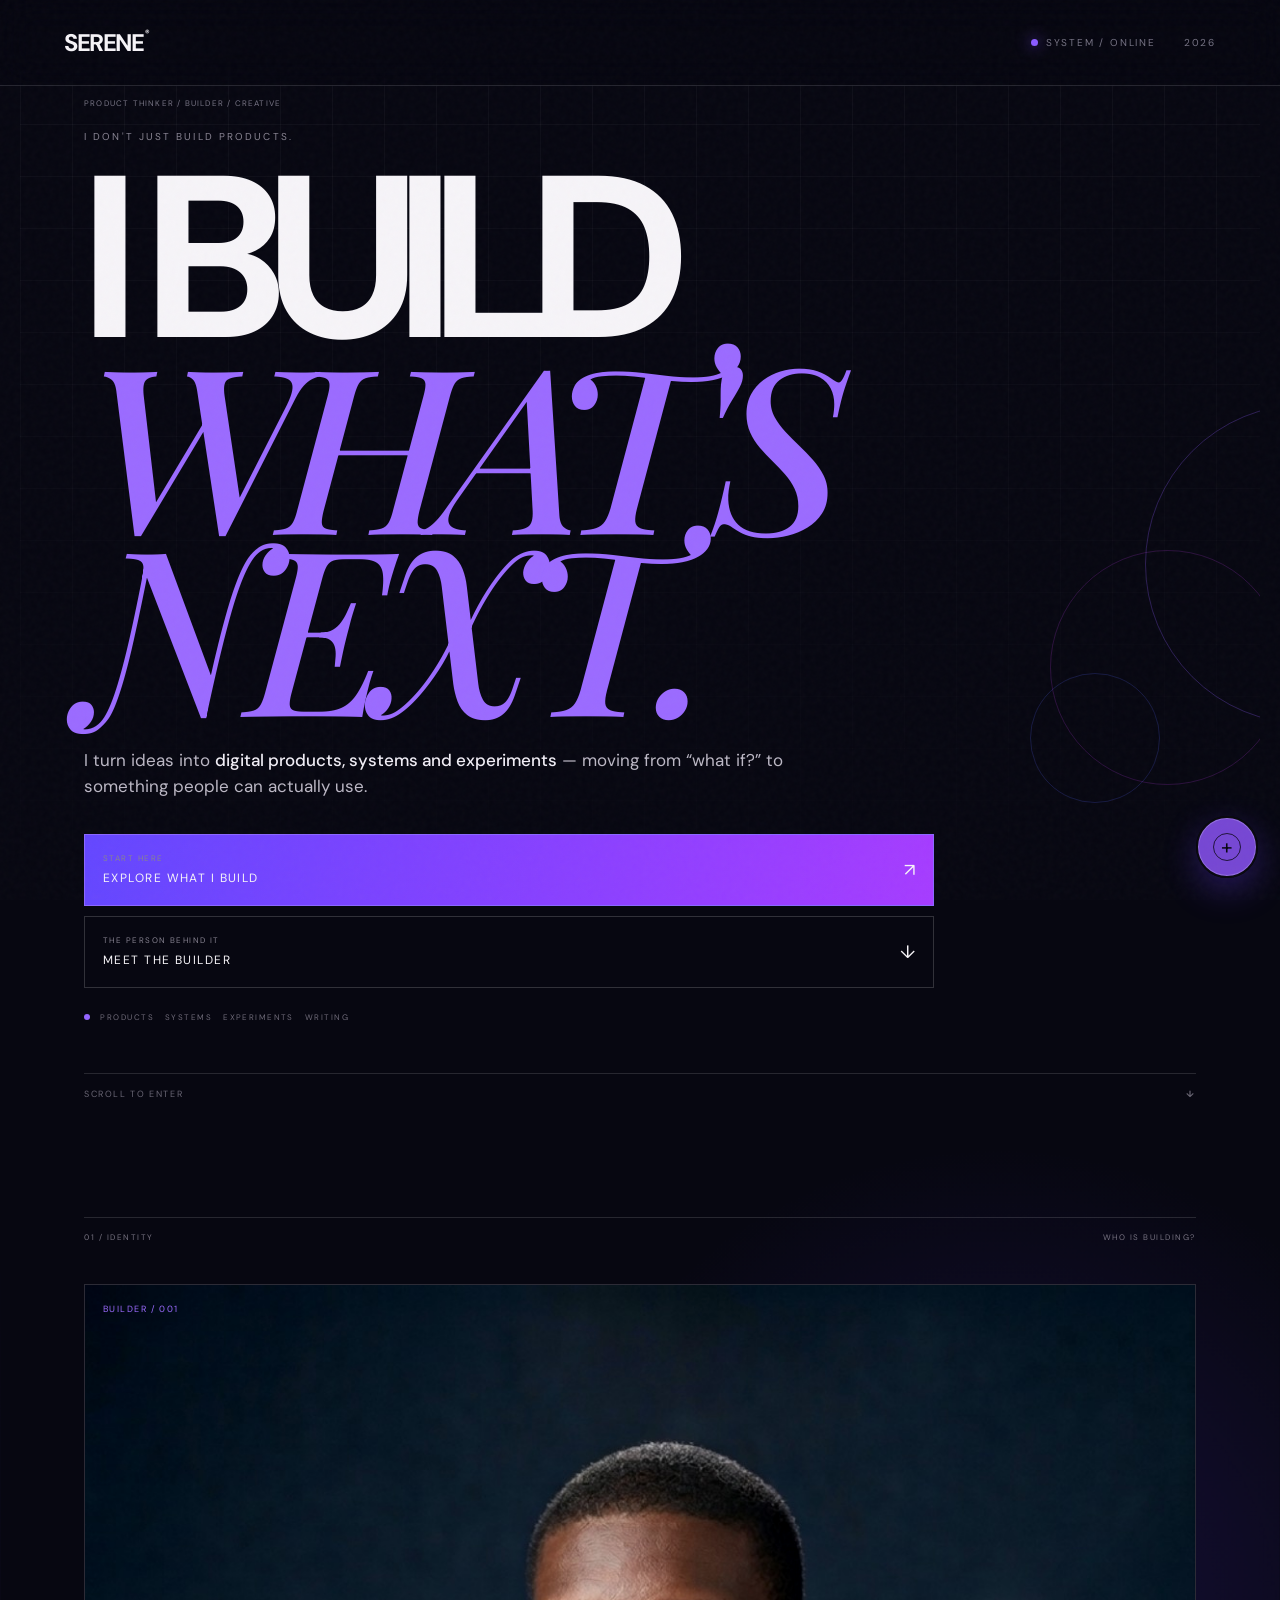
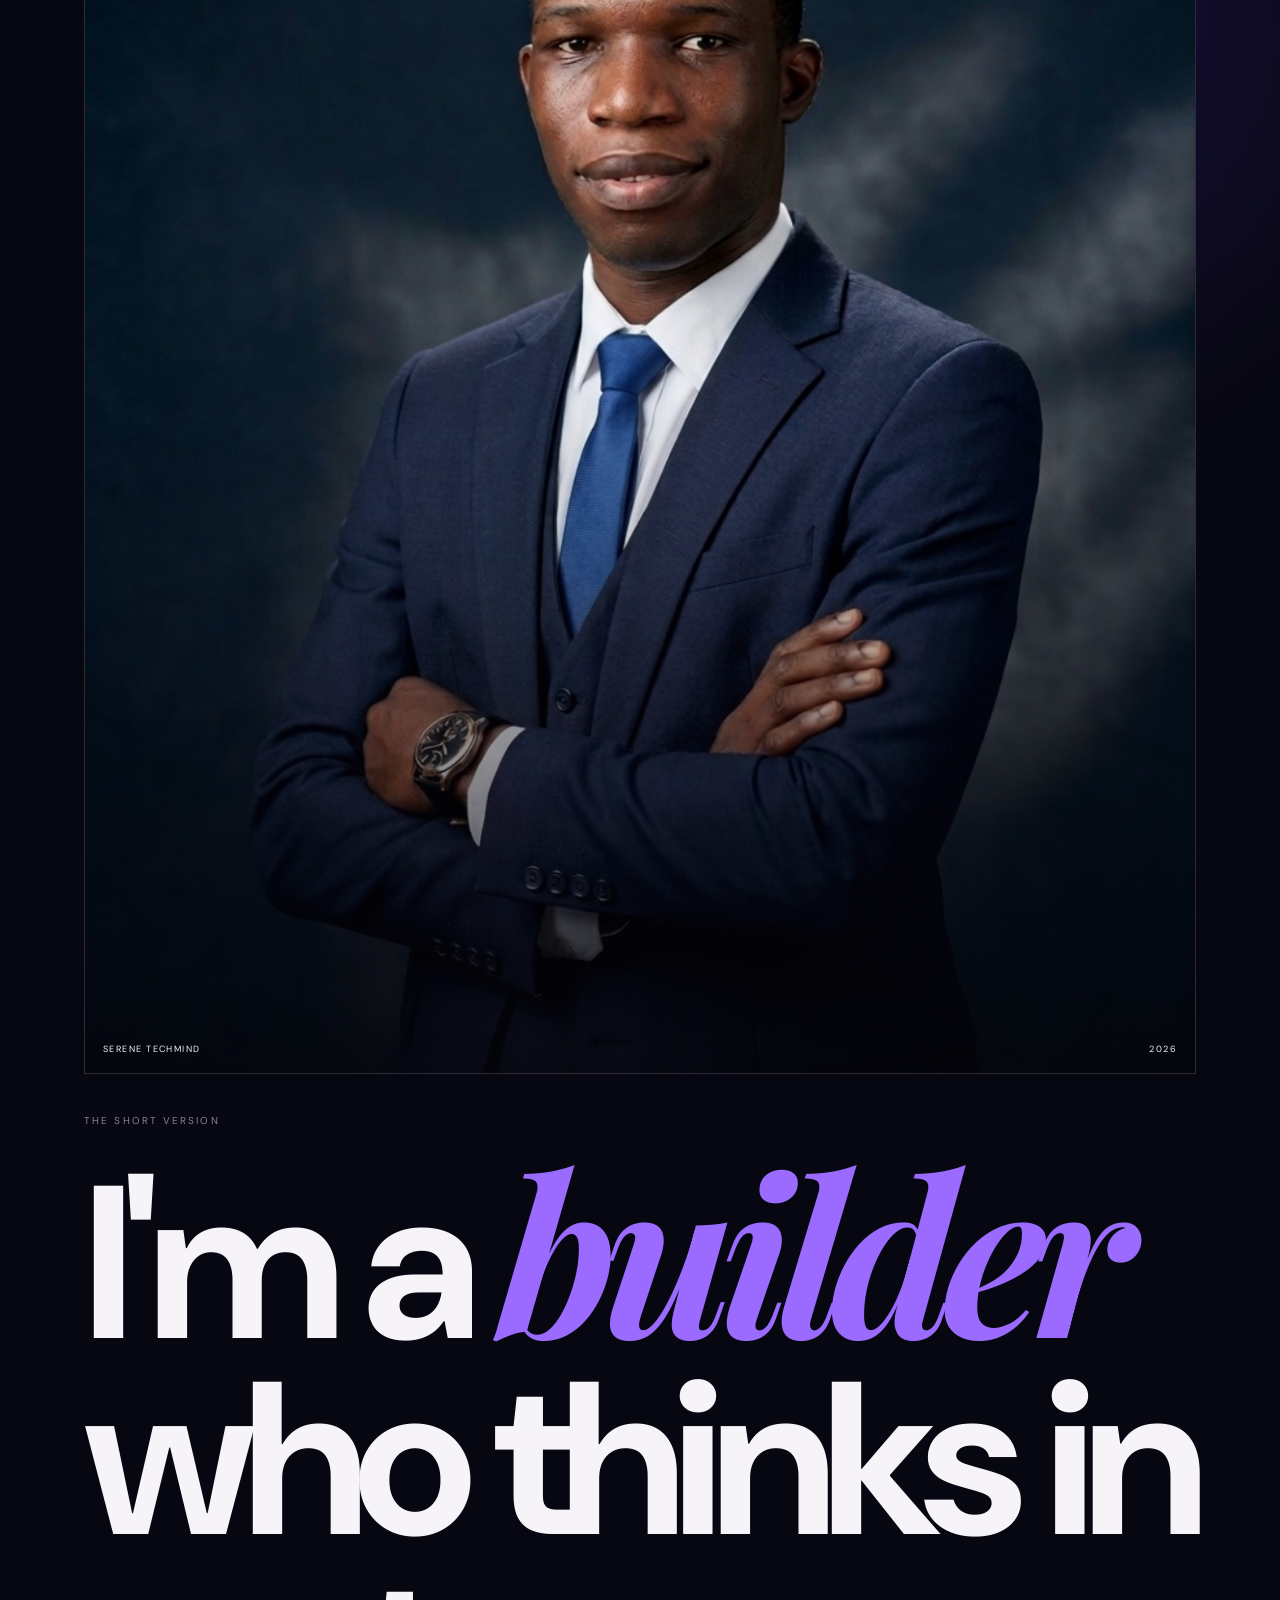
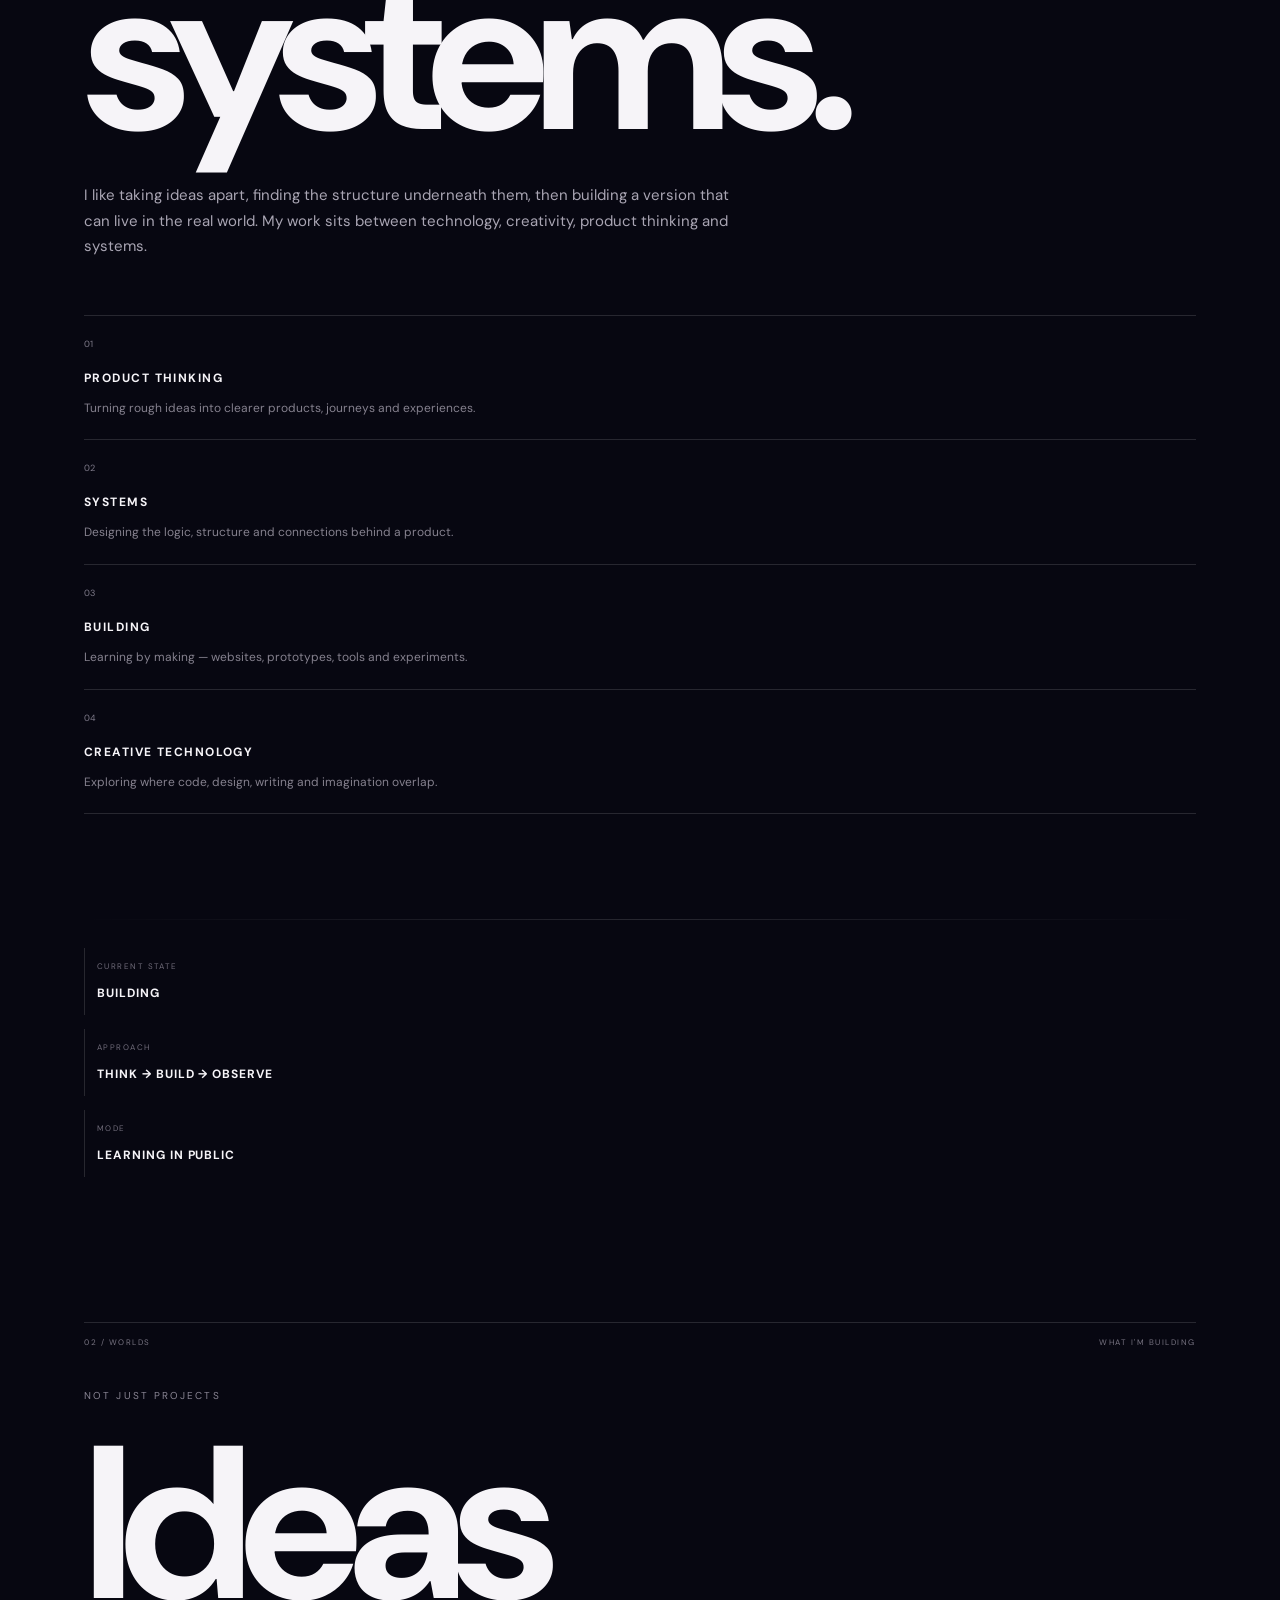
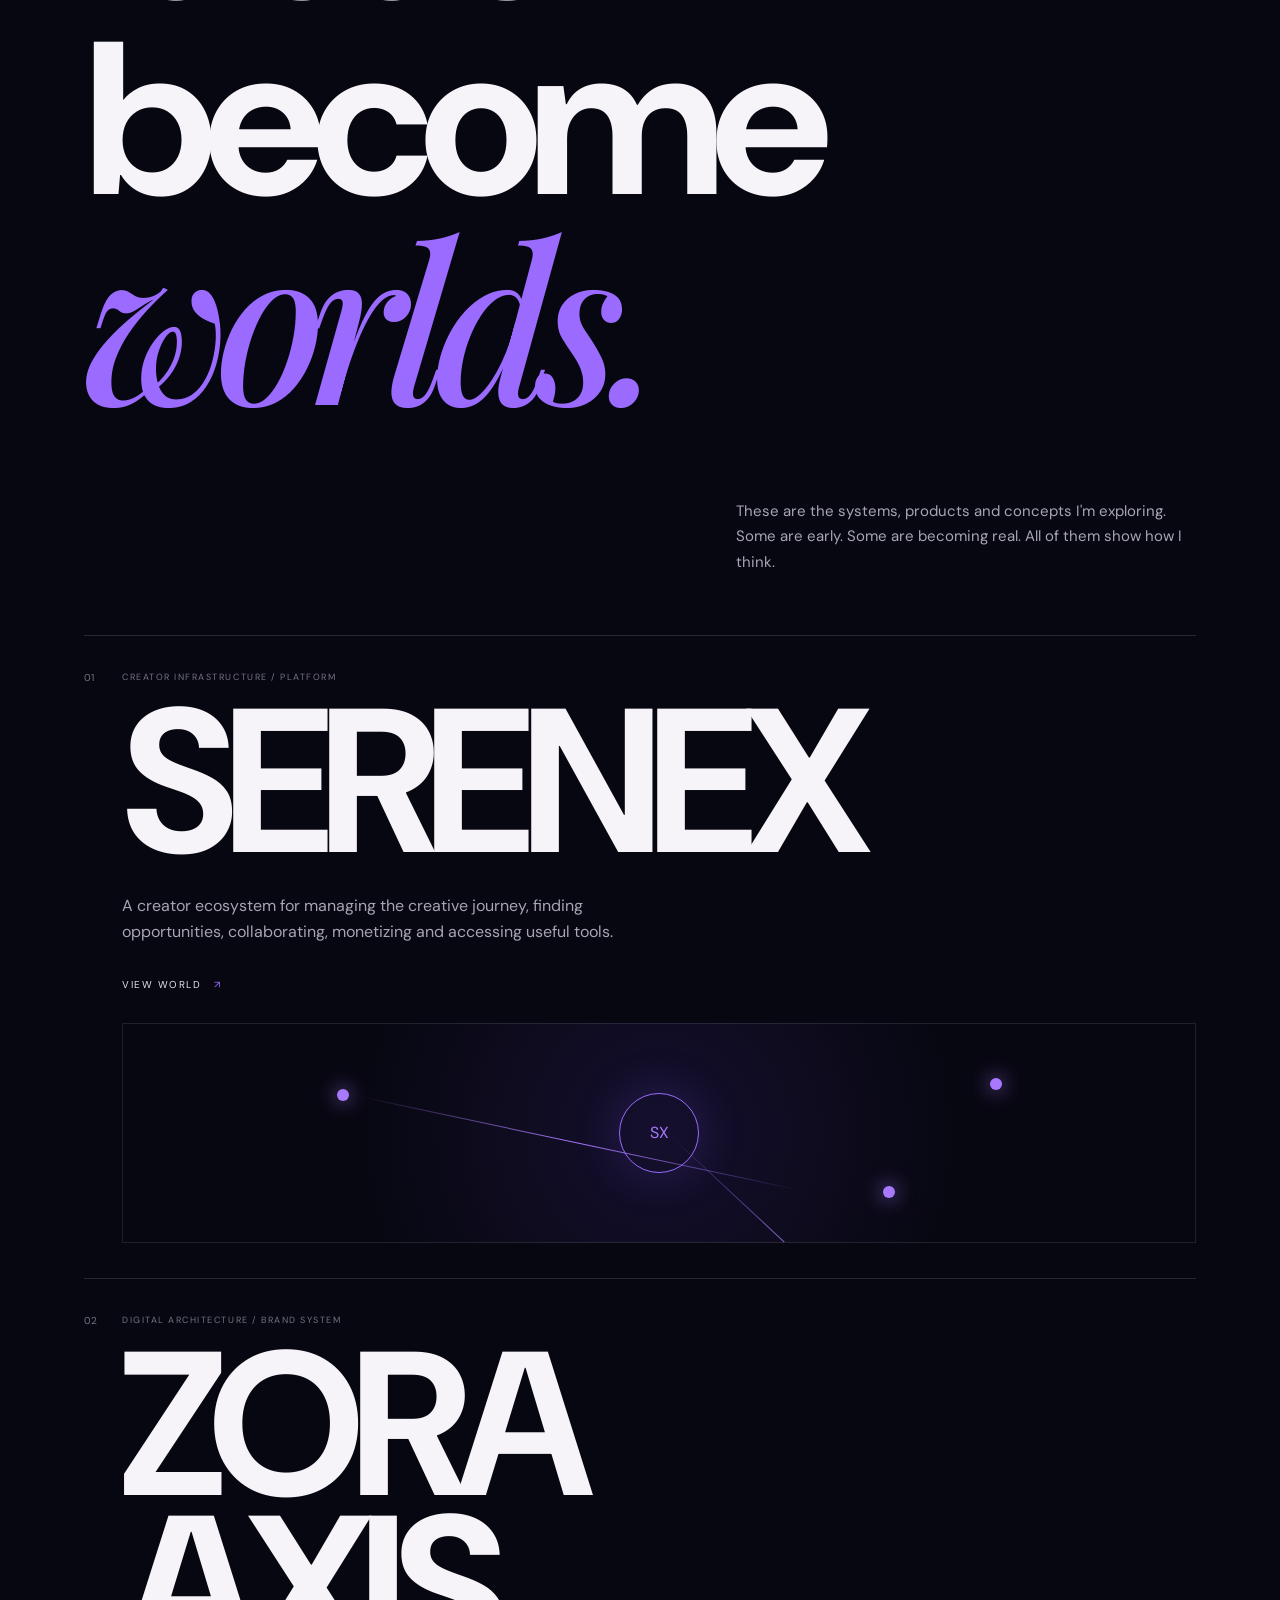
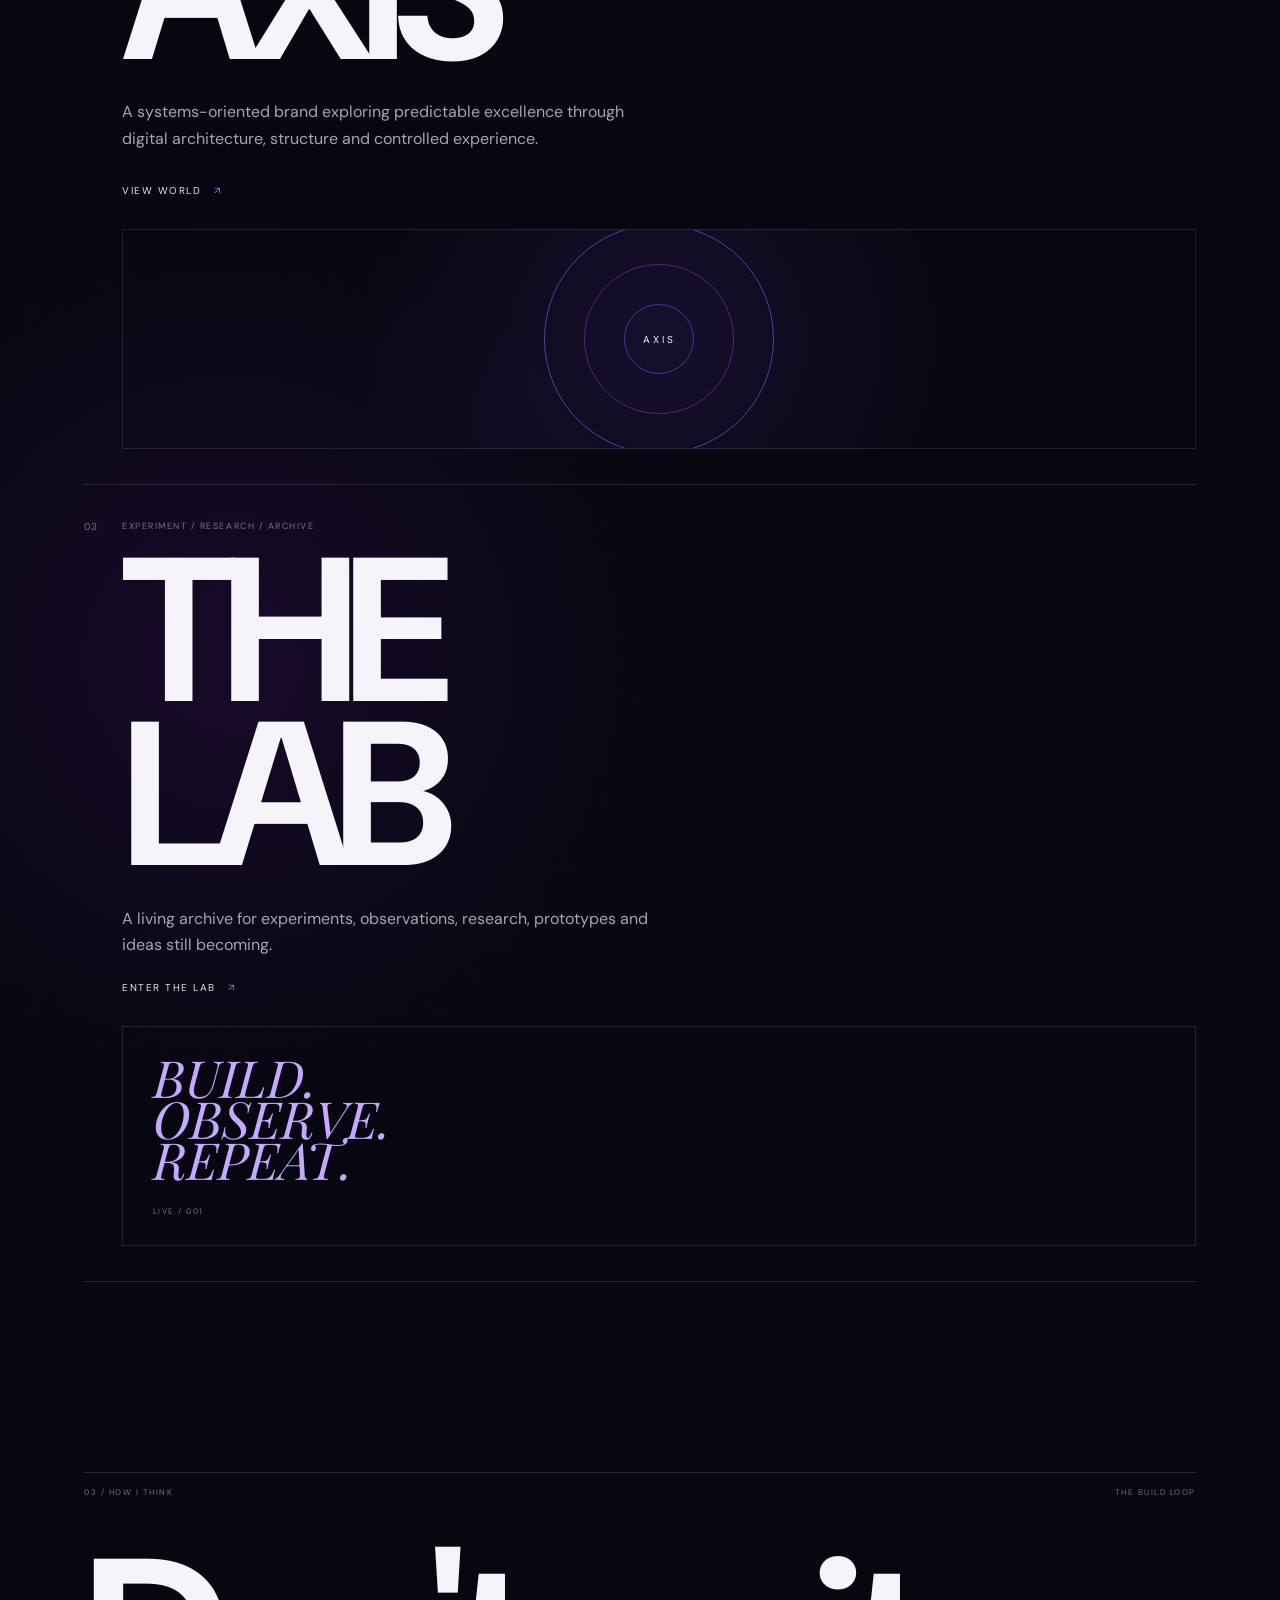
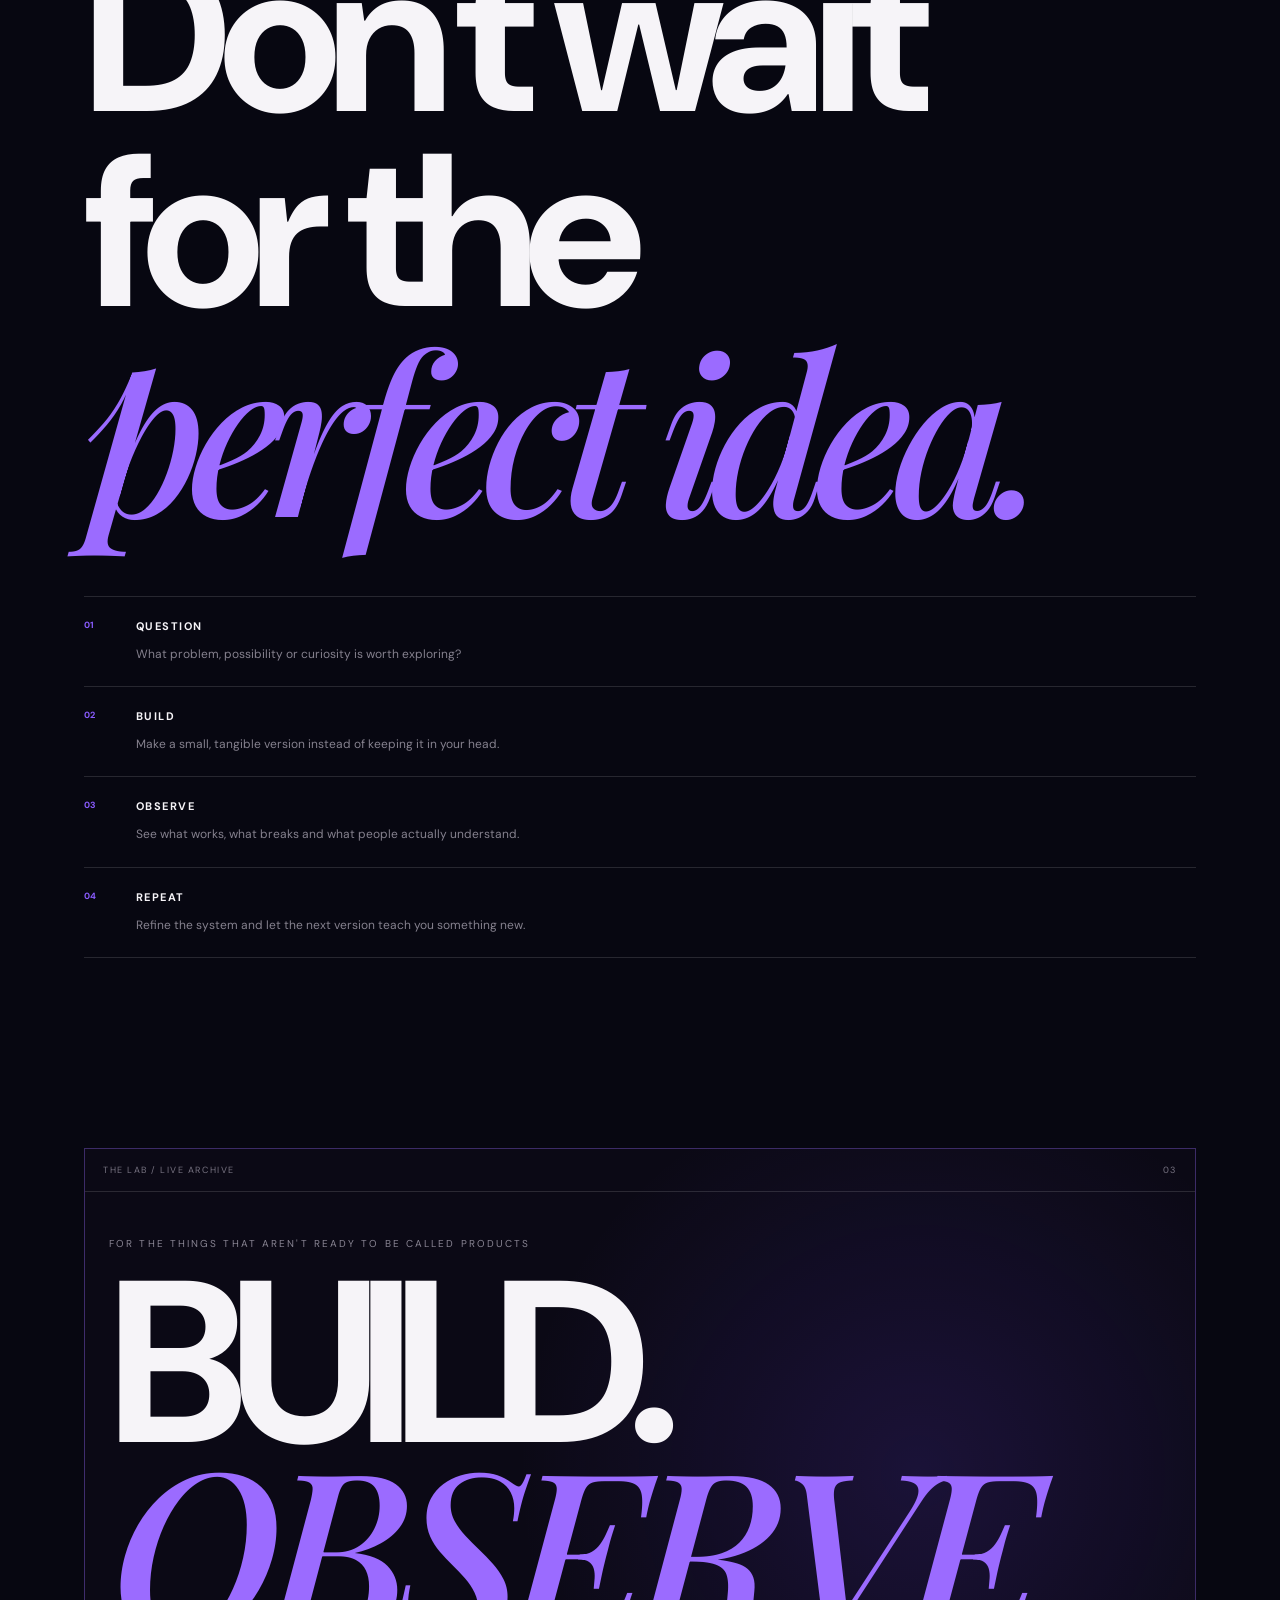
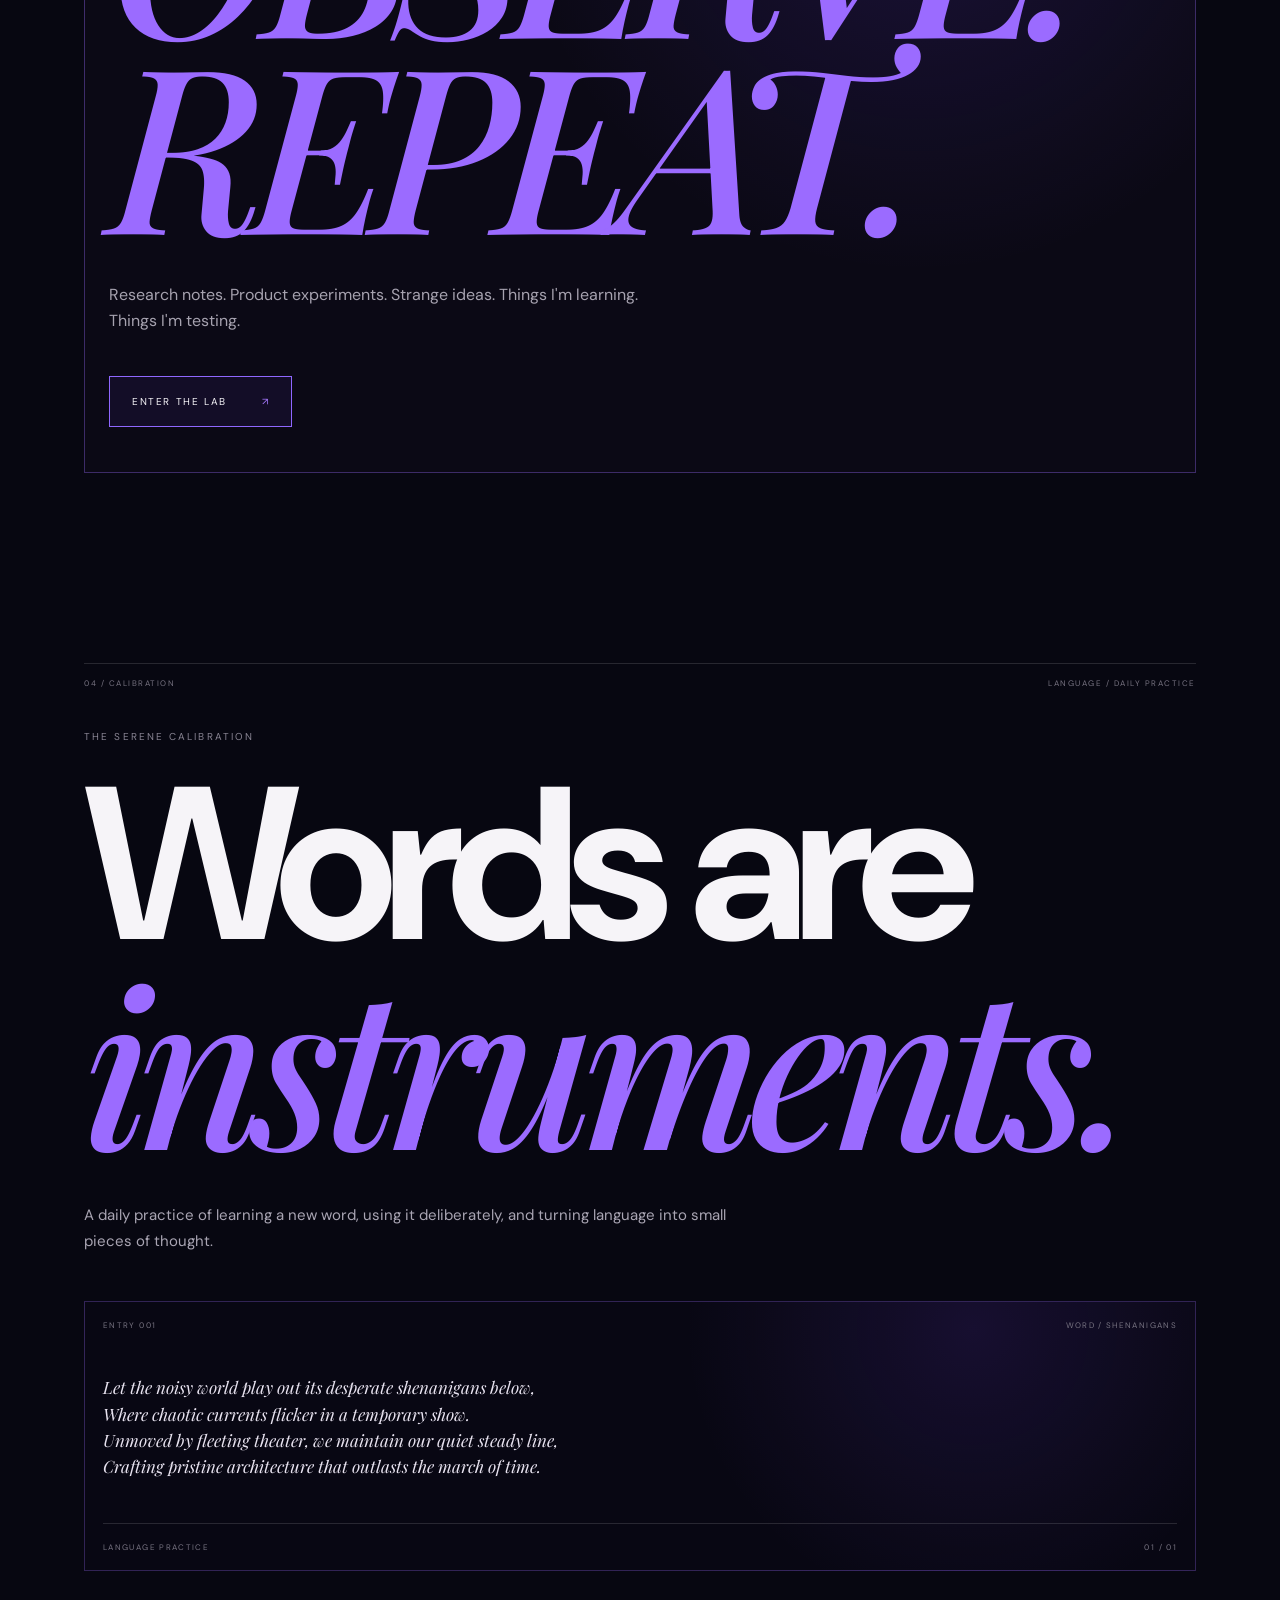
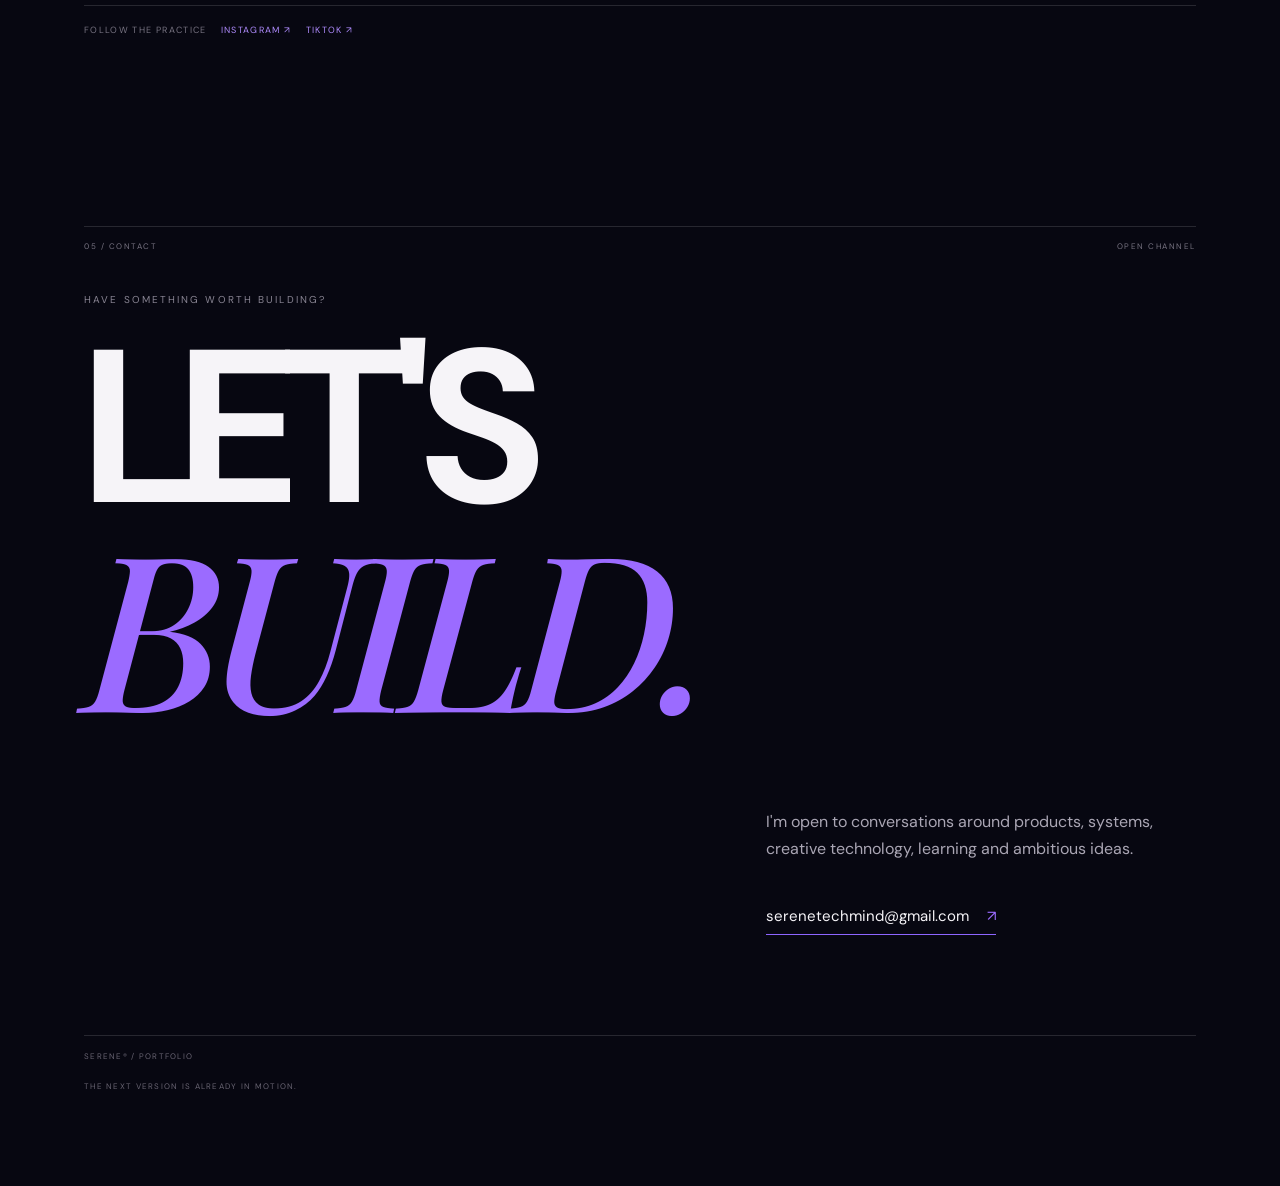
==== commit 5a744643: "Update portfolio to v3-interactive" ====
--- a/index.html
+++ b/index.html
@@ -26,12 +26,13 @@
 </button>
 
 <nav class="floating-nav" id="floatingNav" aria-hidden="true">
-  <div class="nav-caption">NAVIGATION / 00—04</div>
+  <div class="nav-caption">NAVIGATION / 00—05</div>
   <button data-go="home"><span>00</span> HOME</button>
   <button data-go="identity"><span>01</span> IDENTITY</button>
   <button data-go="worlds"><span>02</span> WORLDS</button>
   <button data-go="lab"><span>03</span> THE LAB</button>
-  <button data-go="contact"><span>04</span> CONTACT</button>
+  <button data-go="calibration"><span>04</span> CALIBRATION</button>
+  <button data-go="contact"><span>05</span> CONTACT</button>
 </nav>
 
 <main>
@@ -208,9 +209,37 @@
   </div>
 </section>
 
+
+<section class="section calibration" id="calibration">
+  <div class="section-head">
+    <span>04 / CALIBRATION</span>
+    <span>LANGUAGE / DAILY PRACTICE</span>
+  </div>
+  <div class="calibration-layout">
+    <div>
+      <p class="micro">THE SERENE CALIBRATION</p>
+      <h2>Words are<br><em>instruments.</em></h2>
+      <p class="body-copy">A daily practice of learning a new word, using it deliberately, and turning language into small pieces of thought.</p>
+    </div>
+    <article class="calibration-card">
+      <div class="calibration-meta"><span>ENTRY 001</span><span>WORD / SHENANIGANS</span></div>
+      <p>Let the noisy world play out its desperate shenanigans below,<br>
+      Where chaotic currents flicker in a temporary show.<br>
+      Unmoved by fleeting theater, we maintain our quiet steady line,<br>
+      Crafting pristine architecture that outlasts the march of time.</p>
+      <div class="calibration-foot"><span>LANGUAGE PRACTICE</span><span>01 / 01</span></div>
+    </article>
+  </div>
+  <div class="social-row">
+    <span>FOLLOW THE PRACTICE</span>
+    <a href="https://www.instagram.com/takesbyserene/" target="_blank" rel="noopener">INSTAGRAM ↗</a>
+    <a href="https://www.tiktok.com/@takes.by.serene" target="_blank" rel="noopener">TIKTOK ↗</a>
+  </div>
+</section>
+
 <section class="section contact" id="contact">
   <div class="section-head">
-    <span>04 / CONTACT</span>
+    <span>05 / CONTACT</span>
     <span>OPEN CHANNEL</span>
   </div>
   <div class="contact-layout">
--- a/style.css
+++ b/style.css
@@ -31,13 +31,13 @@
 .system-status{margin-left:auto;margin-right:28px;font-size:10px;letter-spacing:.18em;color:#777485}.system-status i{display:inline-block;width:7px;height:7px;border-radius:50%;background:#8a5cff;box-shadow:0 0 15px #8a5cff;margin-right:8px}
 .header-year{font-size:10px;letter-spacing:.18em;color:#777485}
 
-.nav-orb{position:fixed;z-index:18;right:24px;bottom:24px;width:64px;height:64px;border:2px solid #09090e;border-radius:50%;background:rgba(143,86,255,.82);box-shadow:0 12px 35px rgba(103,55,255,.30),inset 0 0 0 1px rgba(255,255,255,.22);backdrop-filter:blur(14px);transition:.35s}
+.nav-orb{position:fixed;z-index:18;right:22px;bottom:22px;width:62px;height:62px;border:2px solid #09090e;border-radius:50%;background:rgba(143,86,255,.82);box-shadow:0 12px 35px rgba(103,55,255,.30),inset 0 0 0 1px rgba(255,255,255,.22);backdrop-filter:blur(14px);transition:.35s}
 .nav-orb:hover{transform:scale(1.06)}.nav-orb.active{transform:rotate(45deg) scale(1.04);background:rgba(111,70,235,.92)}
 .orb-core{position:absolute;inset:15px;border:1px solid rgba(0,0,0,.72);border-radius:50%}.orb-plus{font-size:21px;color:#070711;position:relative;z-index:2}
-.floating-nav{position:fixed;z-index:17;right:24px;bottom:98px;width:min(290px,calc(100vw - 32px));padding:16px;background:rgba(8,7,15,.92);border:1px solid rgba(255,255,255,.15);backdrop-filter:blur(24px);box-shadow:0 25px 70px rgba(0,0,0,.45);opacity:0;transform:translateY(14px) scale(.97);pointer-events:none;transition:.28s ease;transform-origin:bottom right}
+.floating-nav{position:fixed;z-index:17;right:22px;bottom:94px;width:min(238px,calc(100vw - 42px));padding:10px;background:rgba(8,7,15,.92);border:1px solid rgba(255,255,255,.15);backdrop-filter:blur(24px);box-shadow:0 25px 70px rgba(0,0,0,.45);opacity:0;transform:translateY(14px) scale(.97);pointer-events:none;transition:.28s ease;transform-origin:bottom right}
 .floating-nav.open{opacity:1;transform:none;pointer-events:auto}
-.nav-caption{font-size:9px;letter-spacing:.18em;color:#696674;padding:5px 8px 12px;border-bottom:1px solid var(--line)}
-.floating-nav button{display:flex;gap:14px;width:100%;padding:13px 8px;text-align:left;font-size:11px;letter-spacing:.12em;color:#d4d0dc;border-bottom:1px solid rgba(255,255,255,.07);transition:.2s}
+.nav-caption{font-size:8px;letter-spacing:.18em;color:#696674;padding:4px 7px 9px;border-bottom:1px solid var(--line)}
+.floating-nav button{display:flex;gap:11px;width:100%;padding:11px 7px;text-align:left;font-size:10px;letter-spacing:.12em;color:#d4d0dc;border-bottom:1px solid rgba(255,255,255,.07);transition:.2s}
 .floating-nav button:last-child{border-bottom:0}.floating-nav button span{color:#8a5cff}.floating-nav button:hover{padding-left:14px;color:#fff}
 
 .screen,.section{width:100%;max-width:var(--max);margin:0 auto;padding-left:clamp(22px,5vw,64px);padding-right:clamp(22px,5vw,64px)}
@@ -78,13 +78,13 @@
 
 .lab-teaser{padding-top:20px}.lab-frame{border:1px solid rgba(153,106,255,.35);background:radial-gradient(circle at 75% 35%,rgba(116,69,255,.15),transparent 25rem),#0b0915}.lab-frame-top{display:flex;justify-content:space-between;padding:15px 18px;border-bottom:1px solid var(--line);font-size:9px;letter-spacing:.17em;color:#777381}.lab-frame-body{padding:clamp(40px,7vw,90px)}.lab-frame-body h2{font-size:clamp(60px,10vw,140px);line-height:.78;letter-spacing:-.075em;margin:0 0 35px}.lab-frame-body h2 em{color:#9b6bff;font-family:"Playfair Display";font-weight:500}.lab-frame-body>p:not(.micro){max-width:580px;color:#a6a2af;line-height:1.65}.lab-cta{display:inline-flex;margin-top:25px;border:1px solid #8f67ff;padding:18px 22px;font-size:10px;letter-spacing:.16em;background:rgba(119,71,255,.08)}.lab-cta span{margin-left:35px;color:#a779ff}
 
-.contact{min-height:80svh;display:flex;flex-direction:column}.contact-layout{display:grid;grid-template-columns:1fr 1fr;gap:80px;align-items:end;flex:1}.contact-side{justify-self:end;max-width:430px}.contact-side p{color:#aaa6b4;line-height:1.7}.contact-side a{display:inline-block;margin-top:28px;font-size:15px;border-bottom:1px solid #8d65ff;padding-bottom:8px}.contact-side a span{color:#9b6bff;margin-left:14px}.contact footer,footer{margin-top:100px;padding-top:15px;border-top:1px solid var(--line);display:flex;justify-content:space-between;color:#686472;font-size:8px;letter-spacing:.16em}
+.calibration-layout{display:grid;grid-template-columns:.8fr 1.2fr;gap:70px;align-items:start}.calibration h2{font-size:clamp(48px,6.5vw,94px);line-height:.9;letter-spacing:-.06em;margin:0 0 30px}.calibration h2 em{font-family:"Playfair Display",serif;color:#9b6bff;font-style:italic;font-weight:500}.calibration-card{border:1px solid rgba(155,107,255,.28);background:radial-gradient(circle at 80% 10%,rgba(131,73,255,.12),transparent 18rem),rgba(10,8,20,.55);padding:24px;min-height:290px;display:flex;flex-direction:column;justify-content:space-between}.calibration-meta,.calibration-foot{display:flex;justify-content:space-between;gap:20px;color:#777381;font-size:8px;letter-spacing:.17em}.calibration-card p{font-family:"Playfair Display",serif;font-size:clamp(17px,2vw,24px);line-height:1.55;color:#e7e2ef;font-style:italic}.calibration-foot{padding-top:18px;border-top:1px solid var(--line)}.social-row{display:flex;gap:28px;align-items:center;margin-top:34px;padding-top:18px;border-top:1px solid var(--line);font-size:9px;letter-spacing:.15em;color:#777381}.social-row a{color:#b08cff}.social-row a:hover{color:#fff}.contact{min-height:80svh;display:flex;flex-direction:column}.contact-layout{display:grid;grid-template-columns:1fr 1fr;gap:80px;align-items:end;flex:1}.contact-side{justify-self:end;max-width:430px}.contact-side p{color:#aaa6b4;line-height:1.7}.contact-side a{display:inline-block;margin-top:28px;font-size:15px;border-bottom:1px solid #8d65ff;padding-bottom:8px}.contact-side a span{color:#9b6bff;margin-left:14px}.contact footer,footer{margin-top:100px;padding-top:15px;border-top:1px solid var(--line);display:flex;justify-content:space-between;color:#686472;font-size:8px;letter-spacing:.16em}
 
 .toast{position:fixed;z-index:30;left:50%;bottom:26px;transform:translate(-50%,20px);background:#11101a;border:1px solid var(--line);padding:12px 16px;color:#ddd9e3;font-size:11px;opacity:0;pointer-events:none;transition:.25s}.toast.show{opacity:1;transform:translate(-50%,0)}
 
 @media(max-width:760px){
   .site-header{height:72px;padding:0 20px}.system-status{display:none}.header-year{margin-left:auto}.brand{font-size:22px}
-  .nav-orb{right:18px;bottom:18px;width:58px;height:58px}.floating-nav{right:18px;bottom:88px;width:min(285px,calc(100vw - 36px))}
+  .nav-orb{right:16px;bottom:16px;width:56px;height:56px}.floating-nav{right:16px;bottom:82px;width:min(224px,calc(100vw - 32px));padding:8px}}
   .hero{min-height:100svh;padding-top:130px;padding-bottom:100px;align-items:flex-start}.hero-grid{inset:72px 0 0;background-size:52px 52px}.hero-top{top:98px;font-size:8px;letter-spacing:.15em}.desktop-only{display:none}
   .hero h1{font-size:18vw;line-height:.79;margin-bottom:34px}.hero-explain{font-size:17px;line-height:1.55}.hero-routes{display:grid;grid-template-columns:1fr;gap:10px}.route{min-width:0;width:100%;min-height:72px}.proof-strip{gap:11px;flex-wrap:wrap;margin-top:24px;font-size:8px}
   .orbit-a{width:320px;height:320px;right:-205px;top:36%}.orbit-b{width:235px;height:235px;right:-25px;top:49%}.orbit-c{width:130px;height:130px;right:100px;top:60%}
@@ -93,5 +93,5 @@
   .capabilities{grid-template-columns:1fr}.capabilities>div:nth-child(odd){border-right:0;padding-right:0}.capabilities>div:nth-child(even){padding-left:0}
   .signal{padding-top:10px;padding-bottom:50px}.signal-grid{grid-template-columns:1fr;gap:14px}.signal-grid div{padding:13px 0 13px 12px}
   .world-intro{margin-bottom:45px}.world-card{grid-template-columns:28px 1fr;gap:10px;padding:35px 0;min-height:0}.world-visual,.lab-visual{grid-column:2;min-height:220px;margin-top:20px}.world-info h3{font-size:16vw}
-  .lab-frame-body{padding:45px 24px}.lab-frame-body h2{font-size:18vw}.contact{min-height:80svh}footer{gap:20px;flex-direction:column;margin-top:70px}
+  .lab-frame-body{padding:45px 24px}.lab-frame-body h2{font-size:18vw}.calibration-layout{grid-template-columns:1fr;gap:32px}.calibration h2{font-size:17vw}.calibration-card{padding:18px;min-height:270px}.calibration-card p{font-size:17px}.social-row{gap:14px;flex-wrap:wrap}.contact{min-height:80svh}footer{gap:20px;flex-direction:column;margin-top:70px}
 }
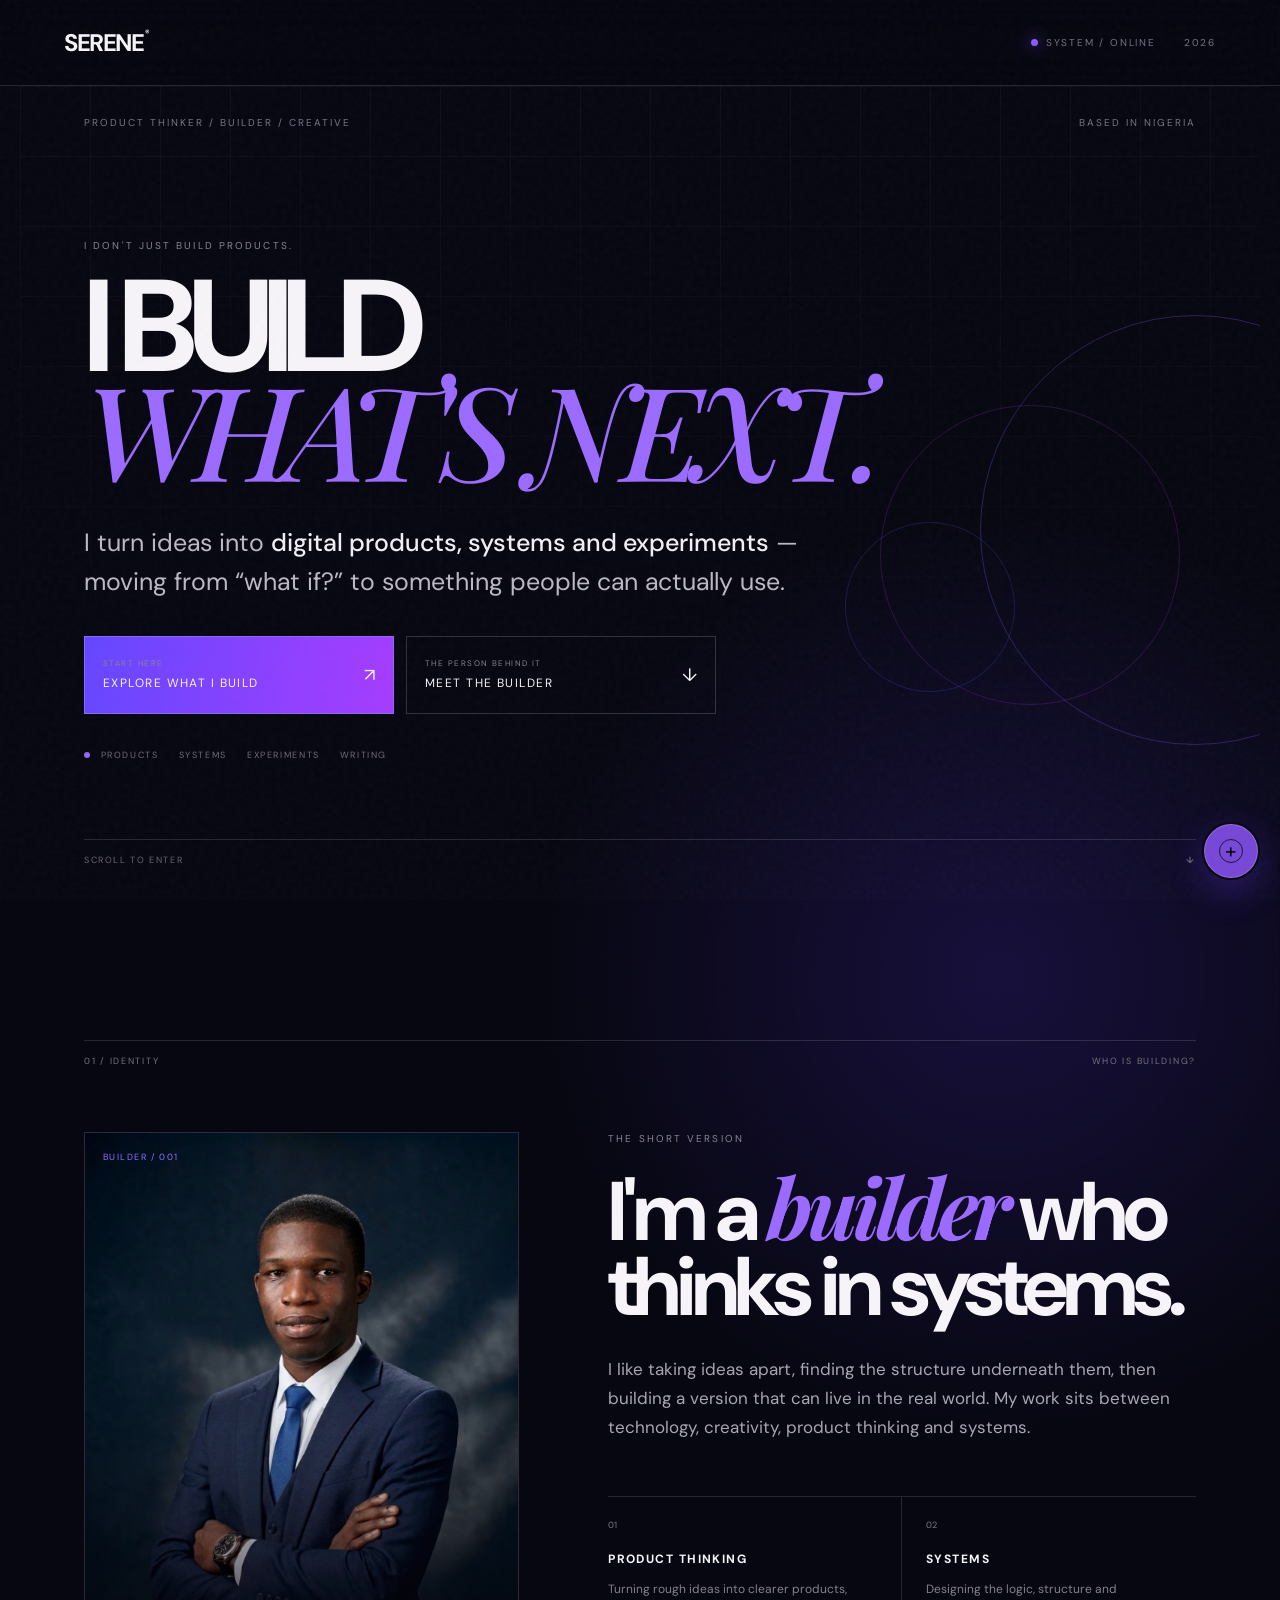
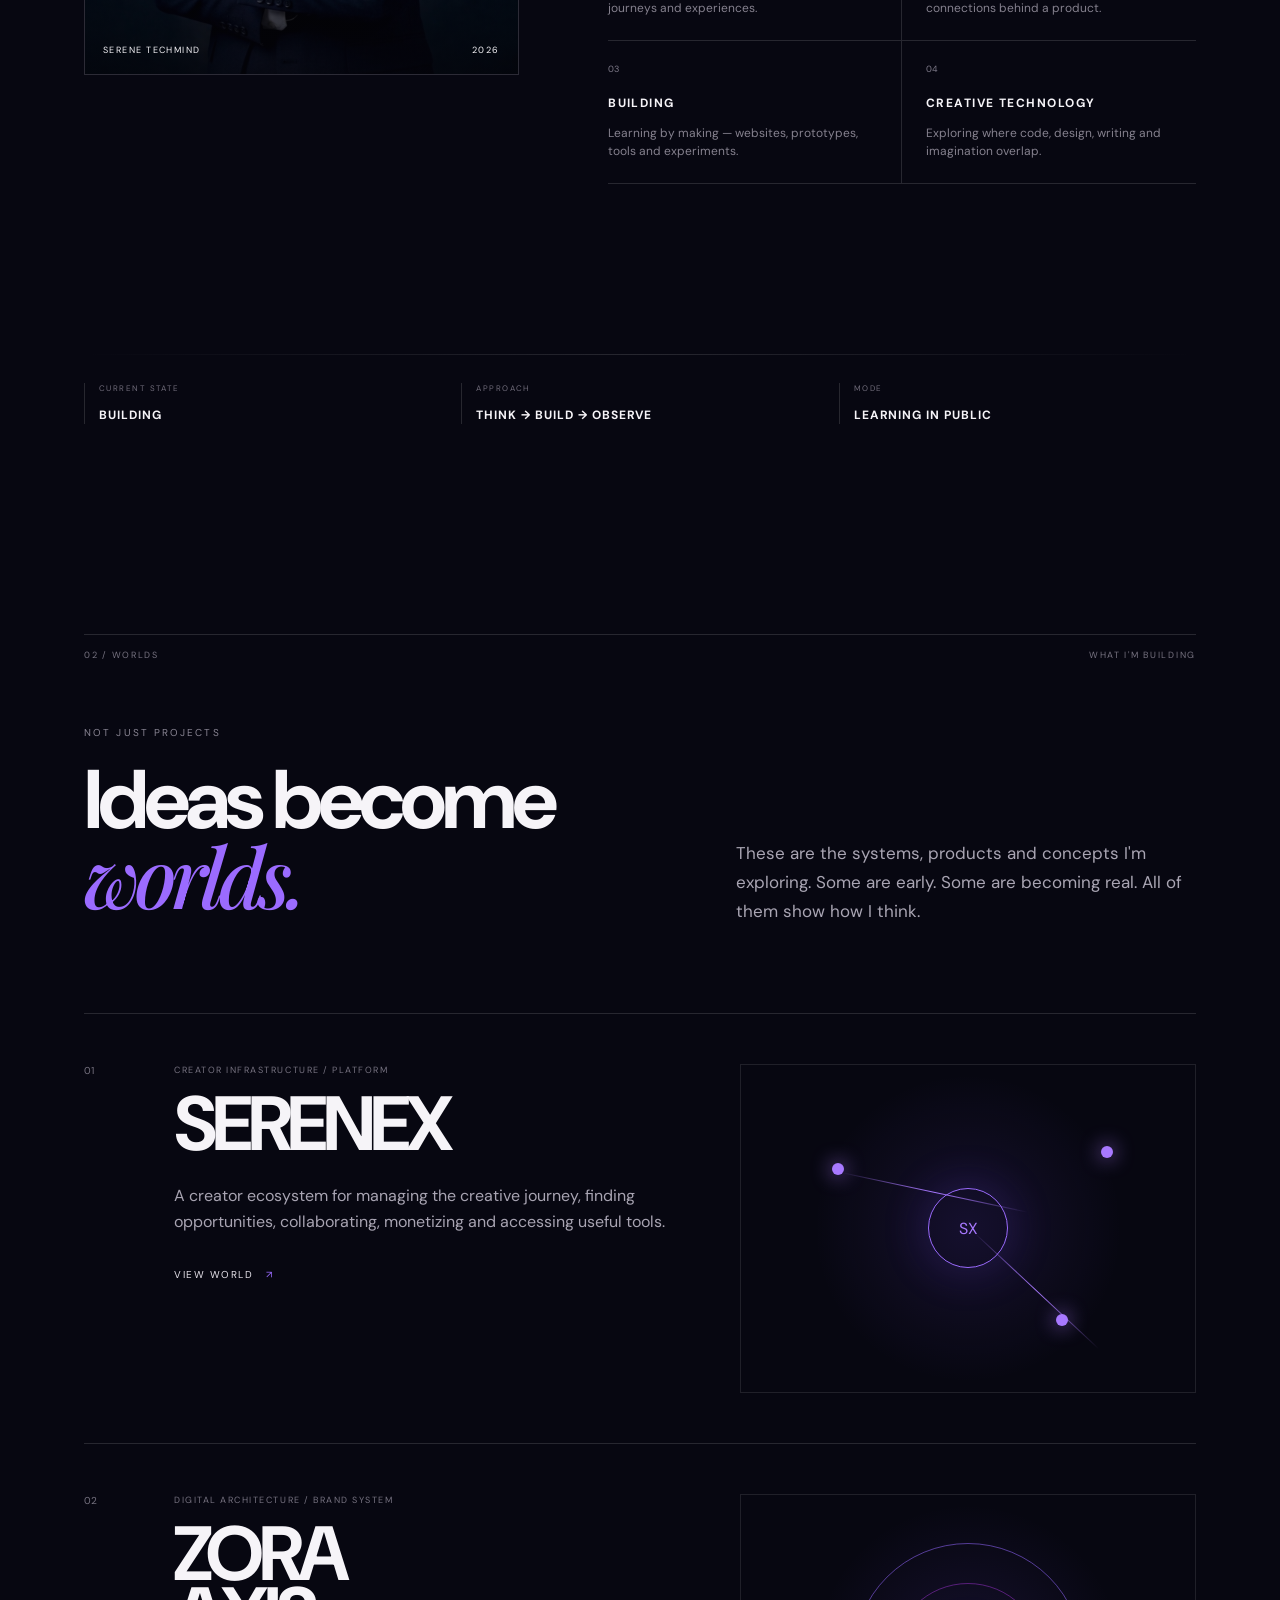
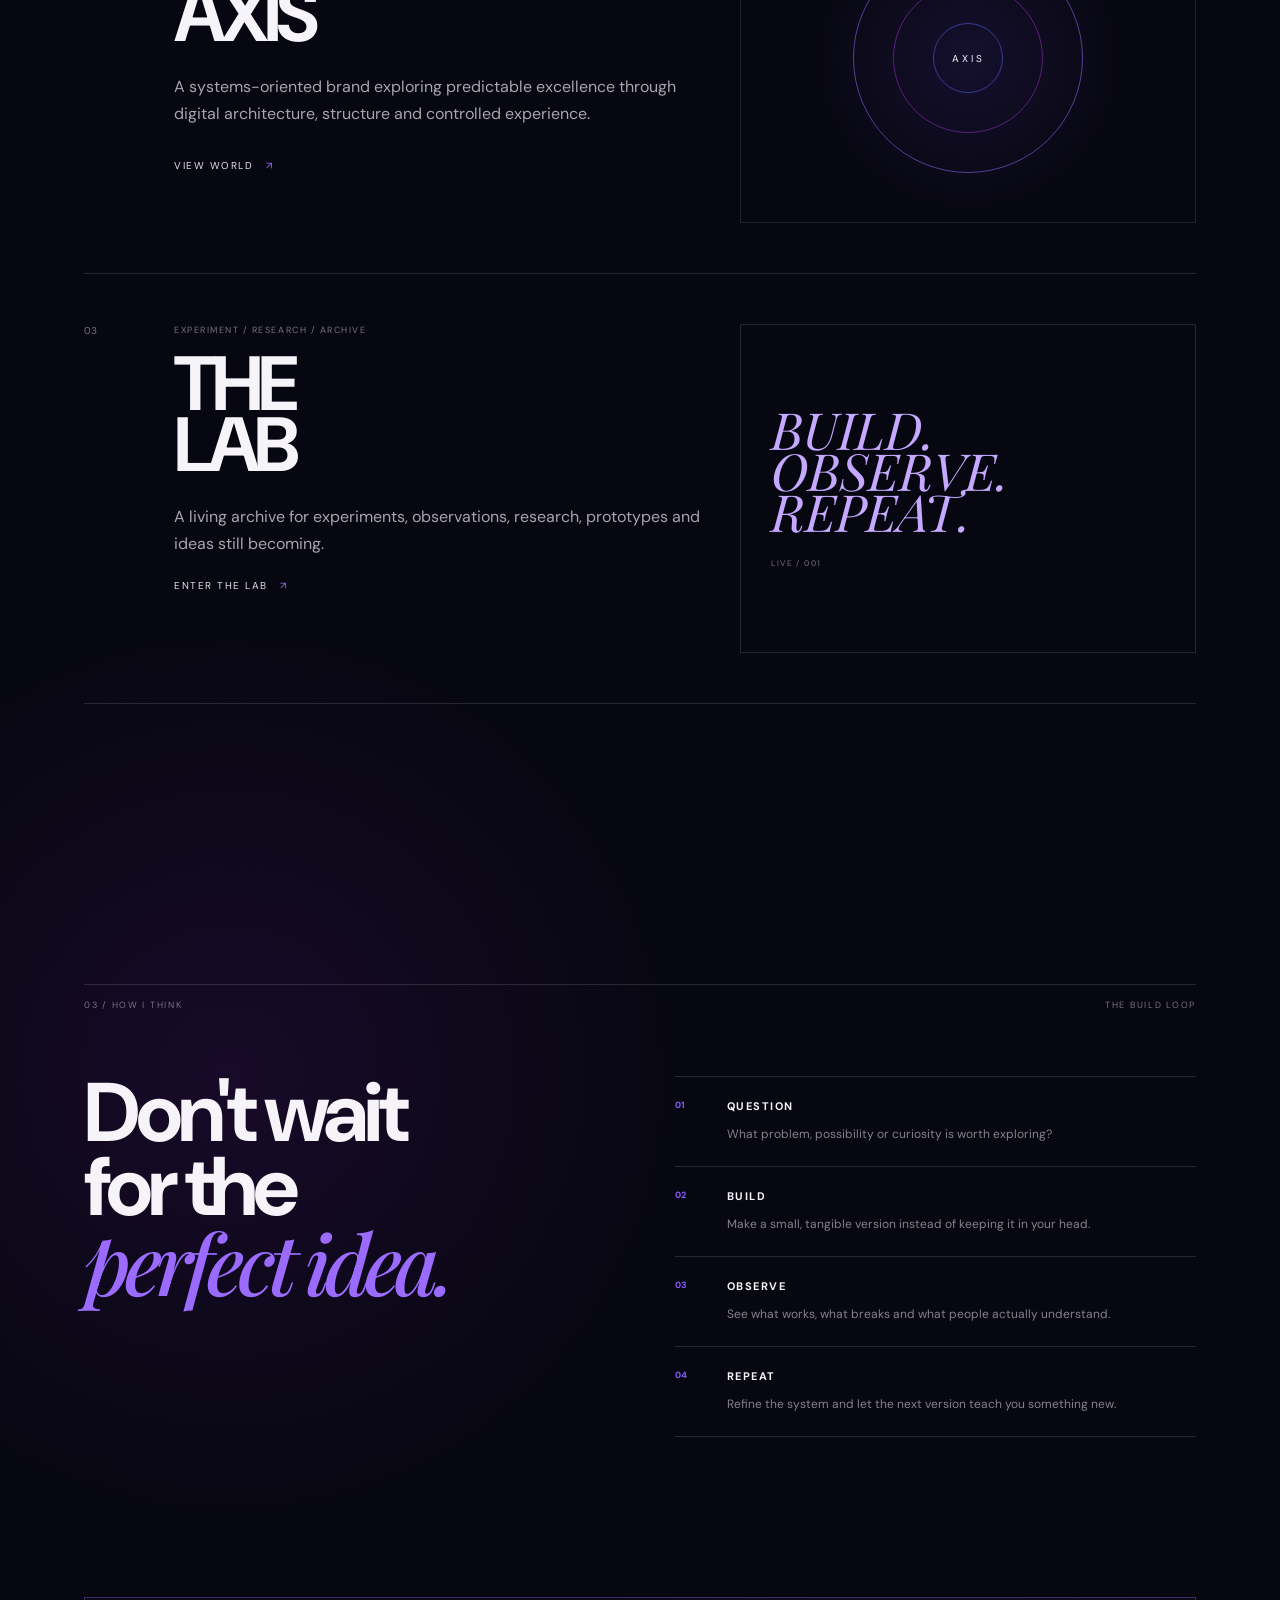
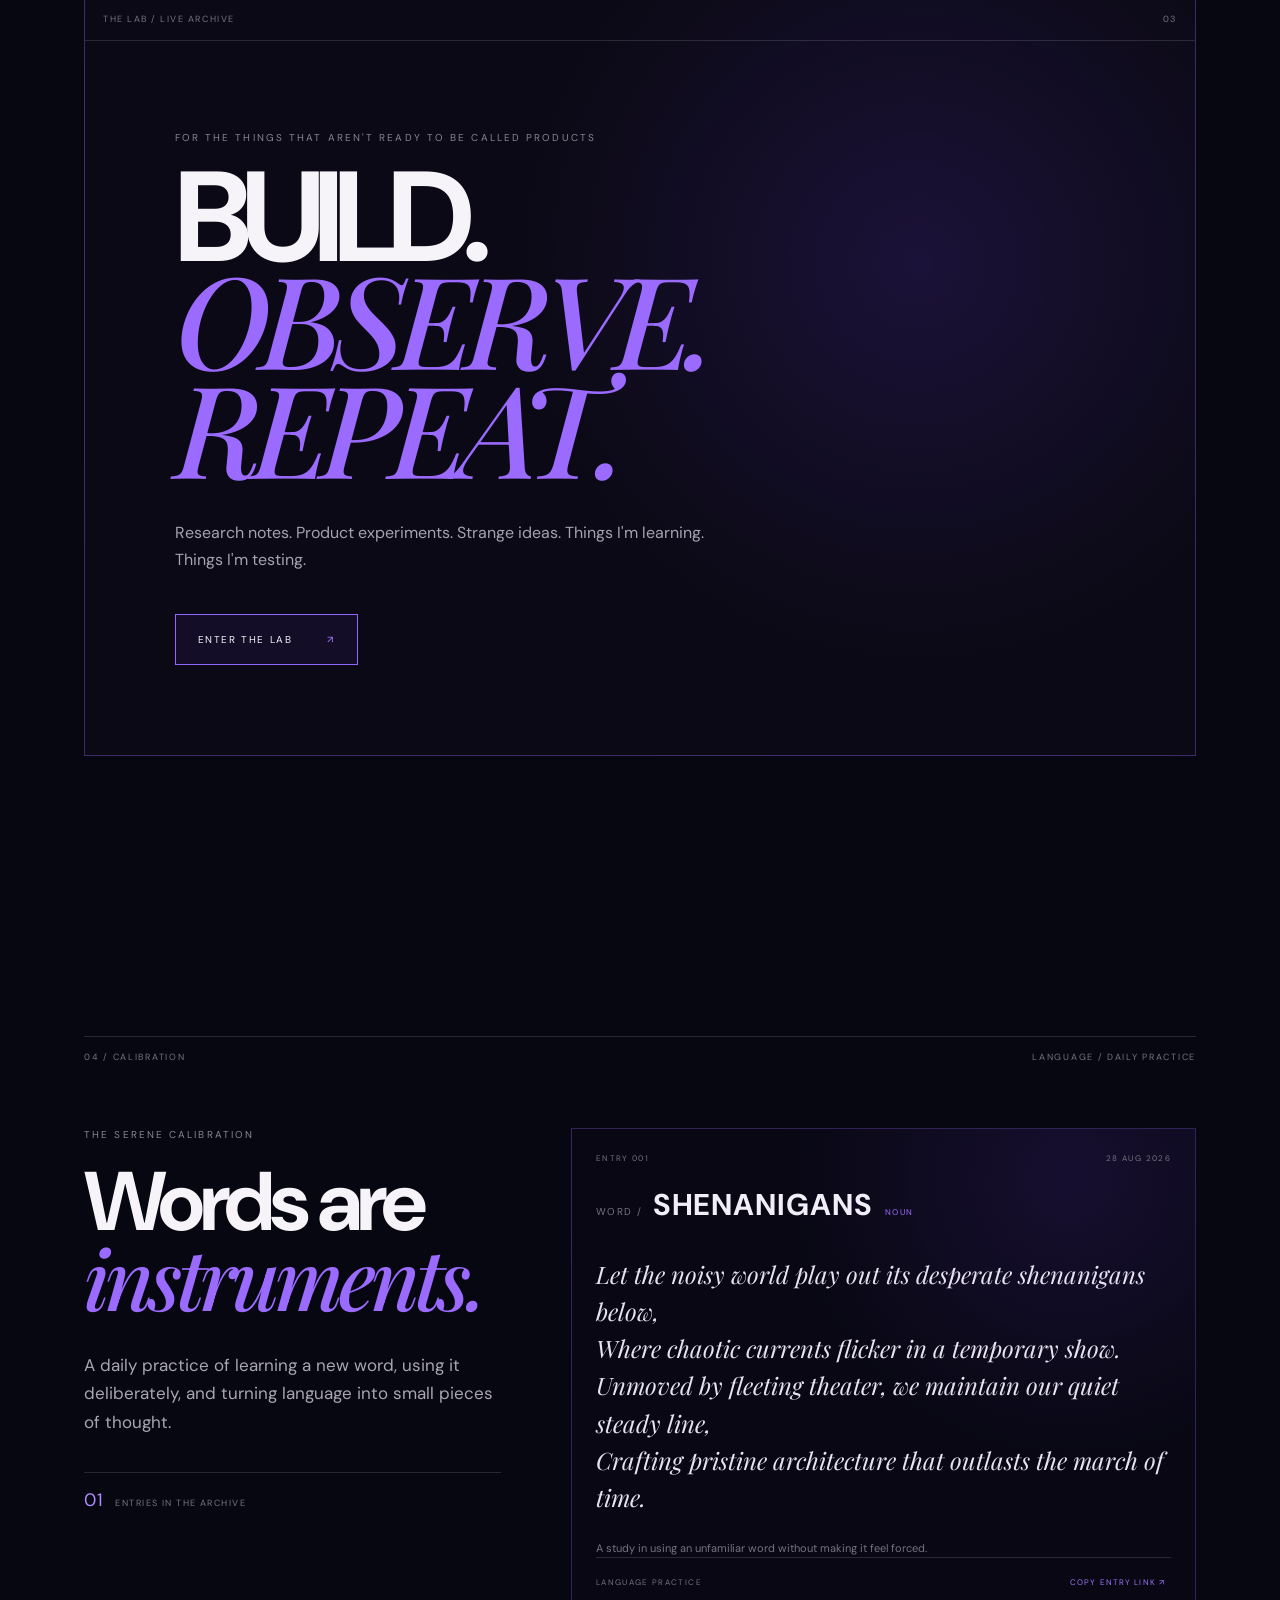
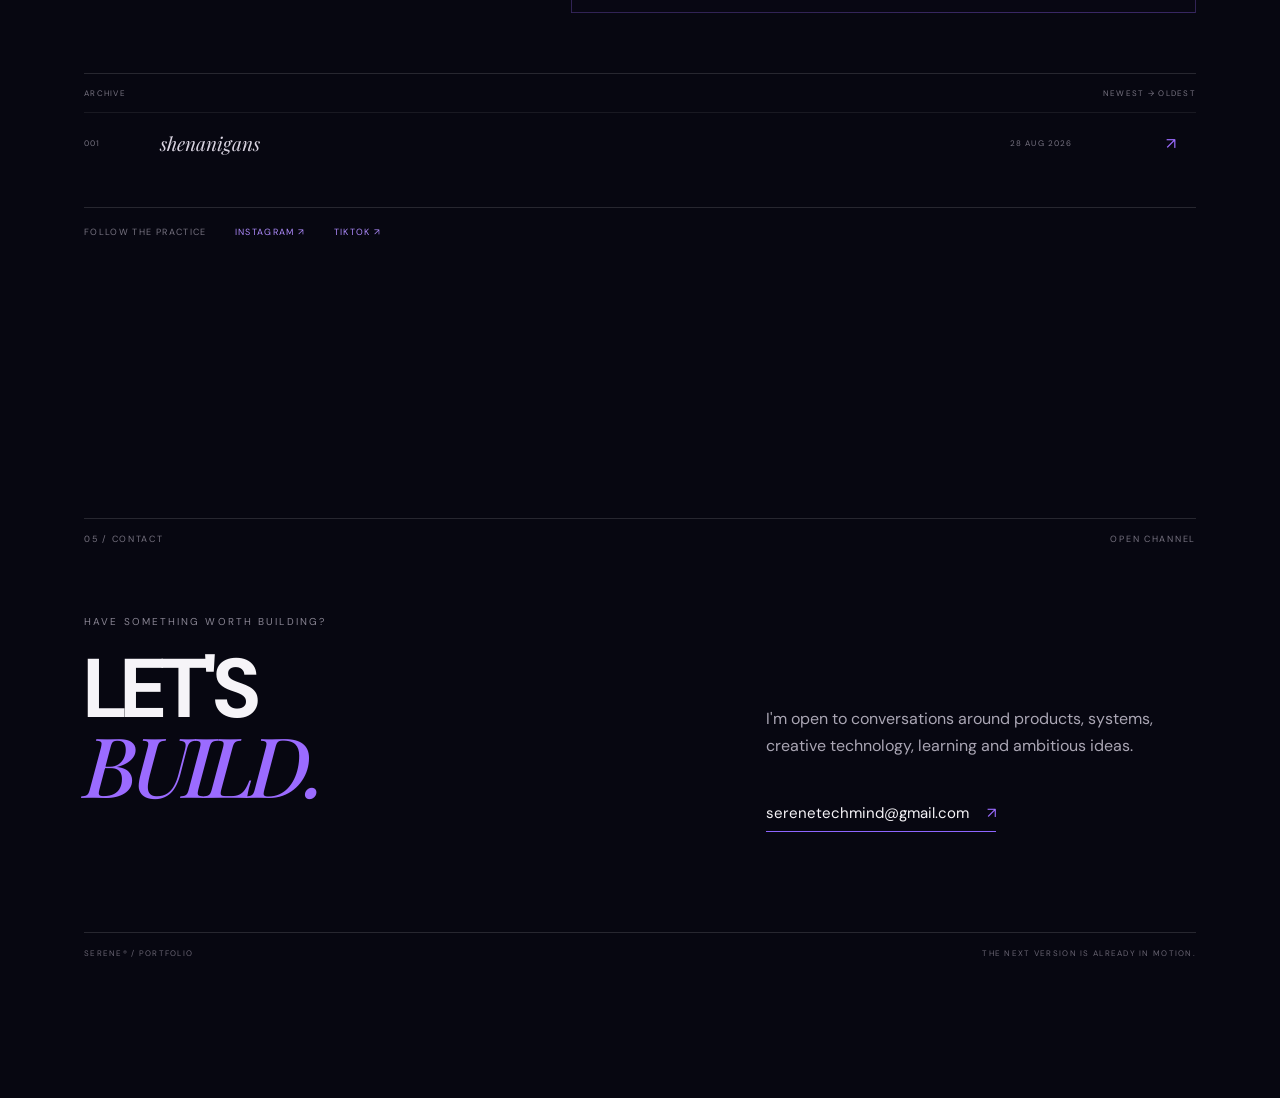
==== commit 1eb40cb9: "feat: upgrade portfolio to V4 living calibration" ====
--- a/index.html
+++ b/index.html
@@ -216,19 +216,23 @@
     <span>LANGUAGE / DAILY PRACTICE</span>
   </div>
   <div class="calibration-layout">
-    <div>
+    <div class="calibration-intro">
       <p class="micro">THE SERENE CALIBRATION</p>
       <h2>Words are<br><em>instruments.</em></h2>
       <p class="body-copy">A daily practice of learning a new word, using it deliberately, and turning language into small pieces of thought.</p>
-    </div>
-    <article class="calibration-card">
-      <div class="calibration-meta"><span>ENTRY 001</span><span>WORD / SHENANIGANS</span></div>
-      <p>Let the noisy world play out its desperate shenanigans below,<br>
-      Where chaotic currents flicker in a temporary show.<br>
-      Unmoved by fleeting theater, we maintain our quiet steady line,<br>
-      Crafting pristine architecture that outlasts the march of time.</p>
-      <div class="calibration-foot"><span>LANGUAGE PRACTICE</span><span>01 / 01</span></div>
-    </article>
+      <div class="calibration-counter"><span id="calibrationCount">01</span> ENTRIES IN THE ARCHIVE</div>
+    </div>
+    <article class="calibration-card" id="featuredCalibration">
+      <div class="calibration-meta"><span id="featuredEntry">ENTRY 001</span><span id="featuredDate">28 AUG 2026</span></div>
+      <div class="calibration-word"><span>WORD /</span> <strong id="featuredWord">SHENANIGANS</strong> <small id="featuredClass">NOUN</small></div>
+      <p id="featuredText"></p>
+      <div class="calibration-note" id="featuredNote"></div>
+      <div class="calibration-foot"><span>LANGUAGE PRACTICE</span><button class="calibration-share" id="shareCalibration">COPY ENTRY LINK ↗</button></div>
+    </article>
+  </div>
+  <div class="calibration-archive">
+    <div class="archive-head"><span>ARCHIVE</span><span>NEWEST → OLDEST</span></div>
+    <div id="calibrationArchive"></div>
   </div>
   <div class="social-row">
     <span>FOLLOW THE PRACTICE</span>
@@ -260,6 +264,7 @@
 </main>
 
 <div class="toast" id="toast" role="status"></div>
+<script src="calibrations.js"></script>
 <script src="script.js"></script>
 </body>
 </html>
--- a/style.css
+++ b/style.css
@@ -84,7 +84,7 @@
 
 @media(max-width:760px){
   .site-header{height:72px;padding:0 20px}.system-status{display:none}.header-year{margin-left:auto}.brand{font-size:22px}
-  .nav-orb{right:16px;bottom:16px;width:56px;height:56px}.floating-nav{right:16px;bottom:82px;width:min(224px,calc(100vw - 32px));padding:8px}}
+  .nav-orb{right:16px;bottom:16px;width:56px;height:56px}.floating-nav{right:16px;bottom:82px;width:min(224px,calc(100vw - 32px));padding:8px}
   .hero{min-height:100svh;padding-top:130px;padding-bottom:100px;align-items:flex-start}.hero-grid{inset:72px 0 0;background-size:52px 52px}.hero-top{top:98px;font-size:8px;letter-spacing:.15em}.desktop-only{display:none}
   .hero h1{font-size:18vw;line-height:.79;margin-bottom:34px}.hero-explain{font-size:17px;line-height:1.55}.hero-routes{display:grid;grid-template-columns:1fr;gap:10px}.route{min-width:0;width:100%;min-height:72px}.proof-strip{gap:11px;flex-wrap:wrap;margin-top:24px;font-size:8px}
   .orbit-a{width:320px;height:320px;right:-205px;top:36%}.orbit-b{width:235px;height:235px;right:-25px;top:49%}.orbit-c{width:130px;height:130px;right:100px;top:60%}
@@ -95,3 +95,31 @@
   .world-intro{margin-bottom:45px}.world-card{grid-template-columns:28px 1fr;gap:10px;padding:35px 0;min-height:0}.world-visual,.lab-visual{grid-column:2;min-height:220px;margin-top:20px}.world-info h3{font-size:16vw}
   .lab-frame-body{padding:45px 24px}.lab-frame-body h2{font-size:18vw}.calibration-layout{grid-template-columns:1fr;gap:32px}.calibration h2{font-size:17vw}.calibration-card{padding:18px;min-height:270px}.calibration-card p{font-size:17px}.social-row{gap:14px;flex-wrap:wrap}.contact{min-height:80svh}footer{gap:20px;flex-direction:column;margin-top:70px}
 }
+
+/* V4 — living interface refinements */
+.floating-nav{width:min(214px,calc(100vw - 40px));padding:7px 9px;border-radius:2px;box-shadow:0 18px 55px rgba(0,0,0,.52)}
+.floating-nav .nav-caption{padding:8px 7px 9px;font-size:8px;letter-spacing:.16em}
+.floating-nav button{padding:9px 7px;font-size:9px;letter-spacing:.13em;min-height:36px}
+.floating-nav button span{min-width:22px}
+.nav-orb{width:58px;height:58px;right:20px;bottom:20px}
+.calibration-word{margin:22px 0 8px;font-size:10px;letter-spacing:.14em;color:#777381}
+.calibration-word strong{font-size:clamp(20px,2.5vw,30px);letter-spacing:.03em;color:#f2eef8;margin-left:6px}
+.calibration-word small{color:#9b6bff;margin-left:8px}
+.calibration-note{font-size:11px;line-height:1.55;color:#777381;max-width:520px}
+.calibration-counter{margin-top:35px;padding-top:15px;border-top:1px solid var(--line);font-size:9px;letter-spacing:.16em;color:#777381}
+.calibration-counter span{font-size:18px;color:#b08cff;margin-right:7px}
+.calibration-foot{align-items:center}
+.calibration-share{font-size:8px;letter-spacing:.14em;color:#9f77ff;transition:.2s}
+.calibration-share:hover{color:#fff}
+.calibration-archive{margin-top:60px;border-top:1px solid var(--line)}
+.archive-head{display:flex;justify-content:space-between;padding:14px 0;font-size:8px;letter-spacing:.16em;color:#777381}
+.archive-item{width:100%;display:grid;grid-template-columns:60px 1fr 140px 30px;align-items:center;gap:16px;padding:17px 0;border-top:1px solid rgba(255,255,255,.07);text-align:left;color:#d9d4e1;transition:.25s}
+.archive-item:hover{padding-left:10px;background:linear-gradient(90deg,rgba(143,86,255,.08),transparent)}
+.archive-no,.archive-date{font-size:8px;letter-spacing:.14em;color:#777381}.archive-word{font-family:"Playfair Display",serif;font-style:italic;font-size:19px}.archive-arrow{color:#9b6bff}
+.reading-progress{position:fixed;z-index:30;left:0;top:0;width:100%;height:2px;background:linear-gradient(90deg,#7a5cff,#c24dff);transform-origin:left center;transform:scaleX(0);pointer-events:none}
+@media(max-width:760px){
+ .floating-nav{width:196px;right:16px;bottom:79px;padding:6px 8px}
+ .floating-nav button{min-height:34px;padding:8px 6px}
+ .nav-orb{right:16px;bottom:16px;width:54px;height:54px}
+ .calibration-word{margin-top:18px}.archive-item{grid-template-columns:40px 1fr 88px 18px;gap:8px}.archive-word{font-size:17px}.archive-date{font-size:7px}
+}
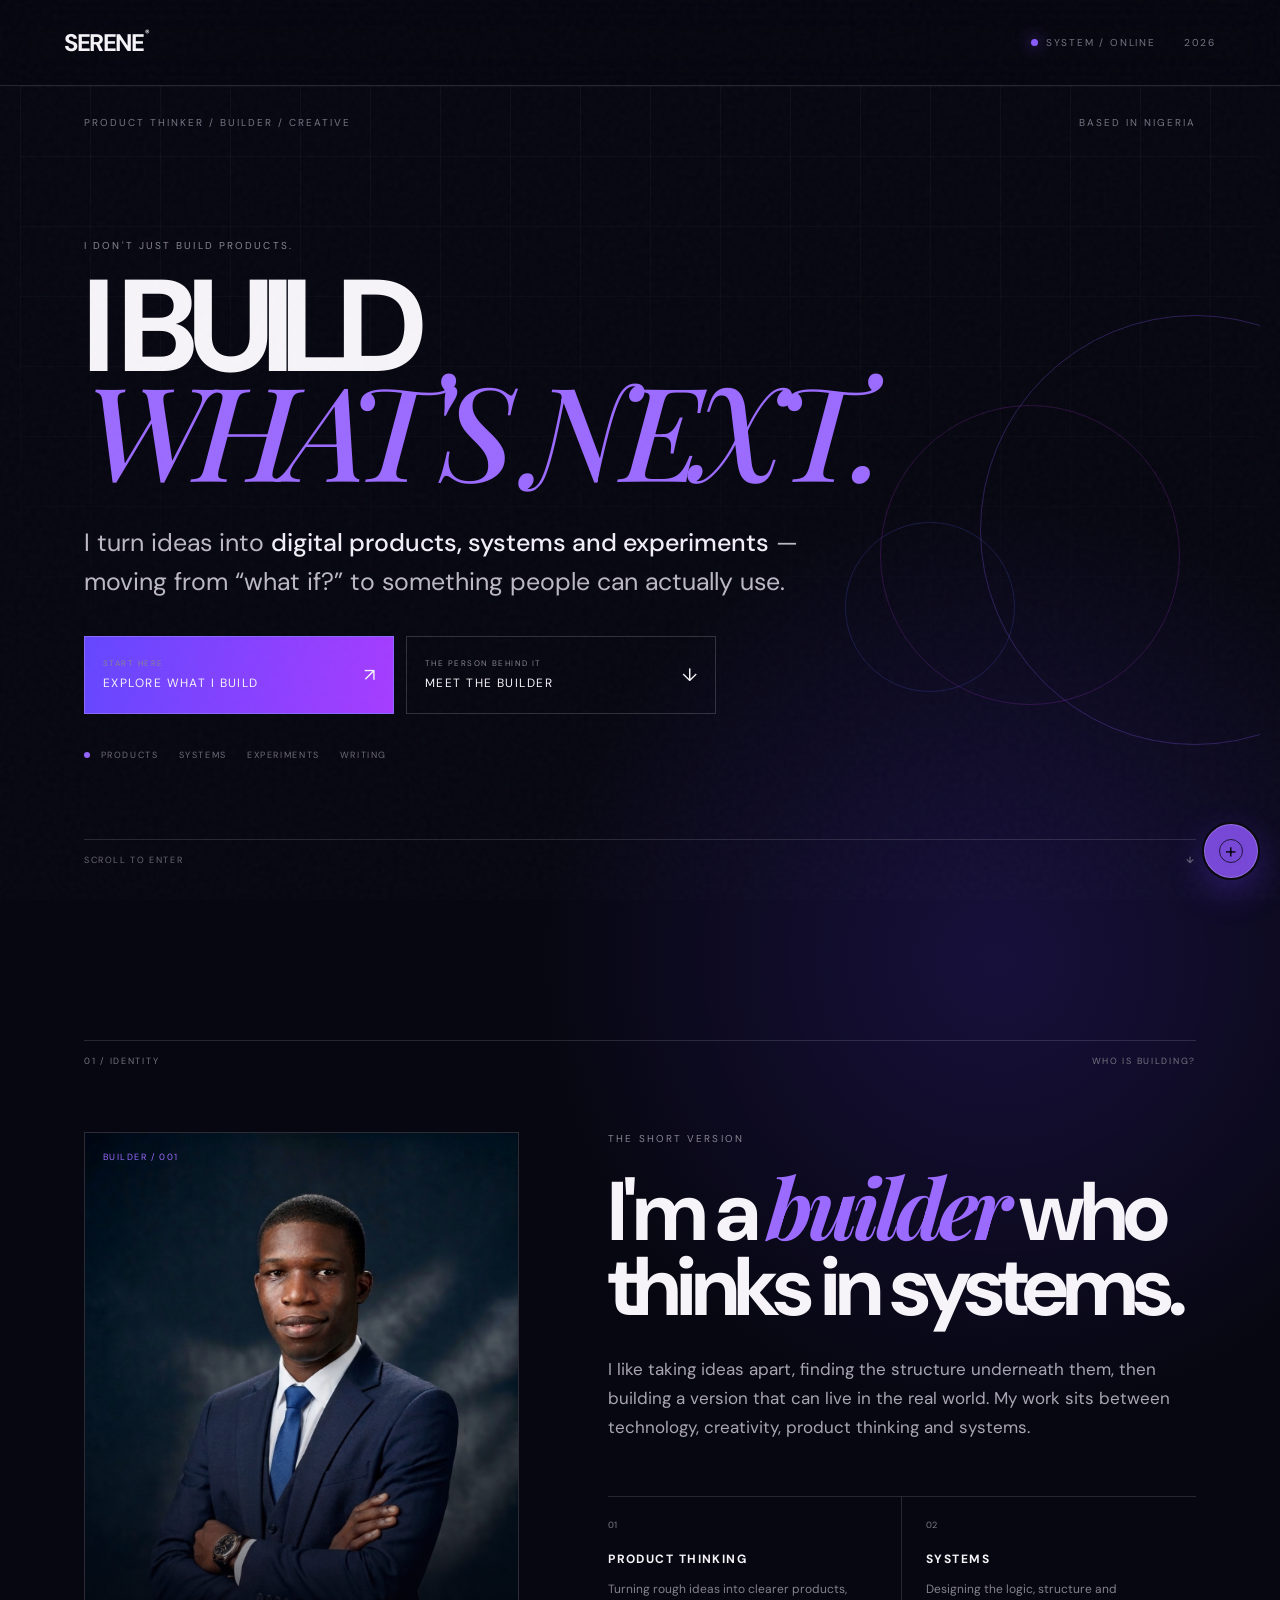
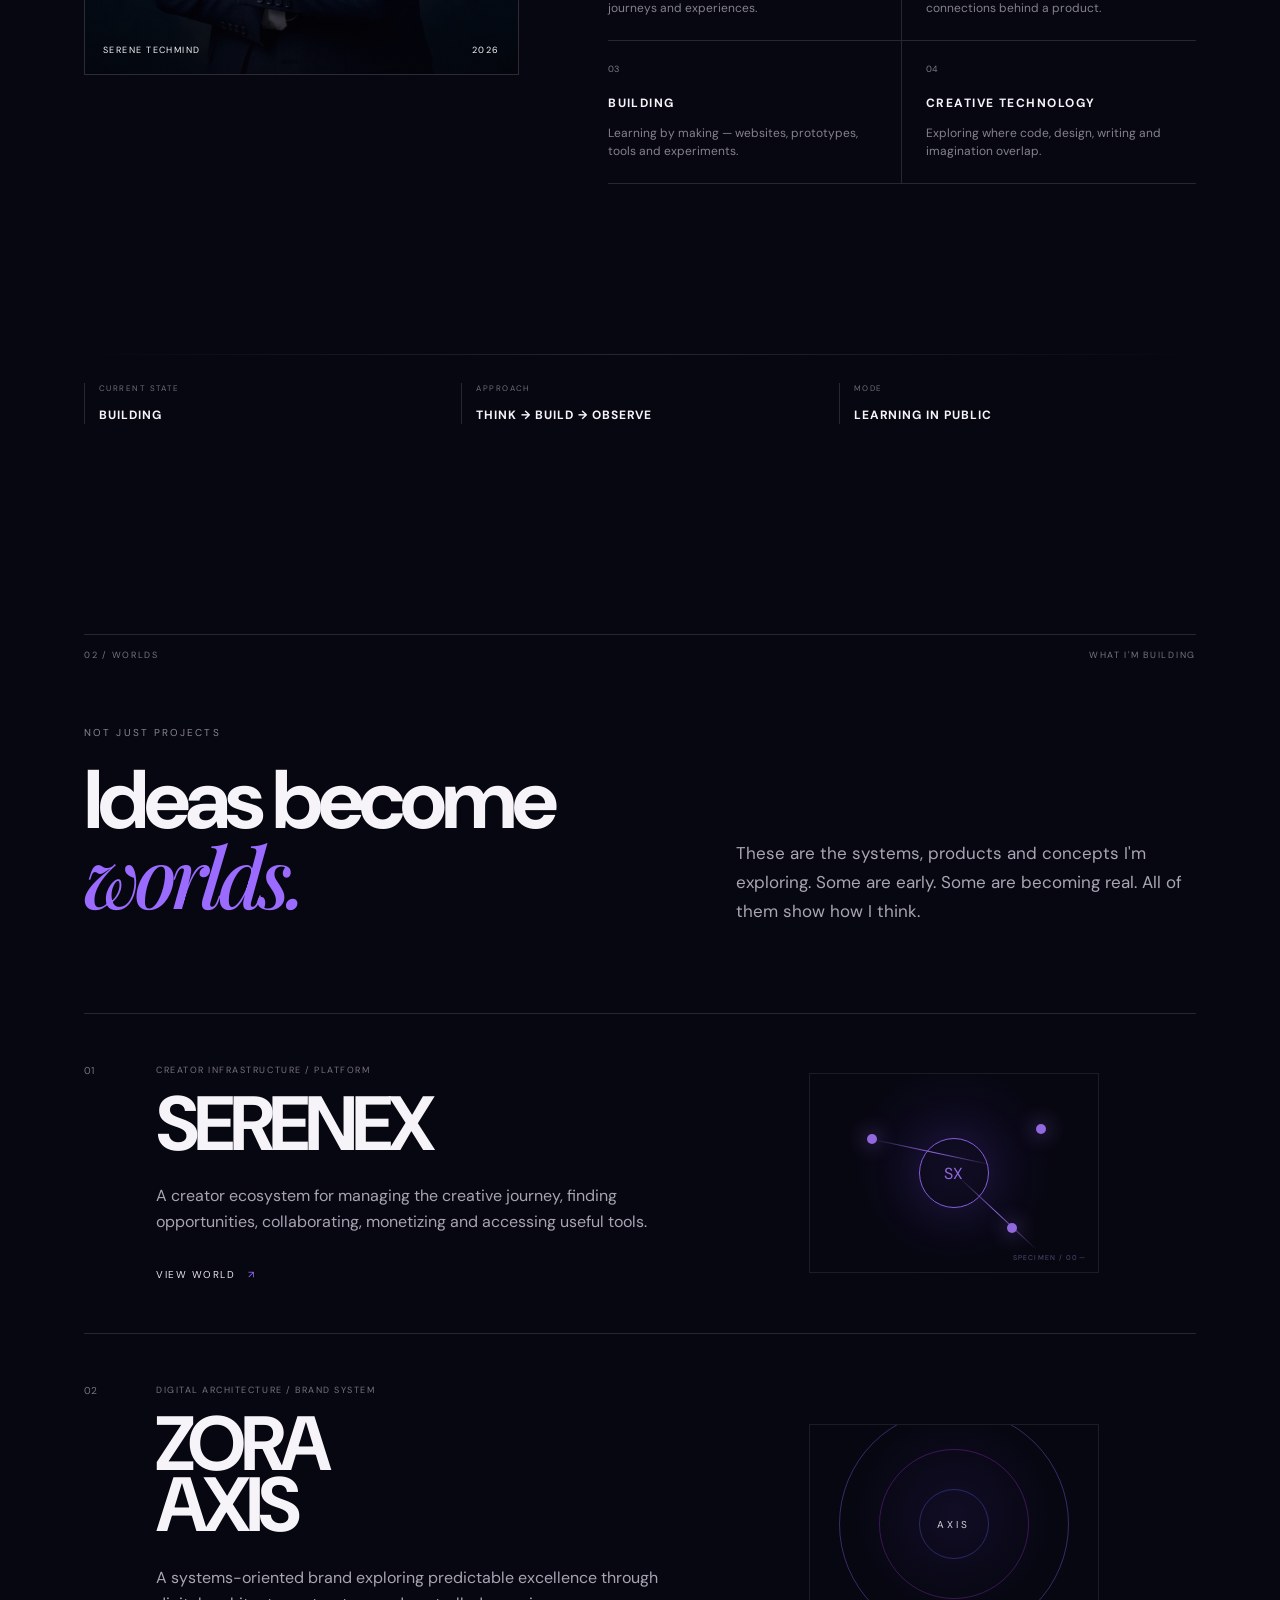
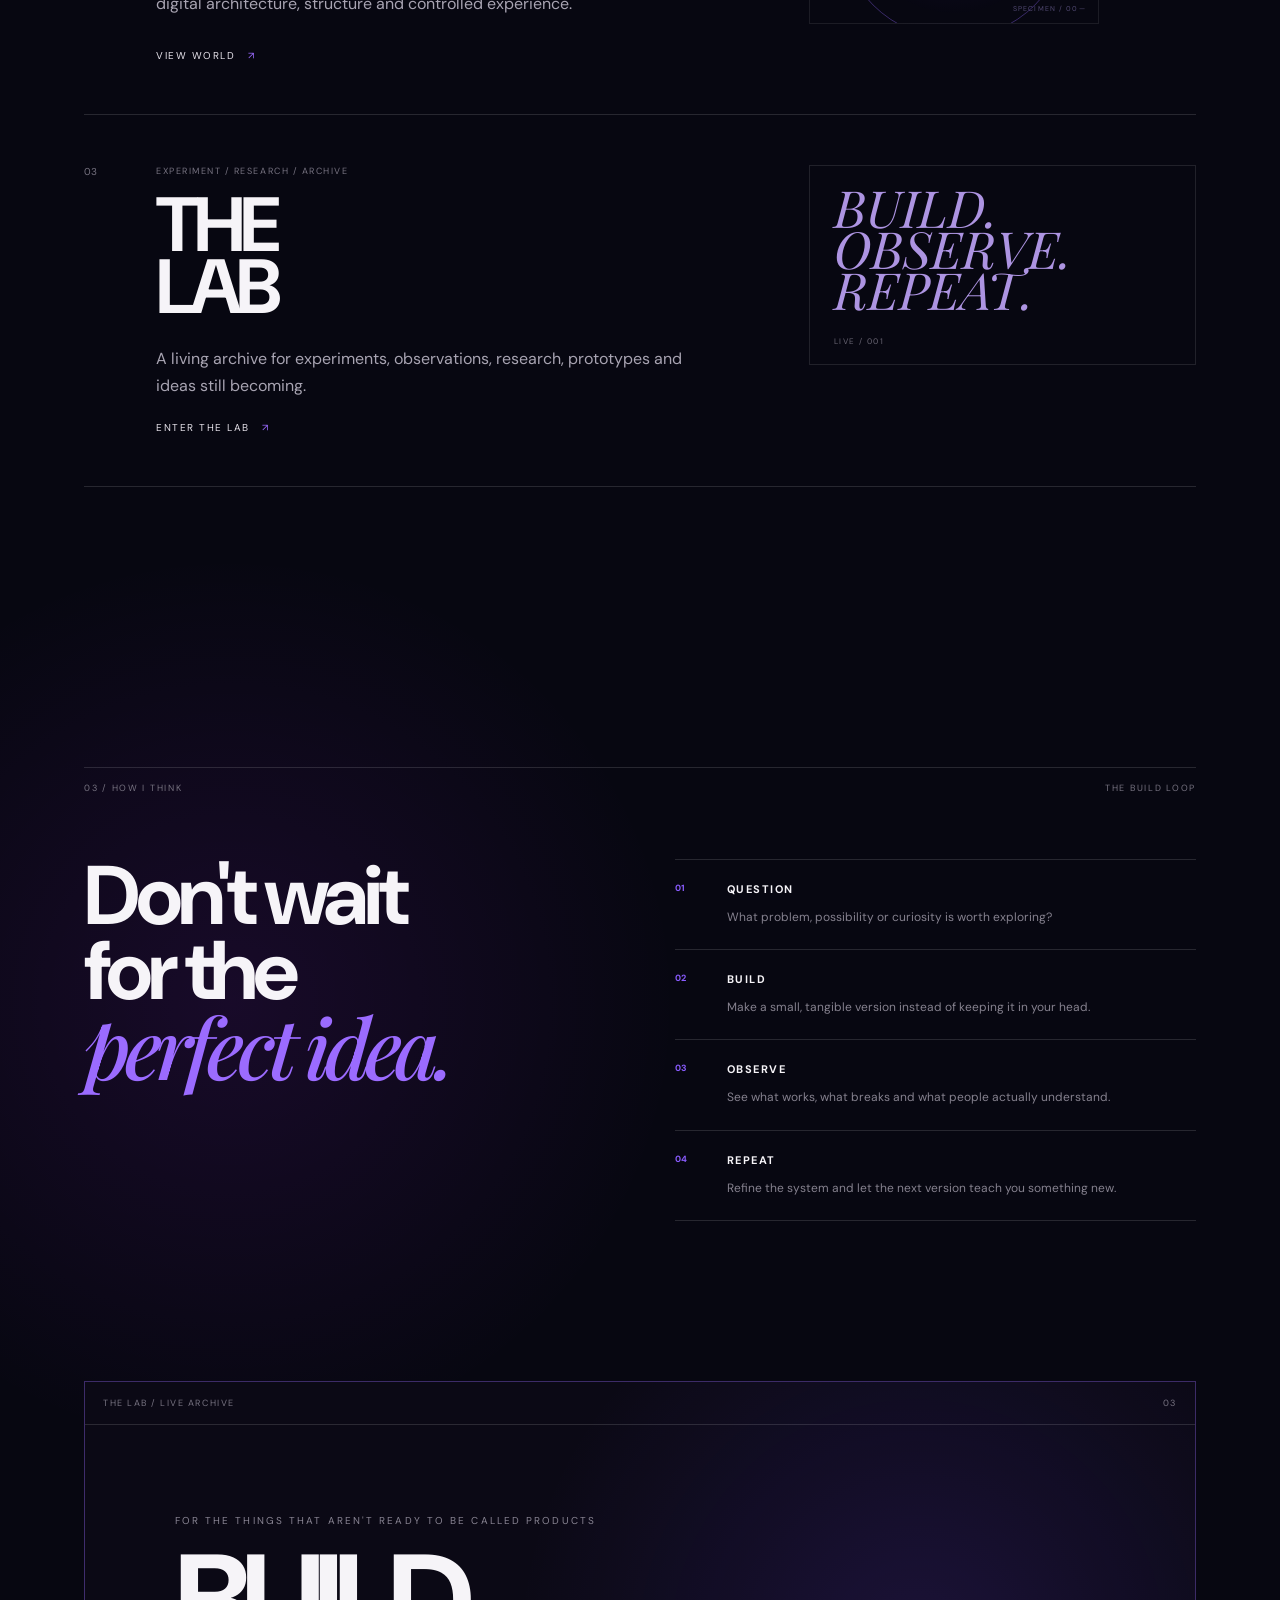
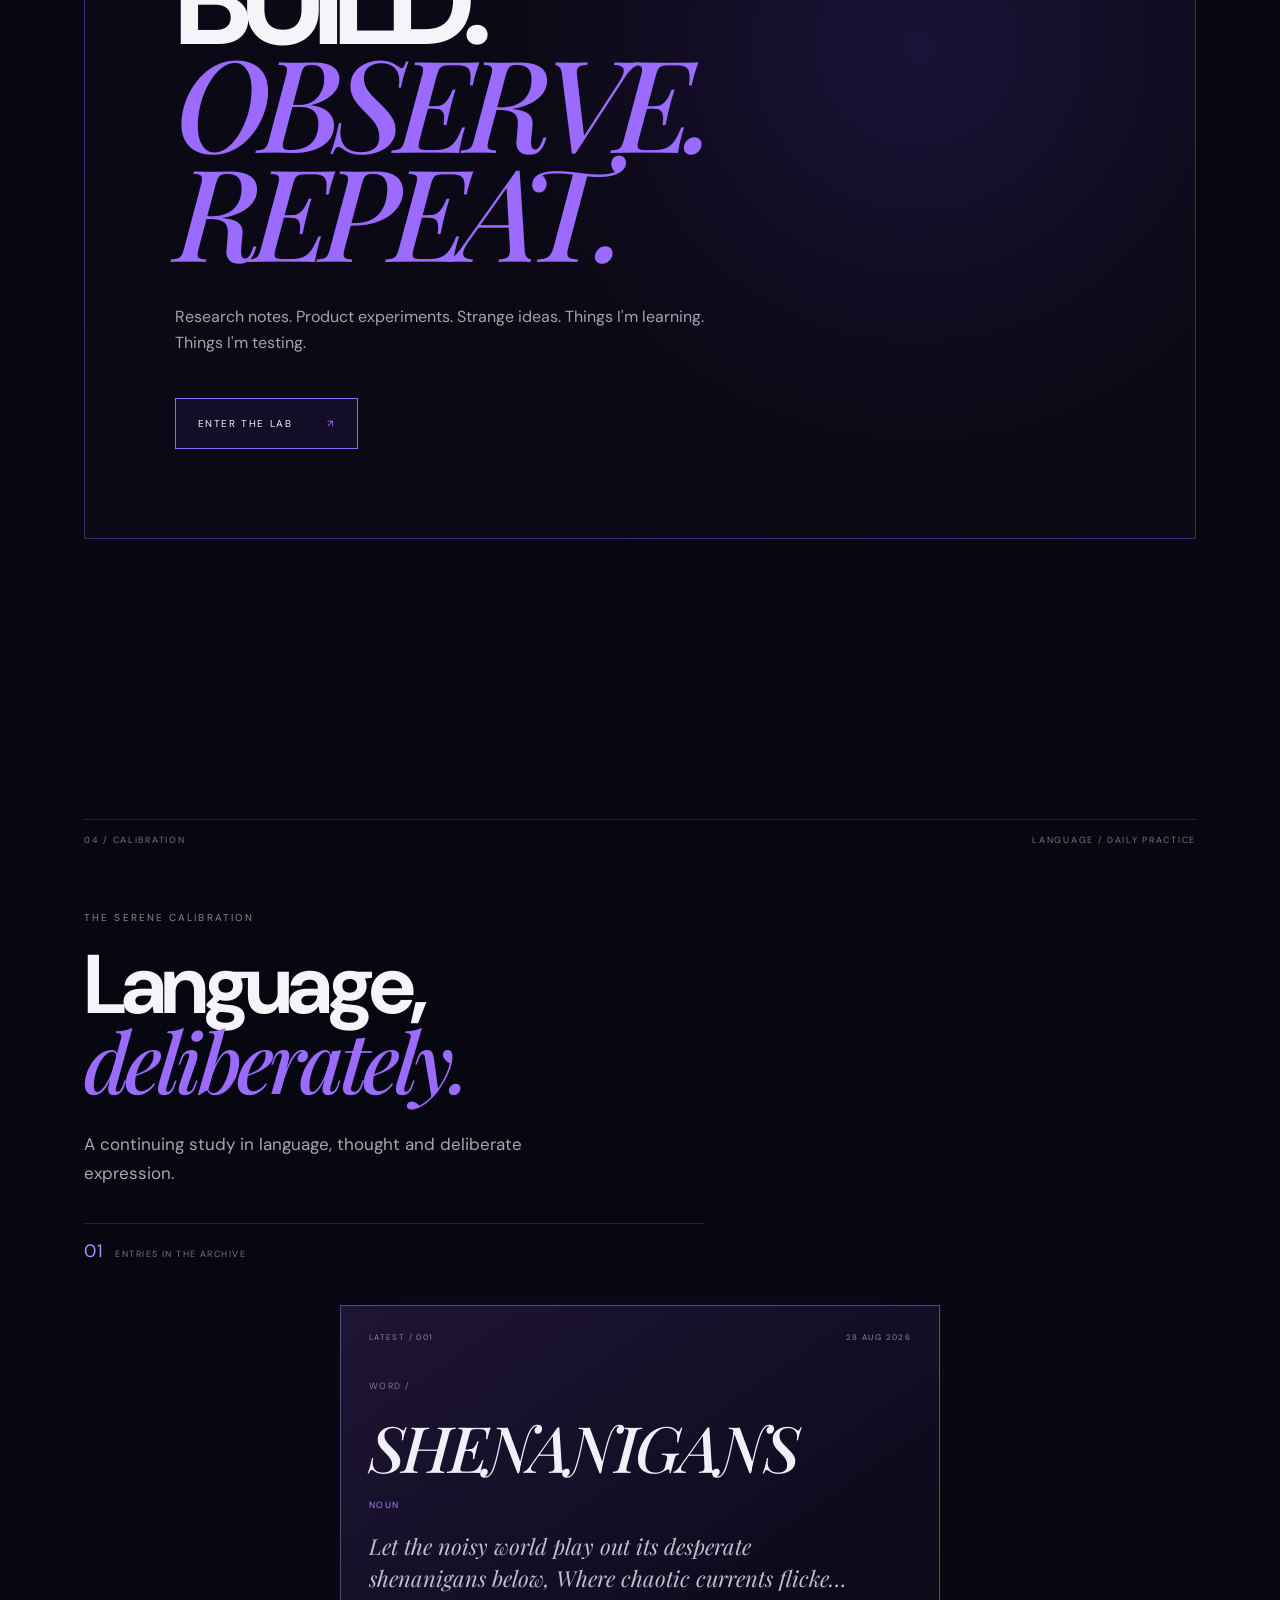
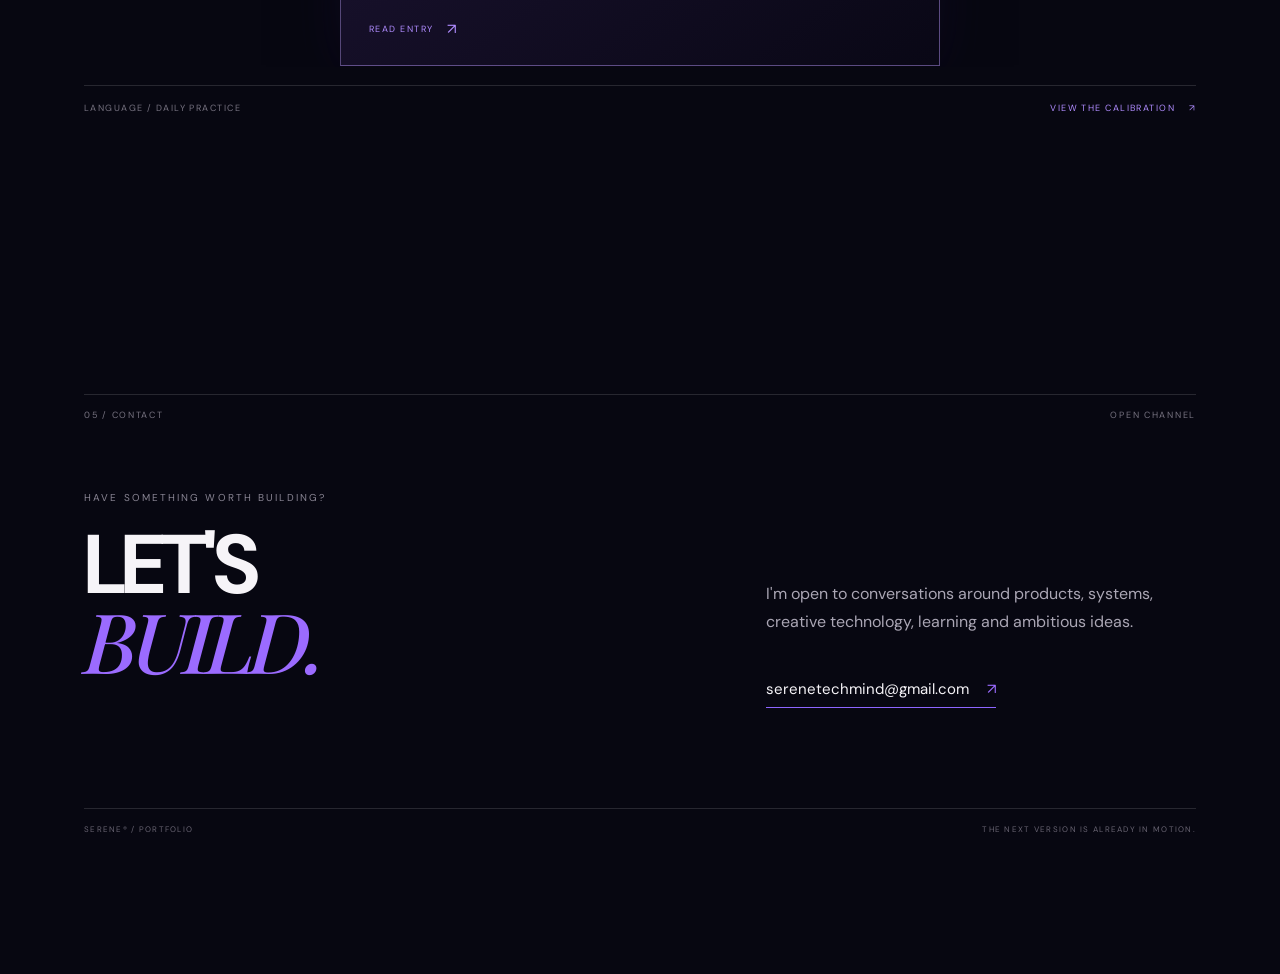
==== commit ac72b83f: "feat: refine calibration editorial experience" ====
--- a/index.html
+++ b/index.html
@@ -215,29 +215,33 @@
     <span>04 / CALIBRATION</span>
     <span>LANGUAGE / DAILY PRACTICE</span>
   </div>
-  <div class="calibration-layout">
-    <div class="calibration-intro">
-      <p class="micro">THE SERENE CALIBRATION</p>
-      <h2>Words are<br><em>instruments.</em></h2>
-      <p class="body-copy">A daily practice of learning a new word, using it deliberately, and turning language into small pieces of thought.</p>
-      <div class="calibration-counter"><span id="calibrationCount">01</span> ENTRIES IN THE ARCHIVE</div>
-    </div>
-    <article class="calibration-card" id="featuredCalibration">
-      <div class="calibration-meta"><span id="featuredEntry">ENTRY 001</span><span id="featuredDate">28 AUG 2026</span></div>
-      <div class="calibration-word"><span>WORD /</span> <strong id="featuredWord">SHENANIGANS</strong> <small id="featuredClass">NOUN</small></div>
-      <p id="featuredText"></p>
-      <div class="calibration-note" id="featuredNote"></div>
-      <div class="calibration-foot"><span>LANGUAGE PRACTICE</span><button class="calibration-share" id="shareCalibration">COPY ENTRY LINK ↗</button></div>
-    </article>
-  </div>
-  <div class="calibration-archive">
-    <div class="archive-head"><span>ARCHIVE</span><span>NEWEST → OLDEST</span></div>
-    <div id="calibrationArchive"></div>
-  </div>
-  <div class="social-row">
-    <span>FOLLOW THE PRACTICE</span>
-    <a href="https://www.instagram.com/takesbyserene/" target="_blank" rel="noopener">INSTAGRAM ↗</a>
-    <a href="https://www.tiktok.com/@takes.by.serene" target="_blank" rel="noopener">TIKTOK ↗</a>
+  <div class="calibration-preview-intro">
+    <p class="micro">THE SERENE CALIBRATION</p>
+    <h2>Language,<br><em>deliberately.</em></h2>
+    <p class="body-copy">A continuing study in language, thought and deliberate expression.</p>
+    <div class="calibration-counter"><span id="calibrationCount">00</span> ENTRIES IN THE ARCHIVE</div>
+  </div>
+  <div class="calibration-preview" id="calibrationPreview" aria-label="Latest Calibration entries">
+    <a class="calibration-preview-card calibration-rear calibration-rear-left" data-preview-index="1" href="calibration.html" aria-label="Open Calibration entry">
+      <div class="preview-card-top"><span class="preview-entry">ENTRY —</span><span class="preview-date">—</span></div>
+      <div class="preview-word"><span>WORD /</span><strong>CALIBRATION</strong><small>—</small></div>
+      <p class="preview-excerpt"></p>
+    </a>
+    <a class="calibration-preview-card calibration-rear calibration-rear-right" data-preview-index="2" href="calibration.html" aria-label="Open Calibration entry">
+      <div class="preview-card-top"><span class="preview-entry">ENTRY —</span><span class="preview-date">—</span></div>
+      <div class="preview-word"><span>WORD /</span><strong>CALIBRATION</strong><small>—</small></div>
+      <p class="preview-excerpt"></p>
+    </a>
+    <a class="calibration-preview-card calibration-front" data-preview-index="0" href="calibration.html" aria-label="Read the latest Calibration entry">
+      <div class="preview-card-top"><span class="preview-entry">LATEST / —</span><span class="preview-date">—</span></div>
+      <div class="preview-word"><span>WORD /</span><strong>CALIBRATION</strong><small>—</small></div>
+      <p class="preview-excerpt">The archive is gathering.</p>
+      <span class="preview-action">READ ENTRY <b>↗</b></span>
+    </a>
+  </div>
+  <div class="calibration-preview-foot">
+    <span>LANGUAGE / DAILY PRACTICE</span>
+    <a href="calibration.html">VIEW THE CALIBRATION <span>↗</span></a>
   </div>
 </section>
 
--- a/style.css
+++ b/style.css
@@ -68,11 +68,11 @@
 .signal{padding-top:30px;padding-bottom:70px}.signal-line{height:1px;background:linear-gradient(90deg,transparent,var(--line),transparent)}.signal-grid{display:grid;grid-template-columns:repeat(3,1fr);gap:20px;padding-top:28px}.signal-grid div{border-left:1px solid var(--line);padding-left:14px}.signal-grid small{display:block;color:#706c7a;font-size:8px;letter-spacing:.18em;margin-bottom:10px}.signal-grid strong{font-size:12px;letter-spacing:.08em}
 
 .world-intro{display:grid;grid-template-columns:1fr 1fr;gap:60px;align-items:end;margin-bottom:70px}.world-intro .body-copy{justify-self:end;max-width:460px}
-.world-list{border-top:1px solid var(--line)}.world-card{display:grid;grid-template-columns:60px 1fr .85fr;gap:30px;padding:50px 0;border-bottom:1px solid var(--line);min-height:430px}.world-number{font-size:10px;color:#777381}.world-label{font-size:9px;letter-spacing:.17em;color:#777381;margin-bottom:18px}.world-info h3{font-size:clamp(45px,6vw,82px);line-height:.8;letter-spacing:-.065em;margin:0 0 28px}.world-info p{color:#a8a4b2;line-height:1.65;max-width:530px}.text-action{padding:0;margin-top:16px;color:#e7e3eb;font-size:10px;letter-spacing:.15em}.text-action span{color:#9b6bff;margin-left:8px}.world-visual{min-height:300px;position:relative;border:1px solid rgba(255,255,255,.10);overflow:hidden;background:radial-gradient(circle at center,rgba(124,80,255,.12),transparent 55%)}
+.world-list{border-top:1px solid var(--line)}.world-card{display:grid;grid-template-columns:60px 1fr .85fr;gap:30px;padding:50px 0;border-bottom:1px solid var(--line);min-height:350px}.world-number{font-size:10px;color:#777381}.world-label{font-size:9px;letter-spacing:.17em;color:#777381;margin-bottom:18px}.world-info h3{font-size:clamp(45px,6vw,82px);line-height:.8;letter-spacing:-.065em;margin:0 0 28px}.world-info p{color:#a8a4b2;line-height:1.65;max-width:530px}.text-action{padding:0;margin-top:16px;color:#e7e3eb;font-size:10px;letter-spacing:.15em}.text-action span{color:#9b6bff;margin-left:8px}.world-visual{min-height:220px;position:relative;border:1px solid rgba(255,255,255,.10);overflow:hidden;background:radial-gradient(circle at center,rgba(124,80,255,.12),transparent 55%)}
 .visual-core{position:absolute;left:50%;top:50%;transform:translate(-50%,-50%);width:80px;height:80px;border:1px solid #9b6bff;border-radius:50%;display:grid;place-items:center;color:#a879ff;box-shadow:0 0 50px rgba(133,88,255,.2)}
 .node{position:absolute;width:12px;height:12px;border-radius:50%;background:#a879ff;box-shadow:0 0 20px #a879ff}.node-1{left:20%;top:30%}.node-2{right:18%;top:25%}.node-3{right:28%;bottom:20%}.connection{position:absolute;height:1px;background:linear-gradient(90deg,transparent,#a879ff,transparent);transform-origin:left center}.c1{width:42%;left:22%;top:33%;transform:rotate(12deg)}.c2{width:38%;left:51%;top:51%;transform:rotate(43deg)}
 .axis-visual{display:grid;place-items:center;position:relative}.axis-ring{position:absolute;width:230px;height:230px;border:1px solid rgba(146,103,255,.55);border-radius:50%}.ring-2{width:150px;height:150px;border-color:rgba(196,62,255,.4)}.ring-3{width:70px;height:70px;border-color:rgba(90,105,255,.5)}.axis-visual span{font-size:10px;letter-spacing:.3em;z-index:2}
-.lab-world .world-visual{background:linear-gradient(145deg,rgba(131,74,255,.13),rgba(20,16,34,.8))}.lab-visual{min-height:300px;border:1px solid rgba(255,255,255,.12);padding:30px;display:flex;flex-direction:column;justify-content:center;font-family:"Playfair Display",serif;font-style:italic;font-size:clamp(28px,4vw,55px);line-height:.8;color:#c5a8ff}.lab-visual small{font-family:"DM Sans";font-style:normal;font-size:8px;letter-spacing:.18em;color:#777381;margin-top:28px}
+.lab-world .world-visual{background:linear-gradient(145deg,rgba(131,74,255,.13),rgba(20,16,34,.8))}.lab-visual{min-height:220px;border:1px solid rgba(255,255,255,.12);padding:30px;display:flex;flex-direction:column;justify-content:center;font-family:"Playfair Display",serif;font-style:italic;font-size:clamp(28px,4vw,55px);line-height:.8;color:#c5a8ff}.lab-visual small{font-family:"DM Sans";font-style:normal;font-size:8px;letter-spacing:.18em;color:#777381;margin-top:28px}
 
 .method-layout{display:grid;grid-template-columns:1fr 1fr;gap:70px}.method-steps{border-top:1px solid var(--line)}.method-steps>div{display:grid;grid-template-columns:40px 1fr;gap:12px;padding:22px 0;border-bottom:1px solid var(--line)}.method-steps b{font-size:9px;color:#8a5cff}.method-steps strong{font-size:11px;letter-spacing:.13em}.method-steps p{grid-column:2;color:#85818e;font-size:12px;line-height:1.6;margin:0}
 
@@ -92,7 +92,7 @@
   .section{padding-top:95px;padding-bottom:95px}.section-head{font-size:8px;margin-bottom:42px}.identity-layout,.world-intro,.method-layout,.contact-layout{grid-template-columns:1fr;gap:40px}.portrait-card{max-width:none}.identity-content h2,.world-intro h2,.method h2,.contact h2{font-size:17vw}.body-copy{font-size:15px}
   .capabilities{grid-template-columns:1fr}.capabilities>div:nth-child(odd){border-right:0;padding-right:0}.capabilities>div:nth-child(even){padding-left:0}
   .signal{padding-top:10px;padding-bottom:50px}.signal-grid{grid-template-columns:1fr;gap:14px}.signal-grid div{padding:13px 0 13px 12px}
-  .world-intro{margin-bottom:45px}.world-card{grid-template-columns:28px 1fr;gap:10px;padding:35px 0;min-height:0}.world-visual,.lab-visual{grid-column:2;min-height:220px;margin-top:20px}.world-info h3{font-size:16vw}
+  .world-intro{margin-bottom:45px}.world-card{grid-template-columns:28px 1fr;gap:10px;padding:35px 0;min-height:0}.world-visual,.lab-visual{grid-column:2;min-height:150px;margin-top:20px}.world-info h3{font-size:16vw}
   .lab-frame-body{padding:45px 24px}.lab-frame-body h2{font-size:18vw}.calibration-layout{grid-template-columns:1fr;gap:32px}.calibration h2{font-size:17vw}.calibration-card{padding:18px;min-height:270px}.calibration-card p{font-size:17px}.social-row{gap:14px;flex-wrap:wrap}.contact{min-height:80svh}footer{gap:20px;flex-direction:column;margin-top:70px}
 }
 
@@ -123,3 +123,16 @@
  .nav-orb{right:16px;bottom:16px;width:54px;height:54px}
  .calibration-word{margin-top:18px}.archive-item{grid-template-columns:40px 1fr 88px 18px;gap:8px}.archive-word{font-size:17px}.archive-date{font-size:7px}
 }
+
+
+/* V4.1 — editorial Calibration preview */
+.calibration-preview-intro{max-width:620px;margin-bottom:34px}.calibration-preview-intro h2{font-size:clamp(48px,6.5vw,94px);line-height:.9;letter-spacing:-.06em;margin:0 0 26px}.calibration-preview-intro h2 em{font-family:"Playfair Display",serif;color:#9b6bff;font-style:italic;font-weight:500}.calibration-preview-intro .body-copy{max-width:480px}.calibration-preview{position:relative;min-height:390px;display:grid;place-items:center;isolation:isolate;overflow:hidden}.calibration-preview-card{display:flex;flex-direction:column;text-decoration:none}.calibration-front{position:relative;z-index:3;width:min(100%,600px);min-height:340px;padding:26px 28px;border:1px solid rgba(188,157,255,.42);background:linear-gradient(145deg,rgba(33,23,58,.90),rgba(10,8,22,.92));box-shadow:0 22px 65px rgba(0,0,0,.40),0 0 55px rgba(126,77,255,.09);backdrop-filter:blur(18px);transform:translateY(4px)}.calibration-rear{position:absolute;z-index:1;width:min(54%,430px);height:290px;padding:22px;border:1px solid rgba(155,107,255,.20);background:rgba(20,14,38,.62);box-shadow:0 18px 45px rgba(0,0,0,.28);backdrop-filter:blur(14px);opacity:.62;pointer-events:auto}.calibration-rear-left{left:3%;top:48px;transform:rotate(-7deg) scale(.88)}.calibration-rear-right{right:3%;top:58px;transform:rotate(7deg) scale(.88)}.calibration-rear:hover{opacity:.82}.preview-card-top{display:flex;justify-content:space-between;gap:18px;color:#8f899b;font-size:8px;letter-spacing:.17em}.preview-word{margin:38px 0 20px;color:#817b8c;font-size:9px;letter-spacing:.16em}.preview-word strong{display:block;margin-top:12px;color:#f3eff8;font-family:"Playfair Display",serif;font-style:italic;font-size:clamp(32px,5vw,64px);font-weight:500;letter-spacing:-.04em}.preview-word small{display:block;margin-top:10px;color:#a984ff;font-size:9px;letter-spacing:.16em}.preview-excerpt{max-width:480px;margin:0;color:#c3bdcc;font-family:"Playfair Display",serif;font-style:italic;font-size:clamp(16px,1.8vw,22px);line-height:1.45}.preview-action{display:inline-flex;align-items:center;gap:14px;margin-top:auto;padding-top:24px;color:#b08cff;font-size:9px;letter-spacing:.16em}.preview-action b{font-size:15px;font-weight:400}.calibration-front[hidden],.calibration-rear[hidden]{display:none}.calibration-preview-foot{display:flex;justify-content:space-between;gap:20px;margin-top:18px;padding-top:16px;border-top:1px solid var(--line);color:#777381;font-size:9px;letter-spacing:.16em}.calibration-preview-foot a{color:#b08cff}.calibration-preview-foot a span{margin-left:10px}
+
+/* Dedicated Calibration publication */
+.calibration-page{min-height:100vh}.publication{width:min(100%,980px);margin:0 auto;padding:150px 32px 100px}.publication-header{display:flex;justify-content:space-between;gap:28px;align-items:end;border-bottom:1px solid var(--line);padding-bottom:24px}.publication-kicker{margin:0 0 22px;color:#9f77ff;font-size:9px;letter-spacing:.22em}.publication h1{max-width:760px;margin:0;font-size:clamp(54px,9vw,128px);line-height:.8;letter-spacing:-.075em}.publication h1 em{display:block;color:#b08cff;font-family:"Playfair Display",serif;font-weight:500;font-style:italic}.publication-deck{max-width:410px;margin:18px 0 0;color:#aaa6b4;line-height:1.7;font-size:16px}.publication-meta{display:flex;gap:28px;flex-wrap:wrap;color:#777381;font-size:9px;letter-spacing:.16em;white-space:nowrap}.publication-entry{margin-top:76px}.publication-entry-top{display:flex;justify-content:space-between;gap:20px;padding-bottom:14px;border-bottom:1px solid var(--line);color:#817b8c;font-size:9px;letter-spacing:.16em}.publication-entry-word{margin:34px 0 24px}.publication-entry-word span{color:#817b8c;font-size:10px;letter-spacing:.16em}.publication-entry-word strong{display:block;margin-top:10px;font-family:"Playfair Display",serif;color:#f5f1f8;font-size:clamp(54px,10vw,130px);line-height:.78;font-style:italic;font-weight:500;letter-spacing:-.07em}.publication-entry-word small{display:block;margin-top:16px;color:#a984ff;font-size:10px;letter-spacing:.2em}.publication-text{max-width:760px;color:#e9e4ef;font-family:"Playfair Display",serif;font-size:clamp(21px,2.8vw,36px);line-height:1.5;font-style:italic}.publication-text br + br{display:none}.publication-note{max-width:540px;margin-top:32px;color:#85818e;font-size:12px;line-height:1.6}.publication-entry-foot{display:flex;justify-content:space-between;align-items:center;gap:20px;margin-top:60px;padding-top:18px;border-top:1px solid var(--line);color:#777381;font-size:9px;letter-spacing:.16em}.publication-share{color:#b08cff;font-size:9px;letter-spacing:.14em}.publication-share:hover{color:#fff}.publication-navigation{display:flex;justify-content:space-between;gap:18px;margin-top:34px}.publication-navigation button{padding:12px 0;color:#b08cff;font-size:9px;letter-spacing:.15em}.publication-navigation button:disabled{color:#4e4a57;cursor:not-allowed}.publication-archive{margin-top:78px}.publication-archive-head{display:flex;justify-content:space-between;gap:20px;padding:14px 0;border-top:1px solid var(--line);border-bottom:1px solid var(--line);color:#777381;font-size:9px;letter-spacing:.17em}.publication-archive-list{display:grid}.publication-archive-item{display:grid;grid-template-columns:70px 1fr 150px 24px;align-items:center;gap:18px;width:100%;padding:18px 0;border:0;border-bottom:1px solid rgba(255,255,255,.08);text-align:left;color:#d9d4e1}.publication-archive-item:hover{color:#fff;background:rgba(143,86,255,.06)}.publication-archive-item.is-active{color:#b08cff}.publication-archive-item span{font-size:9px;letter-spacing:.14em;color:#777381}.publication-archive-item strong{font-family:"Playfair Display",serif;font-size:21px;font-style:italic;font-weight:500}.publication-empty{padding:54px 0;color:#a9a5b3;font-family:"Playfair Display",serif;font-size:24px;font-style:italic}
+@media(max-width:760px){.world-card{padding:32px 0}.world-visual,.lab-visual{min-height:150px}.calibration-preview{min-height:340px;margin-inline:-8px}.calibration-front{width:calc(100% - 28px);min-height:300px;padding:20px}.calibration-rear{width:calc(100% - 72px);height:250px;padding:17px}.calibration-rear-left{left:0;top:48px;transform:rotate(-6deg) scale(.88)}.calibration-rear-right{right:0;top:58px;transform:rotate(6deg) scale(.88)}.preview-word{margin:25px 0 15px}.preview-word strong{font-size:clamp(30px,11vw,50px)}.preview-excerpt{font-size:16px}.calibration-preview-foot{flex-direction:column;gap:12px}.publication{padding:118px 22px 72px}.publication-header{display:block}.publication-meta{margin-top:24px}.publication h1{font-size:17vw}.publication-entry{margin-top:54px}.publication-entry-top{font-size:8px}.publication-entry-word strong{font-size:20vw}.publication-text{font-size:23px}.publication-entry-foot{align-items:flex-start;flex-direction:column;margin-top:42px}.publication-navigation{margin-top:22px}.publication-archive{margin-top:60px}.publication-archive-item{grid-template-columns:42px 1fr 70px 15px;gap:7px}.publication-archive-item strong{font-size:17px}.publication-archive-item span{font-size:7px}.publication-return{margin-top:54px}}
+
+
+/* V4.2 — hierarchy refinement */
+.world-card{grid-template-columns:44px minmax(0,1fr) minmax(220px,.62fr);gap:28px;min-height:320px}.world-card .world-info{padding-right:clamp(0px,2vw,24px)}.world-visual{height:200px;min-height:0;aspect-ratio:1.45;align-self:center;opacity:.86;background:radial-gradient(circle at 50% 45%,rgba(124,80,255,.10),transparent 58%)}.world-visual:after{content:"SPECIMEN / 00—";position:absolute;right:12px;bottom:10px;color:rgba(190,169,255,.48);font-size:7px;letter-spacing:.16em}.lab-visual{height:200px;min-height:0;padding:24px;opacity:.88}.axis-visual .axis-ring{opacity:.78}.visual-core{width:70px;height:70px}.node{width:10px;height:10px}.calibration-preview{min-height:370px;margin-top:6px}.calibration-front{min-height:330px;transition:transform .3s ease,box-shadow .3s ease}.calibration-front:hover{transform:translateY(0);box-shadow:0 26px 75px rgba(0,0,0,.46),0 0 60px rgba(126,77,255,.12)}.calibration-rear{height:270px;top:64px;opacity:.54}.calibration-rear-left{left:5%;transform:rotate(-7deg) scale(.86)}.calibration-rear-right{right:5%;transform:rotate(7deg) scale(.86)}.preview-excerpt{display:-webkit-box;-webkit-box-orient:vertical;-webkit-line-clamp:2;overflow:hidden}
+@media(max-width:760px){.world-card{padding:28px 0}.world-card .world-info{padding-right:0}.world-visual,.lab-visual{height:138px;min-height:0;aspect-ratio:auto;margin-top:14px}.world-visual:after{right:9px;bottom:8px;font-size:6px}.lab-visual{padding:20px}.visual-core{width:58px;height:58px}.node{width:8px;height:8px}.calibration-preview{min-height:326px;margin-top:0}.calibration-front{min-height:286px}.calibration-rear{height:224px;top:58px;opacity:.48}.calibration-rear-left{left:0;transform:rotate(-6deg) scale(.84)}.calibration-rear-right{right:0;transform:rotate(6deg) scale(.84)}.preview-excerpt{-webkit-line-clamp:2}}
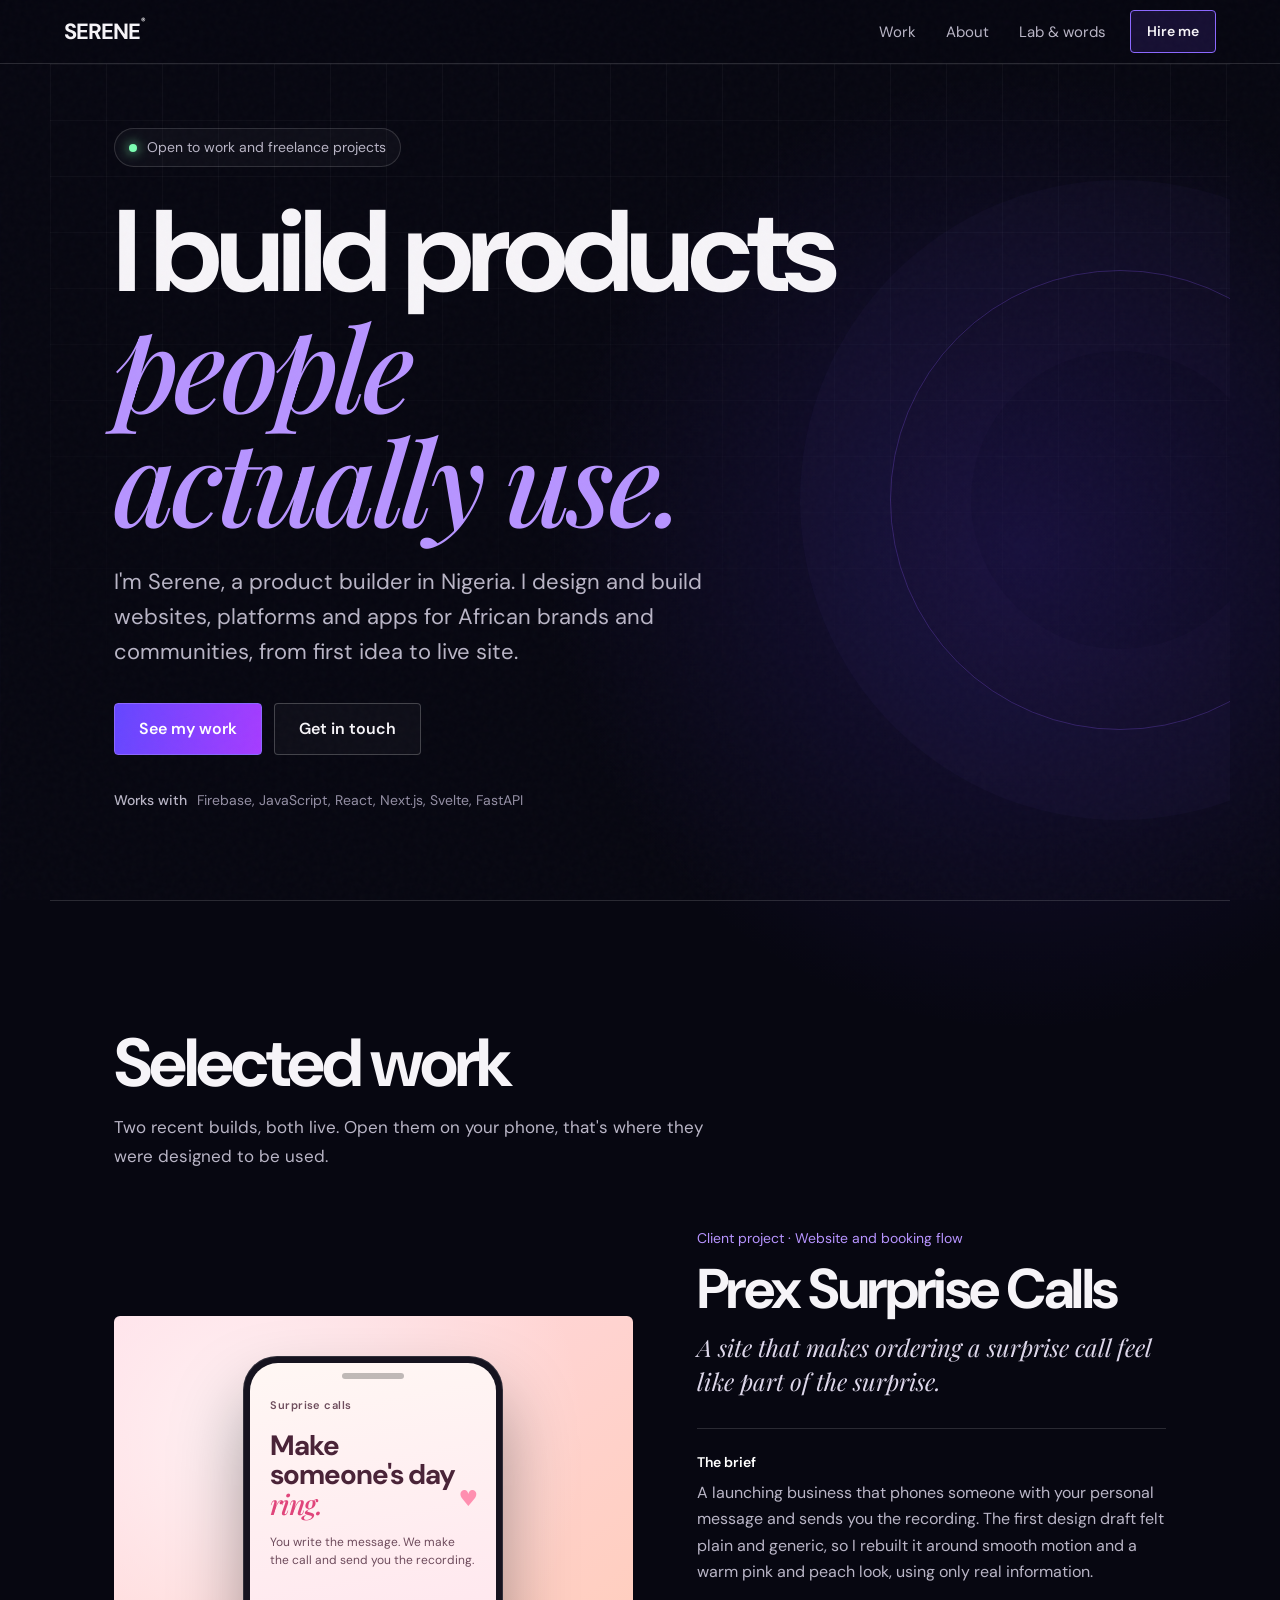
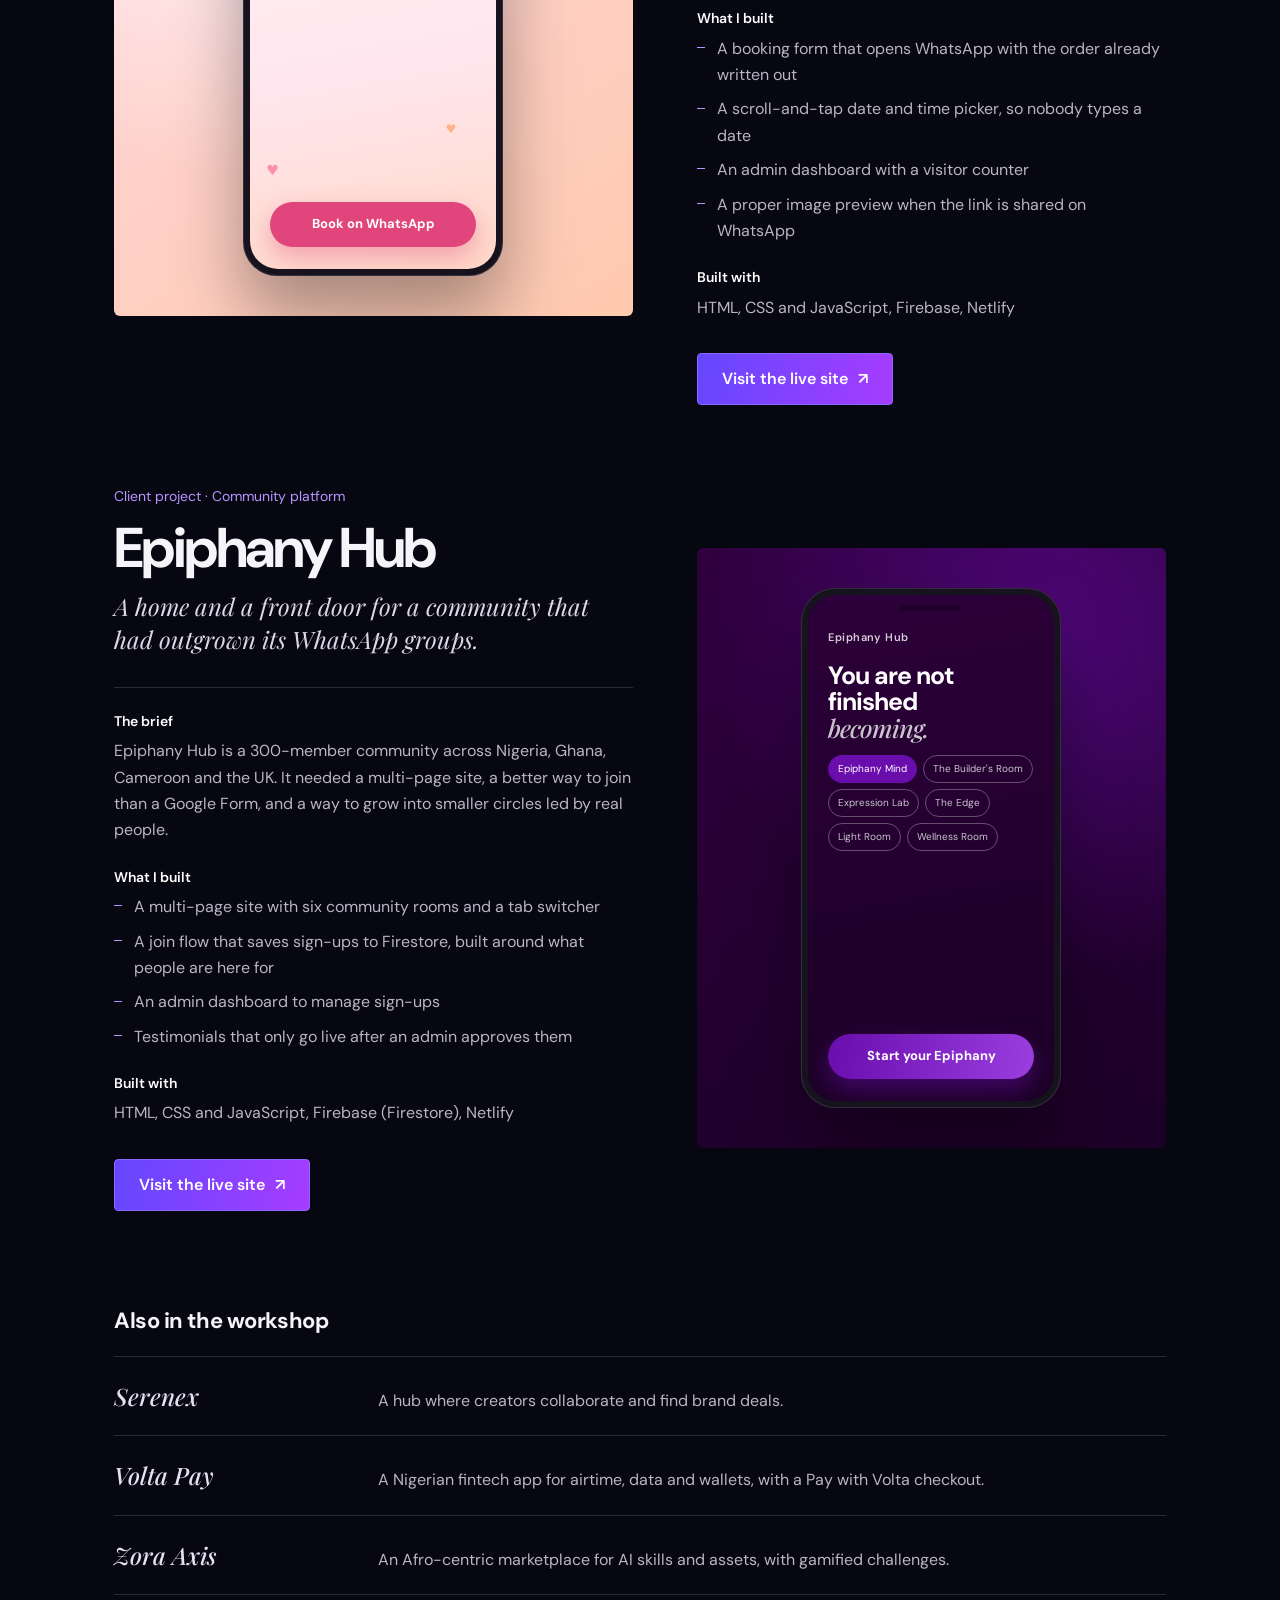
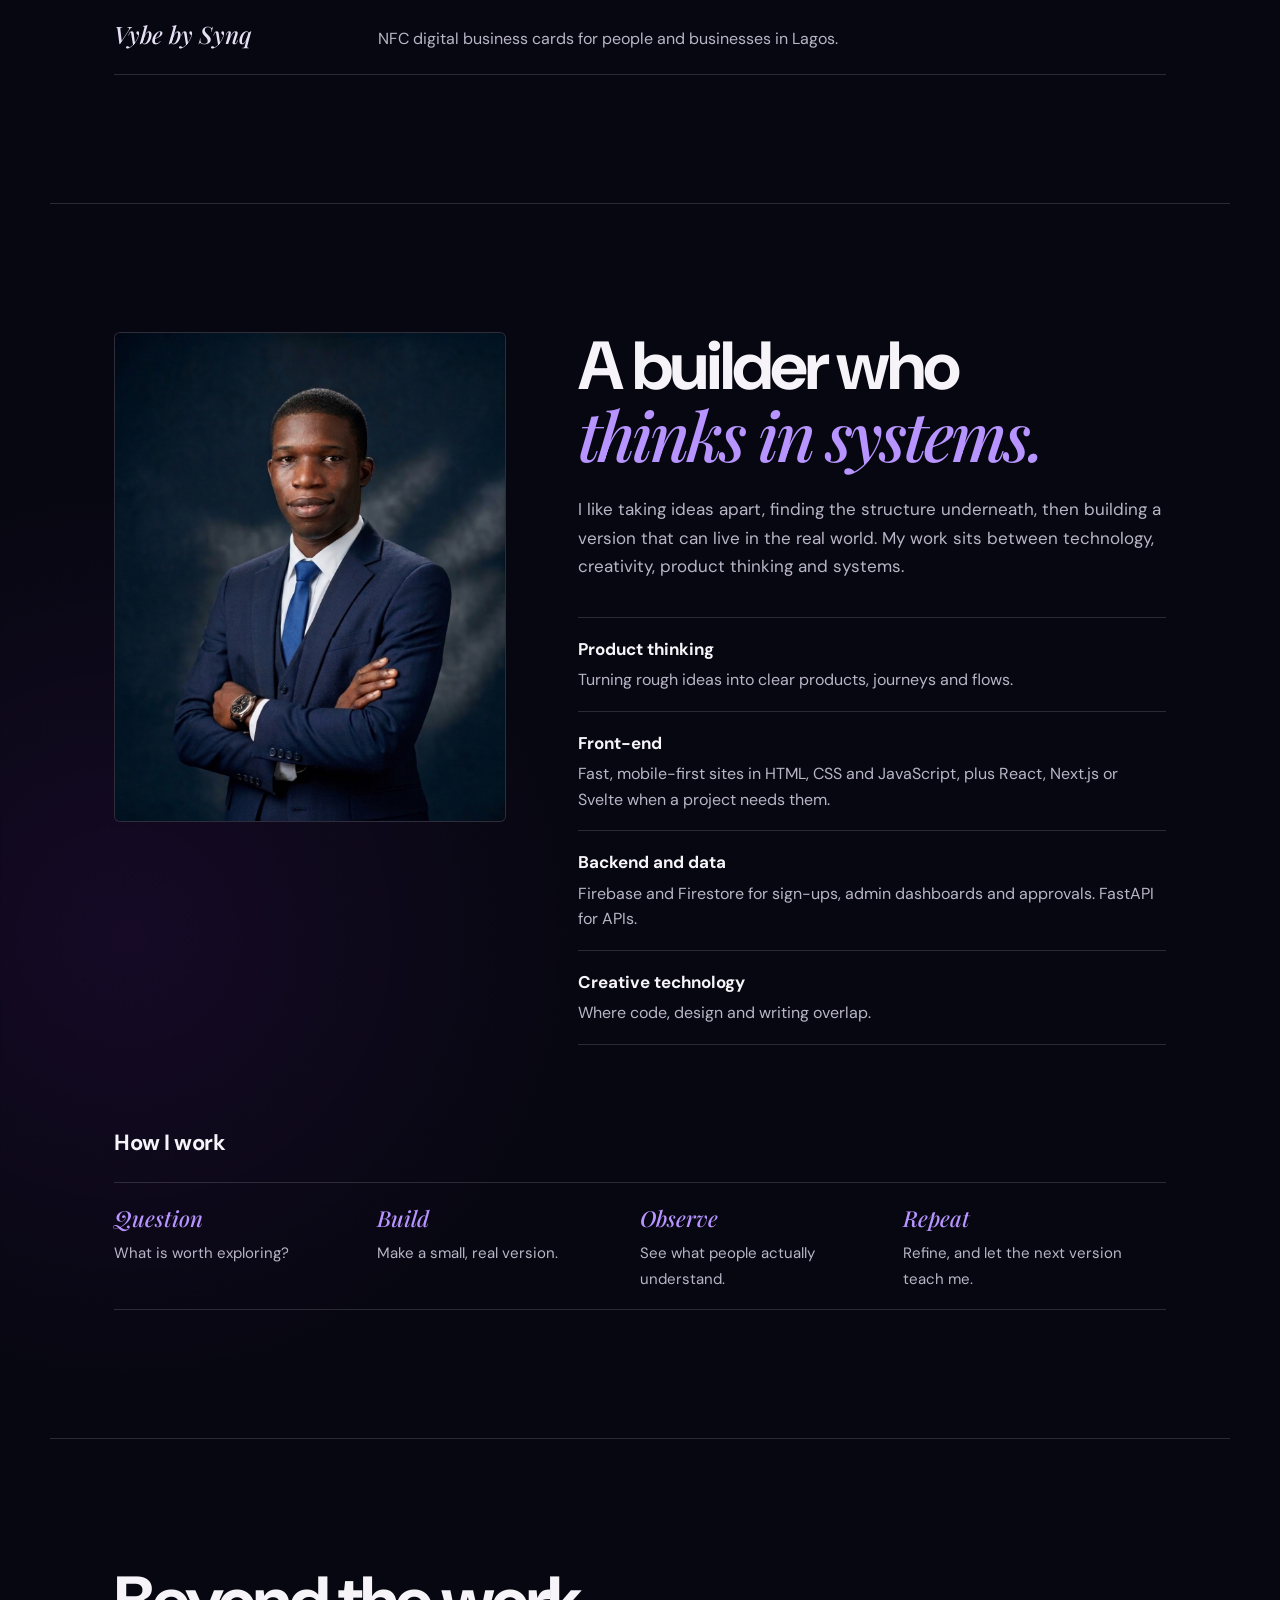
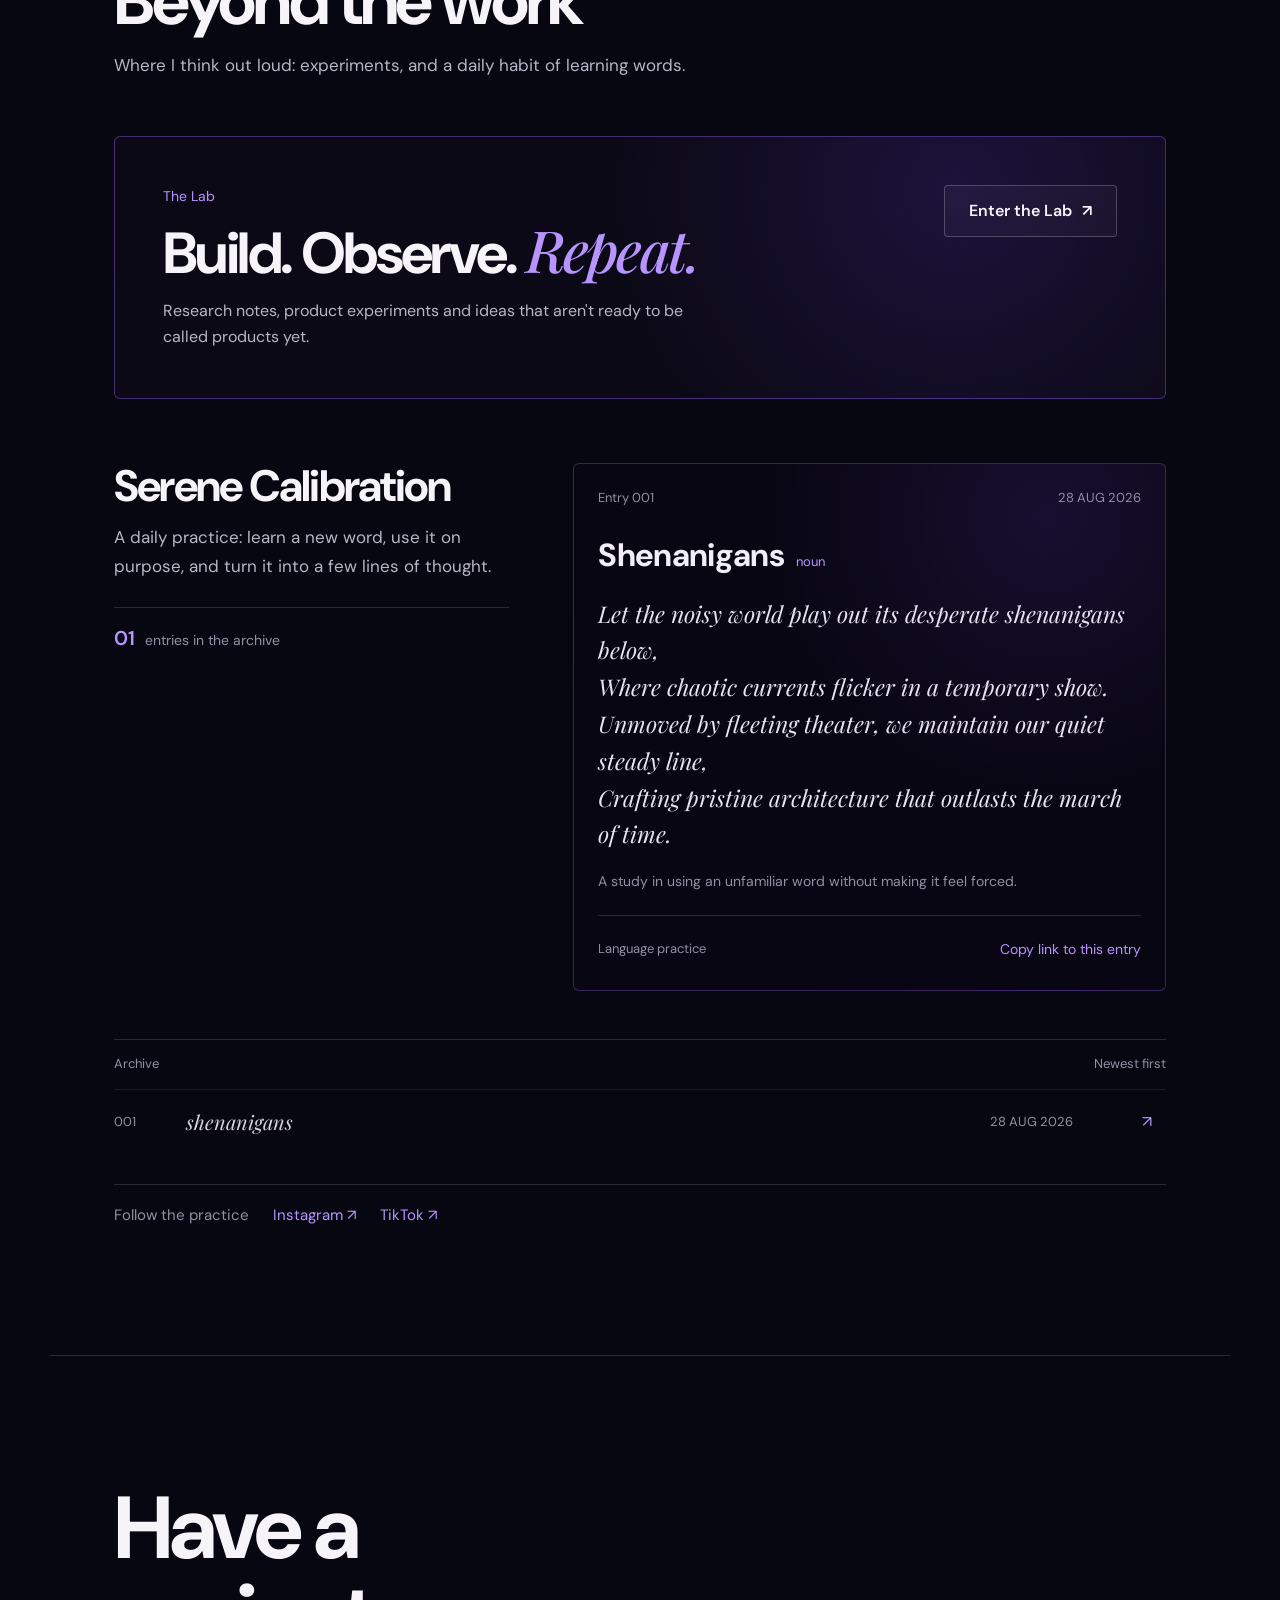
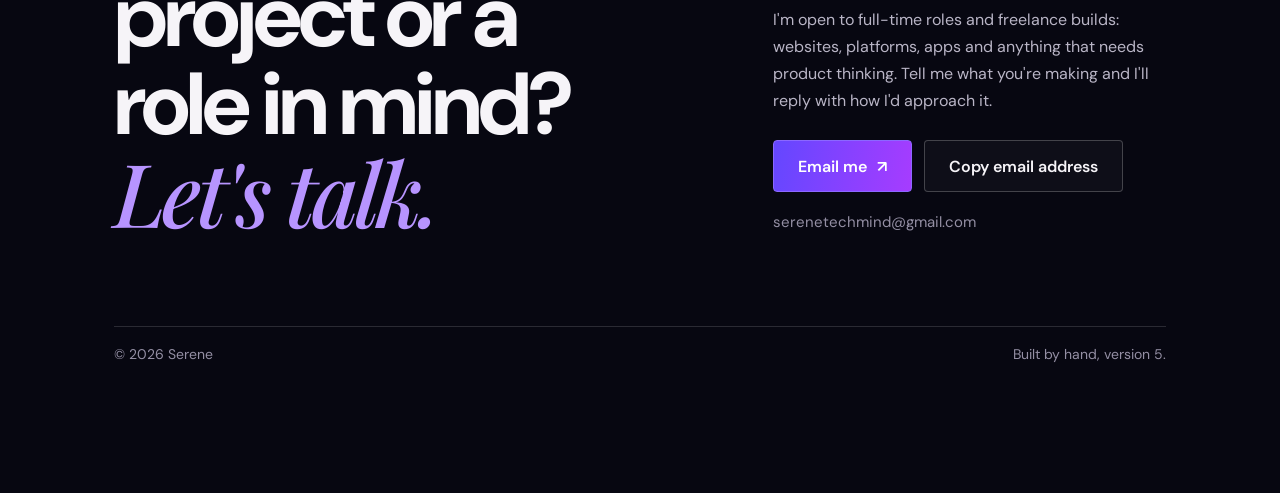
==== commit 43b87193: "update" ====
--- a/index.html
+++ b/index.html
@@ -3,268 +3,275 @@
 <head>
 <meta charset="utf-8">
 <meta name="viewport" content="width=device-width,initial-scale=1,viewport-fit=cover">
-<meta name="theme-color" content="#080611">
-<meta name="description" content="SERENE — Product thinker, builder and creative. Digital products, systems and experiments.">
-<title>SERENE — Builder / Product Thinker / Creative</title>
+<meta name="theme-color" content="#070711">
+<title>Serene — Product builder in Nigeria</title>
+<meta name="description" content="Serene builds websites, platforms and apps for African brands and communities. See recent work, how I think, and how to reach me.">
+<meta property="og:title" content="Serene — Product builder in Nigeria">
+<meta property="og:description" content="Websites, platforms and apps for African brands and communities, from first idea to live site.">
+<meta property="og:type" content="website">
+<link rel="preconnect" href="https://fonts.googleapis.com">
+<link rel="preconnect" href="https://fonts.gstatic.com" crossorigin>
 <link rel="stylesheet" href="style.css">
 </head>
 <body>
-<div class="noise"></div>
-<div class="ambient ambient-a"></div>
-<div class="ambient ambient-b"></div>
+<div class="noise" aria-hidden="true"></div>
+
+<a class="skip" href="#work">Skip to work</a>
 
 <header class="site-header">
-  <a href="#home" class="brand" aria-label="SERENE home">SERENE<span>®</span></a>
-  <div class="system-status"><i></i><span>SYSTEM / ONLINE</span></div>
-  <div class="header-year">2026</div>
+  <a href="#home" class="brand" aria-label="Serene, home">SERENE<span>®</span></a>
+  <nav class="top-links" aria-label="Main">
+    <a href="#work">Work</a>
+    <a href="#about">About</a>
+    <a href="#beyond">Lab &amp; words</a>
+  </nav>
+  <a class="hire" href="#contact">Hire me</a>
 </header>
 
-<!-- Floating application-style navigation -->
-<button class="nav-orb" id="navOrb" aria-label="Open navigation" aria-expanded="false">
-  <span class="orb-core"></span>
-  <span class="orb-plus">+</span>
+<!-- Floating menu (mobile) -->
+<button class="nav-orb" id="navOrb" aria-label="Open menu" aria-expanded="false" aria-controls="floatingNav">
+  <span class="orb-plus" aria-hidden="true">+</span>
 </button>
-
-<nav class="floating-nav" id="floatingNav" aria-hidden="true">
-  <div class="nav-caption">NAVIGATION / 00—05</div>
-  <button data-go="home"><span>00</span> HOME</button>
-  <button data-go="identity"><span>01</span> IDENTITY</button>
-  <button data-go="worlds"><span>02</span> WORLDS</button>
-  <button data-go="lab"><span>03</span> THE LAB</button>
-  <button data-go="calibration"><span>04</span> CALIBRATION</button>
-  <button data-go="contact"><span>05</span> CONTACT</button>
+<nav class="floating-nav" id="floatingNav" aria-label="Menu" aria-hidden="true">
+  <button data-go="home">Home</button>
+  <button data-go="work">Work</button>
+  <button data-go="about">About</button>
+  <button data-go="beyond">Lab &amp; words</button>
+  <button data-go="contact">Contact</button>
 </nav>
 
 <main>
-<section class="hero screen" id="home">
-  <div class="hero-grid"></div>
-  <div class="hero-top">
-    <span>PRODUCT THINKER / BUILDER / CREATIVE</span>
-    <span class="desktop-only">BASED IN NIGERIA</span>
-  </div>
+
+<!-- HERO -->
+<section class="hero wrap" id="home">
+  <div class="hero-grid" aria-hidden="true"></div>
+  <div class="hero-orbit" aria-hidden="true"></div>
 
   <div class="hero-copy">
-    <p class="eyebrow">I DON'T JUST BUILD PRODUCTS.</p>
-    <h1><strong>I BUILD</strong><em>WHAT'S NEXT.</em></h1>
-    <p class="hero-explain">
-      I turn ideas into <b>digital products, systems and experiments</b> — moving from
-      “what if?” to something people can actually use.
+    <p class="status rise" style="--d:0s"><i aria-hidden="true"></i>Open to work and freelance projects</p>
+    <h1 class="rise" style="--d:.08s">I build products <em>people actually use.</em></h1>
+    <p class="hero-explain rise" style="--d:.18s">
+      I'm Serene, a product builder in Nigeria. I design and build websites, platforms and apps
+      for African brands and communities, from first idea to live site.
     </p>
-
-    <div class="hero-routes">
-      <button class="route primary" data-go="worlds">
-        <span><small>START HERE</small>EXPLORE WHAT I BUILD</span><b>↗</b>
-      </button>
-      <button class="route secondary" data-go="identity">
-        <span><small>THE PERSON BEHIND IT</small>MEET THE BUILDER</span><b>↓</b>
-      </button>
-    </div>
-
-    <div class="proof-strip">
-      <span><i></i> PRODUCTS</span>
-      <span>SYSTEMS</span>
-      <span>EXPERIMENTS</span>
-      <span>WRITING</span>
-    </div>
-  </div>
-
-  <div class="hero-orbit orbit-a"></div>
-  <div class="hero-orbit orbit-b"></div>
-  <div class="hero-orbit orbit-c"></div>
-
-  <div class="scroll-cue"><span>SCROLL TO ENTER</span><b>↓</b></div>
-</section>
-
-<section class="section identity" id="identity">
-  <div class="section-head">
-    <span>01 / IDENTITY</span>
-    <span>WHO IS BUILDING?</span>
-  </div>
-
-  <div class="identity-layout">
+    <div class="hero-actions rise" style="--d:.28s">
+      <a class="btn btn-primary" href="#work">See my work</a>
+      <a class="btn btn-ghost" href="#contact">Get in touch</a>
+    </div>
+    <p class="stack-line rise" style="--d:.38s"><span>Works with</span> Firebase, JavaScript, React, Next.js, Svelte, FastAPI</p>
+  </div>
+</section>
+
+<!-- SELECTED WORK -->
+<section class="section wrap" id="work">
+  <div class="section-intro">
+    <h2>Selected work</h2>
+    <p>Two recent builds, both live. Open them on your phone, that's where they were designed to be used.</p>
+  </div>
+
+  <!-- PROJECT 1: PREX -->
+  <article class="project" id="prex">
+    <div class="project-stage stage-prex">
+      <!-- To use a real screenshot, replace the .phone block with: <img class="shot" src="prex.png" alt="Prex Surprise Calls on a phone"> -->
+      <div class="phone" role="img" aria-label="Illustration of the Prex Surprise Calls site on a phone">
+        <div class="screen">
+          <span class="p-tag">Surprise calls</span>
+          <p class="p-head">Make someone's day <em>ring.</em></p>
+          <p class="p-sub">You write the message. We make the call and send you the recording.</p>
+          <span class="p-btn">Book on WhatsApp</span>
+          <i class="heart h1">♥</i><i class="heart h2">♥</i><i class="heart h3">♥</i>
+        </div>
+      </div>
+    </div>
+
+    <div class="project-info">
+      <p class="project-kind">Client project · Website and booking flow</p>
+      <h3>Prex Surprise Calls</h3>
+      <p class="project-line">A site that makes ordering a surprise call feel like part of the surprise.</p>
+
+      <dl class="facts">
+        <div>
+          <dt>The brief</dt>
+          <dd>A launching business that phones someone with your personal message and sends you the recording. The first design draft felt plain and generic, so I rebuilt it around smooth motion and a warm pink and peach look, using only real information.</dd>
+        </div>
+        <div>
+          <dt>What I built</dt>
+          <dd>
+            <ul>
+              <li>A booking form that opens WhatsApp with the order already written out</li>
+              <li>A scroll-and-tap date and time picker, so nobody types a date</li>
+              <li>An admin dashboard with a visitor counter</li>
+              <li>A proper image preview when the link is shared on WhatsApp</li>
+            </ul>
+          </dd>
+        </div>
+        <div>
+          <dt>Built with</dt>
+          <dd>HTML, CSS and JavaScript, Firebase, Netlify</dd>
+        </div>
+      </dl>
+      <a class="btn btn-primary" href="https://prex-calls.netlify.app" target="_blank" rel="noopener">Visit the live site <span aria-hidden="true">↗</span></a>
+    </div>
+  </article>
+
+  <!-- PROJECT 2: EPIPHANY HUB -->
+  <article class="project flip" id="epiphany">
+    <div class="project-stage stage-epiphany">
+      <!-- To use a real screenshot, replace the .phone block with: <img class="shot" src="epiphany.png" alt="Epiphany Hub on a phone"> -->
+      <div class="phone" role="img" aria-label="Illustration of the Epiphany Hub site on a phone">
+        <div class="screen">
+          <span class="p-tag">Epiphany Hub</span>
+          <p class="p-head">You are not finished <em>becoming.</em></p>
+          <div class="chips">
+            <span>Epiphany Mind</span><span>The Builder's Room</span><span>Expression Lab</span>
+            <span>The Edge</span><span>Light Room</span><span>Wellness Room</span>
+          </div>
+          <span class="p-btn">Start your Epiphany</span>
+        </div>
+      </div>
+    </div>
+
+    <div class="project-info">
+      <p class="project-kind">Client project · Community platform</p>
+      <h3>Epiphany Hub</h3>
+      <p class="project-line">A home and a front door for a community that had outgrown its WhatsApp groups.</p>
+
+      <dl class="facts">
+        <div>
+          <dt>The brief</dt>
+          <dd>Epiphany Hub is a 300-member community across Nigeria, Ghana, Cameroon and the UK. It needed a multi-page site, a better way to join than a Google Form, and a way to grow into smaller circles led by real people.</dd>
+        </div>
+        <div>
+          <dt>What I built</dt>
+          <dd>
+            <ul>
+              <li>A multi-page site with six community rooms and a tab switcher</li>
+              <li>A join flow that saves sign-ups to Firestore, built around what people are here for</li>
+              <li>An admin dashboard to manage sign-ups</li>
+              <li>Testimonials that only go live after an admin approves them</li>
+            </ul>
+          </dd>
+        </div>
+        <div>
+          <dt>Built with</dt>
+          <dd>HTML, CSS and JavaScript, Firebase (Firestore), Netlify</dd>
+        </div>
+      </dl>
+      <a class="btn btn-primary" href="https://epiphany-hub.netlify.app" target="_blank" rel="noopener">Visit the live site <span aria-hidden="true">↗</span></a>
+    </div>
+  </article>
+
+  <!-- IN THE WORKSHOP -->
+  <div class="workshop">
+    <h3>Also in the workshop</h3>
+    <ul>
+      <li><strong>Serenex</strong><span>A hub where creators collaborate and find brand deals.</span></li>
+      <li><strong>Volta Pay</strong><span>A Nigerian fintech app for airtime, data and wallets, with a Pay with Volta checkout.</span></li>
+      <li><strong>Zora Axis</strong><span>An Afro-centric marketplace for AI skills and assets, with gamified challenges.</span></li>
+      <li><strong>Vybe by Synq</strong><span>NFC digital business cards for people and businesses in Lagos.</span></li>
+    </ul>
+  </div>
+</section>
+
+<!-- ABOUT -->
+<section class="section wrap" id="about">
+  <div class="about-layout">
     <div class="portrait-card">
-      <div class="portrait-index">BUILDER / 001</div>
-      <img src="portrait.png" alt="Portrait of Serene">
-      <div class="portrait-bottom"><span>SERENE TECHMIND</span><span>2026</span></div>
-    </div>
-
-    <div class="identity-content">
-      <p class="micro">THE SHORT VERSION</p>
-      <h2>I'm a <em>builder</em> who thinks in systems.</h2>
+      <img src="portrait.png" alt="Portrait of Serene" width="1152" height="1536" loading="lazy">
+    </div>
+
+    <div class="about-content">
+      <h2>A builder who <em>thinks in systems.</em></h2>
       <p class="body-copy">
-        I like taking ideas apart, finding the structure underneath them, then building
-        a version that can live in the real world. My work sits between technology,
-        creativity, product thinking and systems.
+        I like taking ideas apart, finding the structure underneath, then building a version
+        that can live in the real world. My work sits between technology, creativity,
+        product thinking and systems.
       </p>
 
-      <div class="capabilities">
-        <div><span>01</span><strong>PRODUCT THINKING</strong><p>Turning rough ideas into clearer products, journeys and experiences.</p></div>
-        <div><span>02</span><strong>SYSTEMS</strong><p>Designing the logic, structure and connections behind a product.</p></div>
-        <div><span>03</span><strong>BUILDING</strong><p>Learning by making — websites, prototypes, tools and experiments.</p></div>
-        <div><span>04</span><strong>CREATIVE TECHNOLOGY</strong><p>Exploring where code, design, writing and imagination overlap.</p></div>
-      </div>
-    </div>
-  </div>
-</section>
-
-<section class="section signal">
-  <div class="signal-line"></div>
-  <div class="signal-grid">
-    <div><small>CURRENT STATE</small><strong>BUILDING</strong></div>
-    <div><small>APPROACH</small><strong>THINK → BUILD → OBSERVE</strong></div>
-    <div><small>MODE</small><strong>LEARNING IN PUBLIC</strong></div>
-  </div>
-</section>
-
-<section class="section worlds" id="worlds">
-  <div class="section-head">
-    <span>02 / WORLDS</span>
-    <span>WHAT I'M BUILDING</span>
-  </div>
-
-  <div class="world-intro">
+      <ul class="skills">
+        <li><strong>Product thinking</strong><span>Turning rough ideas into clear products, journeys and flows.</span></li>
+        <li><strong>Front-end</strong><span>Fast, mobile-first sites in HTML, CSS and JavaScript, plus React, Next.js or Svelte when a project needs them.</span></li>
+        <li><strong>Backend and data</strong><span>Firebase and Firestore for sign-ups, admin dashboards and approvals. FastAPI for APIs.</span></li>
+        <li><strong>Creative technology</strong><span>Where code, design and writing overlap.</span></li>
+      </ul>
+    </div>
+  </div>
+
+  <div class="loop">
+    <h3>How I work</h3>
+    <ol>
+      <li><strong>Question</strong><span>What is worth exploring?</span></li>
+      <li><strong>Build</strong><span>Make a small, real version.</span></li>
+      <li><strong>Observe</strong><span>See what people actually understand.</span></li>
+      <li><strong>Repeat</strong><span>Refine, and let the next version teach me.</span></li>
+    </ol>
+  </div>
+</section>
+
+<!-- BEYOND THE WORK -->
+<section class="section wrap" id="beyond">
+  <div class="section-intro">
+    <h2>Beyond the work</h2>
+    <p>Where I think out loud: experiments, and a daily habit of learning words.</p>
+  </div>
+
+  <a class="lab-card" href="https://the-lab-six-eosin.vercel.app/" target="_blank" rel="noopener" id="lab">
     <div>
-      <p class="micro">NOT JUST PROJECTS</p>
-      <h2>Ideas become<br><em>worlds.</em></h2>
-    </div>
-    <p class="body-copy">
-      These are the systems, products and concepts I'm exploring. Some are early.
-      Some are becoming real. All of them show how I think.
+      <p class="lab-label">The Lab</p>
+      <p class="lab-big">Build. Observe. <em>Repeat.</em></p>
+      <p class="lab-text">Research notes, product experiments and ideas that aren't ready to be called products yet.</p>
+    </div>
+    <span class="btn btn-ghost">Enter the Lab <span aria-hidden="true">↗</span></span>
+  </a>
+
+  <div class="calibration" id="calibration">
+    <div class="calibration-layout">
+      <div class="calibration-intro">
+        <h3>Serene Calibration</h3>
+        <p class="body-copy">A daily practice: learn a new word, use it on purpose, and turn it into a few lines of thought.</p>
+        <p class="calibration-counter"><span id="calibrationCount">01</span> entries in the archive</p>
+      </div>
+
+      <article class="calibration-card" id="featuredCalibration" aria-live="polite">
+        <div class="calibration-meta"><span id="featuredEntry">Entry 001</span><span id="featuredDate"></span></div>
+        <div class="calibration-word"><strong id="featuredWord"></strong> <small id="featuredClass"></small></div>
+        <p id="featuredText" class="calibration-text"></p>
+        <p class="calibration-note" id="featuredNote"></p>
+        <div class="calibration-foot"><span>Language practice</span><button class="calibration-share" id="shareCalibration" type="button">Copy link to this entry</button></div>
+      </article>
+    </div>
+
+    <div class="calibration-archive">
+      <div class="archive-head"><span>Archive</span><span>Newest first</span></div>
+      <div id="calibrationArchive"></div>
+    </div>
+
+    <p class="social-row">Follow the practice
+      <a href="https://www.instagram.com/takesbyserene/" target="_blank" rel="noopener">Instagram ↗</a>
+      <a href="https://www.tiktok.com/@takes.by.serene" target="_blank" rel="noopener">TikTok ↗</a>
     </p>
   </div>
-
-  <div class="world-list">
-    <article class="world-card">
-      <div class="world-number">01</div>
-      <div class="world-info">
-        <div class="world-label">CREATOR INFRASTRUCTURE / PLATFORM</div>
-        <h3>SERENEX</h3>
-        <p>A creator ecosystem for managing the creative journey, finding opportunities,
-          collaborating, monetizing and accessing useful tools.</p>
-        <button class="text-action" data-toast="SERENEX case study is being prepared.">VIEW WORLD <span>↗</span></button>
-      </div>
-      <div class="world-visual serenex-visual">
-        <div class="node node-1"></div><div class="node node-2"></div><div class="node node-3"></div>
-        <div class="connection c1"></div><div class="connection c2"></div>
-        <div class="visual-core">SX</div>
-      </div>
-    </article>
-
-    <article class="world-card">
-      <div class="world-number">02</div>
-      <div class="world-info">
-        <div class="world-label">DIGITAL ARCHITECTURE / BRAND SYSTEM</div>
-        <h3>ZORA<br>AXIS</h3>
-        <p>A systems-oriented brand exploring predictable excellence through digital architecture,
-          structure and controlled experience.</p>
-        <button class="text-action" data-toast="ZORA AXIS case study is being prepared.">VIEW WORLD <span>↗</span></button>
-      </div>
-      <div class="world-visual axis-visual">
-        <div class="axis-ring"></div><div class="axis-ring ring-2"></div><div class="axis-ring ring-3"></div>
-        <span>AXIS</span>
-      </div>
-    </article>
-
-    <article class="world-card lab-world" id="lab">
-      <div class="world-number">03</div>
-      <div class="world-info">
-        <div class="world-label">EXPERIMENT / RESEARCH / ARCHIVE</div>
-        <h3>THE<br>LAB</h3>
-        <p>A living archive for experiments, observations, research, prototypes and ideas still becoming.</p>
-        <a class="text-action" href="https://the-lab-six-eosin.vercel.app/" target="_blank" rel="noopener">ENTER THE LAB <span>↗</span></a>
-      </div>
-      <div class="lab-visual">
-        <div>BUILD.</div><div>OBSERVE.</div><div>REPEAT.</div>
-        <small>LIVE / 001</small>
-      </div>
-    </article>
-  </div>
-</section>
-
-<section class="section method">
-  <div class="section-head">
-    <span>03 / HOW I THINK</span>
-    <span>THE BUILD LOOP</span>
-  </div>
-  <div class="method-layout">
-    <h2>Don't wait<br>for the <em>perfect idea.</em></h2>
-    <div class="method-steps">
-      <div><b>01</b><strong>QUESTION</strong><p>What problem, possibility or curiosity is worth exploring?</p></div>
-      <div><b>02</b><strong>BUILD</strong><p>Make a small, tangible version instead of keeping it in your head.</p></div>
-      <div><b>03</b><strong>OBSERVE</strong><p>See what works, what breaks and what people actually understand.</p></div>
-      <div><b>04</b><strong>REPEAT</strong><p>Refine the system and let the next version teach you something new.</p></div>
-    </div>
-  </div>
-</section>
-
-<section class="section lab-teaser">
-  <div class="lab-frame">
-    <div class="lab-frame-top"><span>THE LAB / LIVE ARCHIVE</span><span>03</span></div>
-    <div class="lab-frame-body">
-      <p class="micro">FOR THE THINGS THAT AREN'T READY TO BE CALLED PRODUCTS</p>
-      <h2>BUILD.<br><em>OBSERVE.<br>REPEAT.</em></h2>
-      <p>Research notes. Product experiments. Strange ideas. Things I'm learning. Things I'm testing.</p>
-      <a href="https://the-lab-six-eosin.vercel.app/" target="_blank" rel="noopener" class="lab-cta">ENTER THE LAB <span>↗</span></a>
-    </div>
-  </div>
-</section>
-
-
-<section class="section calibration" id="calibration">
-  <div class="section-head">
-    <span>04 / CALIBRATION</span>
-    <span>LANGUAGE / DAILY PRACTICE</span>
-  </div>
-  <div class="calibration-preview-intro">
-    <p class="micro">THE SERENE CALIBRATION</p>
-    <h2>Language,<br><em>deliberately.</em></h2>
-    <p class="body-copy">A continuing study in language, thought and deliberate expression.</p>
-    <div class="calibration-counter"><span id="calibrationCount">00</span> ENTRIES IN THE ARCHIVE</div>
-  </div>
-  <div class="calibration-preview" id="calibrationPreview" aria-label="Latest Calibration entries">
-    <a class="calibration-preview-card calibration-rear calibration-rear-left" data-preview-index="1" href="calibration.html" aria-label="Open Calibration entry">
-      <div class="preview-card-top"><span class="preview-entry">ENTRY —</span><span class="preview-date">—</span></div>
-      <div class="preview-word"><span>WORD /</span><strong>CALIBRATION</strong><small>—</small></div>
-      <p class="preview-excerpt"></p>
-    </a>
-    <a class="calibration-preview-card calibration-rear calibration-rear-right" data-preview-index="2" href="calibration.html" aria-label="Open Calibration entry">
-      <div class="preview-card-top"><span class="preview-entry">ENTRY —</span><span class="preview-date">—</span></div>
-      <div class="preview-word"><span>WORD /</span><strong>CALIBRATION</strong><small>—</small></div>
-      <p class="preview-excerpt"></p>
-    </a>
-    <a class="calibration-preview-card calibration-front" data-preview-index="0" href="calibration.html" aria-label="Read the latest Calibration entry">
-      <div class="preview-card-top"><span class="preview-entry">LATEST / —</span><span class="preview-date">—</span></div>
-      <div class="preview-word"><span>WORD /</span><strong>CALIBRATION</strong><small>—</small></div>
-      <p class="preview-excerpt">The archive is gathering.</p>
-      <span class="preview-action">READ ENTRY <b>↗</b></span>
-    </a>
-  </div>
-  <div class="calibration-preview-foot">
-    <span>LANGUAGE / DAILY PRACTICE</span>
-    <a href="calibration.html">VIEW THE CALIBRATION <span>↗</span></a>
-  </div>
-</section>
-
-<section class="section contact" id="contact">
-  <div class="section-head">
-    <span>05 / CONTACT</span>
-    <span>OPEN CHANNEL</span>
-  </div>
+</section>
+
+<!-- CONTACT -->
+<section class="section wrap contact" id="contact">
   <div class="contact-layout">
-    <div>
-      <p class="micro">HAVE SOMETHING WORTH BUILDING?</p>
-      <h2>LET'S<br><em>BUILD.</em></h2>
-    </div>
+    <h2>Have a project or a role in mind? <em>Let's talk.</em></h2>
     <div class="contact-side">
-      <p>I'm open to conversations around products, systems, creative technology, learning and ambitious ideas.</p>
-      <a href="mailto:serenetechmind@gmail.com">serenetechmind@gmail.com <span>↗</span></a>
+      <p>I'm open to full-time roles and freelance builds: websites, platforms, apps and anything that needs product thinking. Tell me what you're making and I'll reply with how I'd approach it.</p>
+      <div class="hero-actions">
+        <a class="btn btn-primary" href="mailto:serenetechmind@gmail.com?subject=Let%27s%20work%20together">Email me <span aria-hidden="true">↗</span></a>
+        <button class="btn btn-ghost" id="copyEmail" type="button">Copy email address</button>
+      </div>
+      <p class="email-line">serenetechmind@gmail.com</p>
     </div>
   </div>
   <footer>
-    <span>SERENE® / PORTFOLIO</span>
-    <span>THE NEXT VERSION IS ALREADY IN MOTION.</span>
+    <span>© 2026 Serene</span>
+    <span>Built by hand, version 5.</span>
   </footer>
 </section>
+
 </main>
 
 <div class="toast" id="toast" role="status"></div>
--- a/style.css
+++ b/style.css
@@ -2,137 +2,228 @@
 
 :root{
   --bg:#070711;
-  --bg2:#0b0818;
   --text:#f6f4f8;
-  --muted:#aaa7b6;
-  --line:rgba(255,255,255,.13);
+  --muted:#b9b5c6;
+  --dim:#948fa4;
+  --line:rgba(255,255,255,.14);
   --purple:#8a5cff;
-  --violet:#b03cff;
-  --blue:#5867ff;
-  --panel:rgba(15,12,29,.78);
-  --max:1240px;
+  --lilac:#b794ff;
+  --max:1180px;
+  --pad:clamp(20px,5vw,64px);
+  --serif:"Playfair Display",Georgia,serif;
 }
 *{box-sizing:border-box}
-html{scroll-behavior:smooth;background:var(--bg)}
-body{margin:0;background:
- radial-gradient(circle at 78% 13%,rgba(98,57,255,.18),transparent 29rem),
- radial-gradient(circle at 18% 57%,rgba(175,40,255,.10),transparent 28rem),
- var(--bg);color:var(--text);font-family:"DM Sans",system-ui,sans-serif;overflow-x:hidden}
-button,a{font:inherit;color:inherit}
-button{border:0;background:none;cursor:pointer}
-a{text-decoration:none}
-.noise{position:fixed;inset:0;pointer-events:none;opacity:.045;z-index:20;background-image:url("data:image/svg+xml,%3Csvg viewBox='0 0 180 180' xmlns='http://www.w3.org/2000/svg'%3E%3Cfilter id='n'%3E%3CfeTurbulence type='fractalNoise' baseFrequency='.9' numOctaves='4' stitchTiles='stitch'/%3E%3C/filter%3E%3Crect width='100%25' height='100%25' filter='url(%23n)' opacity='.6'/%3E%3C/svg%3E")}
-.ambient{position:fixed;border-radius:50%;filter:blur(90px);pointer-events:none;z-index:-1}
-.ambient-a{width:28rem;height:28rem;background:rgba(108,49,255,.10);right:-12rem;top:20rem}
-.ambient-b{width:20rem;height:20rem;background:rgba(188,42,255,.07);left:-9rem;bottom:10rem}
-
-.site-header{height:86px;position:fixed;z-index:15;top:0;left:0;right:0;border-bottom:1px solid var(--line);display:flex;align-items:center;padding:0 clamp(22px,5vw,64px);background:rgba(7,7,17,.70);backdrop-filter:blur(18px)}
-.brand{font-size:24px;font-weight:700;letter-spacing:-.06em}.brand span{font-size:9px;vertical-align:top;margin-left:2px}
-.system-status{margin-left:auto;margin-right:28px;font-size:10px;letter-spacing:.18em;color:#777485}.system-status i{display:inline-block;width:7px;height:7px;border-radius:50%;background:#8a5cff;box-shadow:0 0 15px #8a5cff;margin-right:8px}
-.header-year{font-size:10px;letter-spacing:.18em;color:#777485}
-
-.nav-orb{position:fixed;z-index:18;right:22px;bottom:22px;width:62px;height:62px;border:2px solid #09090e;border-radius:50%;background:rgba(143,86,255,.82);box-shadow:0 12px 35px rgba(103,55,255,.30),inset 0 0 0 1px rgba(255,255,255,.22);backdrop-filter:blur(14px);transition:.35s}
-.nav-orb:hover{transform:scale(1.06)}.nav-orb.active{transform:rotate(45deg) scale(1.04);background:rgba(111,70,235,.92)}
-.orb-core{position:absolute;inset:15px;border:1px solid rgba(0,0,0,.72);border-radius:50%}.orb-plus{font-size:21px;color:#070711;position:relative;z-index:2}
-.floating-nav{position:fixed;z-index:17;right:22px;bottom:94px;width:min(238px,calc(100vw - 42px));padding:10px;background:rgba(8,7,15,.92);border:1px solid rgba(255,255,255,.15);backdrop-filter:blur(24px);box-shadow:0 25px 70px rgba(0,0,0,.45);opacity:0;transform:translateY(14px) scale(.97);pointer-events:none;transition:.28s ease;transform-origin:bottom right}
+html{scroll-behavior:smooth;background:var(--bg);scroll-padding-top:76px}
+body{
+  margin:0;color:var(--text);overflow-x:hidden;-webkit-font-smoothing:antialiased;
+  font:400 16px/1.6 "DM Sans",system-ui,sans-serif;
+  background:
+    radial-gradient(circle at 80% 8%,rgba(98,57,255,.18),transparent 30rem),
+    radial-gradient(circle at 10% 60%,rgba(175,40,255,.09),transparent 28rem),
+    var(--bg);
+}
+img{max-width:100%;display:block}
+a{color:inherit;text-decoration:none}
+button{font:inherit;color:inherit;border:0;background:none;cursor:pointer}
+h1,h2,h3,p,ul,ol,dl,dd{margin:0}
+ul,ol{padding:0;list-style:none}
+:focus-visible{outline:2px solid var(--lilac);outline-offset:3px}
+.skip{position:absolute;left:-999px;top:8px;background:#fff;color:#000;padding:10px 14px;z-index:50}
+.skip:focus{left:8px}
+.noise{position:fixed;inset:0;pointer-events:none;opacity:.04;z-index:40;background-image:url("data:image/svg+xml,%3Csvg viewBox='0 0 180 180' xmlns='http://www.w3.org/2000/svg'%3E%3Cfilter id='n'%3E%3CfeTurbulence type='fractalNoise' baseFrequency='.9' numOctaves='4' stitchTiles='stitch'/%3E%3C/filter%3E%3Crect width='100%25' height='100%25' filter='url(%23n)' opacity='.6'/%3E%3C/svg%3E")}
+
+.wrap{width:100%;max-width:var(--max);margin:0 auto;padding-left:var(--pad);padding-right:var(--pad)}
+em{font-family:var(--serif);font-style:italic;font-weight:500;color:var(--lilac)}
+
+/* ---------- header ---------- */
+.site-header{position:fixed;z-index:30;top:0;left:0;right:0;height:64px;display:flex;align-items:center;gap:24px;padding:0 var(--pad);background:rgba(7,7,17,.78);backdrop-filter:blur(16px);border-bottom:1px solid var(--line)}
+.brand{font-size:22px;font-weight:700;letter-spacing:-.05em}
+.brand span{font-size:9px;vertical-align:top;margin-left:2px}
+.top-links{display:none;margin-left:auto;gap:30px;font-size:15px;color:var(--muted)}
+.top-links a:hover{color:#fff}
+.hire{margin-left:auto;font-size:14px;font-weight:600;padding:9px 16px;border:1px solid #8b68ff;background:rgba(119,71,255,.14);border-radius:4px;transition:background .2s}
+.hire:hover{background:rgba(119,71,255,.35)}
+
+/* ---------- buttons ---------- */
+.btn{display:inline-flex;align-items:center;justify-content:center;gap:10px;min-height:52px;padding:0 24px;border-radius:4px;font-weight:600;font-size:16px;border:1px solid rgba(255,255,255,.22);transition:transform .2s,border-color .2s,background .2s}
+.btn:hover{transform:translateY(-2px);border-color:#9b6bff}
+.btn-primary{background:linear-gradient(100deg,#6447ff,#a63cff);border-color:#8b68ff;color:#fff}
+.btn-ghost{background:rgba(255,255,255,.03)}
+
+/* ---------- hero ---------- */
+.hero{position:relative;min-height:100svh;display:flex;align-items:center;padding-top:110px;padding-bottom:70px;overflow:hidden}
+.hero-grid{position:absolute;inset:64px 0 0;background-image:linear-gradient(rgba(255,255,255,.035) 1px,transparent 1px),linear-gradient(90deg,rgba(255,255,255,.035) 1px,transparent 1px);background-size:56px 56px;mask-image:linear-gradient(to bottom,#000,transparent 85%);pointer-events:none}
+.hero-orbit{display:none}
+.hero-copy{position:relative;z-index:2;max-width:860px}
+.status{display:inline-flex;align-items:center;gap:10px;font-size:14px;color:var(--muted);margin-bottom:28px;padding:7px 14px;border:1px solid var(--line);border-radius:999px;background:rgba(255,255,255,.03)}
+.status i{width:8px;height:8px;border-radius:50%;background:#7CFFB2;box-shadow:0 0 12px #7CFFB2}
+.hero h1{font-size:clamp(44px,10vw,116px);line-height:.98;letter-spacing:-.05em;font-weight:700;margin-bottom:28px;text-wrap:balance}
+.hero h1 em{display:block;letter-spacing:-.04em}
+.hero-explain{font-size:clamp(17px,2vw,22px);line-height:1.6;color:var(--muted);max-width:640px;margin-bottom:34px}
+.hero-actions{display:flex;flex-wrap:wrap;gap:12px}
+.hero-actions .btn{flex:1 1 180px}
+.stack-line{margin-top:34px;font-size:14px;color:var(--dim)}
+.stack-line span{color:var(--muted);margin-right:6px;font-weight:500}
+
+/* one orchestrated moment: hero entrance */
+.rise{opacity:0;transform:translateY(16px);animation:rise .7s cubic-bezier(.2,.7,.2,1) forwards;animation-delay:var(--d,0s)}
+@keyframes rise{to{opacity:1;transform:none}}
+
+/* ---------- sections ---------- */
+.section{padding-top:96px;padding-bottom:96px;border-top:1px solid var(--line)}
+.section-intro{margin-bottom:56px;max-width:620px}
+.section h2{font-size:clamp(36px,5.5vw,68px);line-height:1;letter-spacing:-.045em;font-weight:700;margin-bottom:16px;text-wrap:balance}
+.section-intro p,.body-copy{color:var(--muted);font-size:17px;line-height:1.7;max-width:620px}
+
+/* ---------- projects ---------- */
+.project{display:grid;gap:28px;margin-bottom:80px}
+.project-stage{position:relative;min-height:440px;display:grid;place-items:center;overflow:hidden;border-radius:6px;padding:40px 20px}
+.stage-prex{background:radial-gradient(circle at 25% 20%,#fff1f4,transparent 55%),linear-gradient(145deg,#ffd9e4,#ffc9ae)}
+.stage-epiphany{background:radial-gradient(circle at 75% 15%,rgba(106,13,173,.55),transparent 55%),linear-gradient(160deg,#30003f,#1c0027)}
+.project-kind{font-size:14px;color:var(--lilac);margin-bottom:12px}
+.project-info h3{font-size:clamp(34px,5vw,56px);line-height:1;letter-spacing:-.045em;margin-bottom:14px}
+.project-line{font-family:var(--serif);font-style:italic;font-size:clamp(19px,2.2vw,24px);line-height:1.4;color:#ddd7ea;margin-bottom:30px}
+.facts{display:grid;gap:22px;margin-bottom:32px;padding-top:22px;border-top:1px solid var(--line)}
+.facts dt{font-size:14px;font-weight:600;color:#fff;margin-bottom:6px}
+.facts dd{color:var(--muted);font-size:16px;line-height:1.65}
+.facts ul{display:grid;gap:8px}
+.facts li{position:relative;padding-left:20px}
+.facts li:before{content:"";position:absolute;left:0;top:.7em;width:8px;height:1px;background:var(--lilac)}
+.shot{width:min(260px,70%);border-radius:28px;box-shadow:0 30px 60px rgba(0,0,0,.35)}
+
+/* css phone illustration */
+.phone{width:230px;aspect-ratio:9/18;border-radius:34px;padding:7px;background:#16131f;box-shadow:0 40px 70px rgba(0,0,0,.35),inset 0 0 0 1px rgba(255,255,255,.12)}
+.screen{position:relative;height:100%;border-radius:28px;padding:34px 20px 22px;display:flex;flex-direction:column;overflow:hidden}
+.screen:before{content:"";position:absolute;top:10px;left:50%;width:62px;height:6px;border-radius:6px;background:rgba(0,0,0,.25);transform:translateX(-50%)}
+.p-tag{font-size:11px;font-weight:600;letter-spacing:.04em;margin-bottom:16px;opacity:.8}
+.p-head{font-size:28px;line-height:1.05;letter-spacing:-.04em;font-weight:700;margin-bottom:14px}
+.p-head em{display:block}
+.p-sub{font-size:12px;line-height:1.5;opacity:.8;margin-bottom:auto}
+.p-btn{display:block;text-align:center;font-size:13px;font-weight:700;padding:12px 10px;border-radius:999px;margin-top:18px}
+.screen-prex,.stage-prex .screen{background:linear-gradient(170deg,#fff7f4,#ffe6ee 60%,#ffd9c7);color:#4a2438}
+.stage-prex .p-head em{color:#e0457b}
+.stage-prex .p-btn{background:#e0457b;color:#fff;box-shadow:0 10px 24px rgba(224,69,123,.4)}
+.heart{position:absolute;color:#ff8fb0;font-style:normal;animation:float 5s ease-in-out infinite}
+.h1{right:18px;top:118px;font-size:22px}
+.h2{left:16px;bottom:88px;font-size:14px;animation-delay:-1.6s}
+.h3{right:40px;bottom:130px;font-size:12px;animation-delay:-3s;color:#ffb38a}
+@keyframes float{50%{transform:translateY(-8px)}}
+.stage-epiphany .screen{background:linear-gradient(170deg,#2c0039,#1b0025);color:#fff}
+.stage-epiphany .p-head em{color:#c7c4cc}
+.stage-epiphany .p-head{font-size:25px}
+.chips{display:flex;flex-wrap:wrap;gap:6px;margin-bottom:auto}
+.chips span{font-size:10px;padding:5px 9px;border-radius:999px;border:1px solid rgba(199,196,204,.4);color:#c7c4cc}
+.chips span:first-child{background:#6a0dad;border-color:#6a0dad;color:#fff}
+.stage-epiphany .p-btn{background:linear-gradient(100deg,#6a0dad,#9a3ee0);color:#fff;box-shadow:0 10px 24px rgba(106,13,173,.5)}
+
+/* workshop */
+.workshop{padding-top:12px}
+.workshop h3{font-size:22px;letter-spacing:-.02em;margin-bottom:6px}
+.workshop ul{margin-top:18px;border-top:1px solid var(--line)}
+.workshop li{display:grid;gap:4px;padding:20px 0;border-bottom:1px solid var(--line)}
+.workshop strong{font-family:var(--serif);font-style:italic;font-weight:500;font-size:24px;color:#e7e0f5}
+.workshop span{color:var(--muted)}
+
+/* ---------- about ---------- */
+.about-layout{display:grid;gap:44px}
+.portrait-card{position:relative;aspect-ratio:4/5;overflow:hidden;border:1px solid var(--line);border-radius:6px;background:#0d0b18;max-width:440px}
+.portrait-card img{width:100%;height:100%;object-fit:cover;object-position:center top}
+.about-content h2{margin-bottom:22px}
+.skills{margin-top:36px;border-top:1px solid var(--line)}
+.skills li{display:grid;gap:4px;padding:18px 0;border-bottom:1px solid var(--line)}
+.skills strong{font-size:17px}
+.skills span{color:var(--muted);font-size:16px;line-height:1.6}
+.loop{margin-top:80px}
+.loop h3{font-size:22px;letter-spacing:-.02em;margin-bottom:22px}
+.loop ol{display:grid;grid-template-columns:1fr 1fr;gap:0;border-top:1px solid var(--line)}
+.loop li{padding:18px 16px 18px 0;border-bottom:1px solid var(--line)}
+.loop strong{display:block;font-family:var(--serif);font-style:italic;font-weight:500;font-size:22px;color:var(--lilac);margin-bottom:4px}
+.loop span{font-size:15px;color:var(--muted);line-height:1.5}
+
+/* ---------- beyond ---------- */
+.lab-card{display:grid;gap:26px;padding:32px 24px;border:1px solid rgba(153,106,255,.38);border-radius:6px;background:radial-gradient(circle at 80% 20%,rgba(116,69,255,.16),transparent 22rem),#0b0915;transition:border-color .2s}
+.lab-card:hover{border-color:#a98aff}
+.lab-label{font-size:14px;color:var(--lilac);margin-bottom:12px}
+.lab-big{font-size:clamp(32px,5vw,58px);line-height:1.05;letter-spacing:-.045em;font-weight:700;margin-bottom:14px}
+.lab-text{color:var(--muted);max-width:520px}
+.lab-card .btn{align-self:start}
+
+.calibration{margin-top:64px}
+.calibration-layout{display:grid;gap:32px}
+.calibration h3{font-size:clamp(30px,4vw,44px);line-height:1.05;letter-spacing:-.04em;margin-bottom:14px}
+.calibration-counter{margin-top:26px;padding-top:14px;border-top:1px solid var(--line);font-size:14px;color:var(--dim)}
+.calibration-counter span{font-size:20px;color:var(--lilac);margin-right:6px;font-weight:600}
+.calibration-card{border:1px solid rgba(155,107,255,.3);border-radius:6px;background:radial-gradient(circle at 80% 10%,rgba(131,73,255,.12),transparent 18rem),rgba(10,8,20,.6);padding:24px}
+.calibration-meta,.calibration-foot{display:flex;justify-content:space-between;gap:16px;font-size:13px;color:var(--dim)}
+.calibration-word{margin:22px 0 14px;color:var(--dim)}
+.calibration-word strong{font-size:clamp(24px,3vw,32px);letter-spacing:-.02em;color:#f2eef8;text-transform:capitalize}
+.calibration-word small{font-size:13px;color:var(--lilac);margin-left:8px;text-transform:lowercase}
+.calibration-text{font-family:var(--serif);font-style:italic;font-size:clamp(18px,2vw,23px);line-height:1.6;color:#e7e2ef;margin-bottom:18px}
+.calibration-note{font-size:14px;line-height:1.55;color:var(--dim);margin-bottom:22px}
+.calibration-foot{align-items:center;padding-top:16px;border-top:1px solid var(--line);flex-wrap:wrap}
+.calibration-share{font-size:14px;color:var(--lilac);padding:6px 0}
+.calibration-share:hover{color:#fff}
+.calibration-archive{margin-top:48px;border-top:1px solid var(--line)}
+.archive-head{display:flex;justify-content:space-between;padding:14px 0;font-size:13px;color:var(--dim)}
+.archive-item{width:100%;display:grid;grid-template-columns:44px 1fr auto 20px;align-items:center;gap:12px;padding:16px 0;border-top:1px solid rgba(255,255,255,.08);text-align:left;color:#d9d4e1;transition:padding .25s,background .25s}
+.archive-item:hover{padding-left:10px;background:linear-gradient(90deg,rgba(143,86,255,.08),transparent)}
+.archive-no,.archive-date{font-size:13px;color:var(--dim)}
+.archive-word{font-family:var(--serif);font-style:italic;font-size:20px}
+.archive-arrow{color:var(--lilac)}
+.social-row{display:flex;flex-wrap:wrap;gap:8px 24px;align-items:center;margin-top:30px;padding-top:18px;border-top:1px solid var(--line);font-size:15px;color:var(--dim)}
+.social-row a{color:var(--lilac)}
+.social-row a:hover{color:#fff}
+
+/* ---------- contact ---------- */
+.contact{min-height:80svh;display:flex;flex-direction:column}
+.contact-layout{display:grid;gap:40px;align-items:end;flex:1}
+.contact h2{font-size:clamp(40px,7vw,88px);line-height:1;margin:0}
+.contact h2 em{display:block}
+.contact-side p{color:var(--muted);line-height:1.7;margin-bottom:26px;max-width:480px}
+.contact-side .email-line{margin:18px 0 0;font-size:15px;color:var(--dim)}
+footer{margin-top:90px;padding-top:16px;border-top:1px solid var(--line);display:flex;flex-direction:column;gap:6px;color:var(--dim);font-size:14px}
+
+/* ---------- floating menu (mobile) ---------- */
+.nav-orb{position:fixed;z-index:34;right:16px;bottom:calc(16px + env(safe-area-inset-bottom,0px));width:56px;height:56px;border-radius:50%;background:rgba(143,86,255,.9);border:2px solid #09090e;box-shadow:0 12px 35px rgba(103,55,255,.35),inset 0 0 0 1px rgba(255,255,255,.22);display:grid;place-items:center;transition:transform .3s,background .3s}
+.orb-plus{font-size:26px;line-height:1;color:#070711}
+.nav-orb.active{transform:rotate(45deg);background:rgba(111,70,235,.95)}
+.floating-nav{position:fixed;z-index:33;right:16px;bottom:calc(84px + env(safe-area-inset-bottom,0px));width:min(220px,calc(100vw - 32px));padding:6px 12px;background:rgba(8,7,15,.95);border:1px solid rgba(255,255,255,.16);border-radius:6px;backdrop-filter:blur(22px);box-shadow:0 20px 60px rgba(0,0,0,.5);opacity:0;transform:translateY(12px) scale(.97);transform-origin:bottom right;pointer-events:none;transition:.25s ease}
 .floating-nav.open{opacity:1;transform:none;pointer-events:auto}
-.nav-caption{font-size:8px;letter-spacing:.18em;color:#696674;padding:4px 7px 9px;border-bottom:1px solid var(--line)}
-.floating-nav button{display:flex;gap:11px;width:100%;padding:11px 7px;text-align:left;font-size:10px;letter-spacing:.12em;color:#d4d0dc;border-bottom:1px solid rgba(255,255,255,.07);transition:.2s}
-.floating-nav button:last-child{border-bottom:0}.floating-nav button span{color:#8a5cff}.floating-nav button:hover{padding-left:14px;color:#fff}
-
-.screen,.section{width:100%;max-width:var(--max);margin:0 auto;padding-left:clamp(22px,5vw,64px);padding-right:clamp(22px,5vw,64px)}
-.hero{min-height:100svh;position:relative;padding-top:150px;padding-bottom:50px;display:flex;align-items:center;overflow:hidden}
-.hero-grid{position:absolute;inset:86px 0 0;background-image:linear-gradient(rgba(255,255,255,.035) 1px,transparent 1px),linear-gradient(90deg,rgba(255,255,255,.035) 1px,transparent 1px);background-size:70px 70px;mask-image:linear-gradient(to bottom,#000,transparent 88%);pointer-events:none}
-.hero-top{position:absolute;top:116px;left:clamp(22px,5vw,64px);right:clamp(22px,5vw,64px);display:flex;justify-content:space-between;font-size:10px;letter-spacing:.20em;color:#777485}
-.hero-copy{position:relative;z-index:2;max-width:850px}.eyebrow,.micro{font-size:10px;letter-spacing:.21em;color:#898593;margin:0 0 24px}
-.hero h1{font-size:clamp(76px,10.2vw,154px);line-height:.78;letter-spacing:-.075em;margin:0 0 44px}
-.hero h1 strong{display:block;font-weight:700}.hero h1 em,.world-intro em,.method h2 em,.contact h2 em{display:block;font-family:"Playfair Display",serif;font-weight:500;font-style:italic;letter-spacing:-.075em;color:#9b6bff}
-.hero-explain{font-size:clamp(18px,2vw,25px);line-height:1.55;color:#bcb8c5;max-width:740px;margin:0 0 34px}.hero-explain b{color:#f1eef6;font-weight:500}
-.hero-routes{display:flex;gap:12px;flex-wrap:wrap}.route{min-height:78px;padding:14px 18px;border:1px solid rgba(255,255,255,.17);display:flex;align-items:center;justify-content:space-between;gap:40px;min-width:310px;transition:.3s}
-.route span{display:flex;flex-direction:column;align-items:flex-start;gap:7px;font-size:12px;letter-spacing:.12em}.route small{font-size:8px;letter-spacing:.18em;color:#878391}.route b{font-size:18px;font-weight:400}.route.primary{background:linear-gradient(100deg,#6447ff,#a63cff);border-color:#8b68ff}.route:hover{transform:translateY(-3px);border-color:#9b6bff}
-.proof-strip{display:flex;gap:20px;margin-top:35px;color:#6f6b79;font-size:9px;letter-spacing:.18em}.proof-strip i{display:inline-block;width:6px;height:6px;background:#9365ff;border-radius:50%;margin-right:7px}
-.hero-orbit{position:absolute;border:1px solid rgba(142,91,255,.28);border-radius:50%;pointer-events:none}.orbit-a{width:430px;height:430px;right:-150px;top:35%}.orbit-b{width:300px;height:300px;right:80px;top:45%;border-color:rgba(206,60,255,.18)}.orbit-c{width:170px;height:170px;right:245px;top:58%;border-color:rgba(88,103,255,.20)}
-.scroll-cue{position:absolute;bottom:34px;left:clamp(22px,5vw,64px);right:clamp(22px,5vw,64px);border-top:1px solid var(--line);padding-top:14px;display:flex;justify-content:space-between;color:#696674;font-size:9px;letter-spacing:.18em}
-
-.section{padding-top:140px;padding-bottom:140px}.section-head{display:flex;justify-content:space-between;border-top:1px solid var(--line);padding-top:14px;color:#777381;font-size:9px;letter-spacing:.19em;margin-bottom:65px}
-.identity-layout{display:grid;grid-template-columns:minmax(300px,.85fr) 1.15fr;gap:clamp(35px,7vw,100px);align-items:start}
-.portrait-card{position:relative;aspect-ratio:4/5;overflow:hidden;border:1px solid var(--line);background:#0d0b18;max-width:500px}
-.portrait-card img{width:100%;height:100%;object-fit:cover;object-position:center top;filter:saturate(.92) contrast(1.02)}
-.portrait-card:after{content:"";position:absolute;inset:0;background:linear-gradient(180deg,transparent 50%,rgba(4,4,10,.8))}
-.portrait-index,.portrait-bottom{position:absolute;z-index:2;left:18px;right:18px;font-size:9px;letter-spacing:.16em}.portrait-index{top:18px;color:#9b6bff}.portrait-bottom{bottom:18px;display:flex;justify-content:space-between}
-.identity-content h2,.world-intro h2,.method h2,.contact h2{font-size:clamp(48px,6.5vw,94px);line-height:.9;letter-spacing:-.06em;margin:0 0 30px}.identity-content h2 em{font-family:"Playfair Display",serif;color:#9b6bff;font-style:italic}
-.body-copy{color:#a9a5b3;line-height:1.7;font-size:17px;max-width:650px}
-.capabilities{display:grid;grid-template-columns:1fr 1fr;margin-top:55px;border-top:1px solid var(--line)}
-.capabilities>div{padding:22px 12px 22px 0;border-bottom:1px solid var(--line)}.capabilities>div:nth-child(odd){border-right:1px solid var(--line);padding-right:24px}.capabilities>div:nth-child(even){padding-left:24px}
-.capabilities span{display:block;color:#7e7a89;font-size:9px;margin-bottom:16px}.capabilities strong{font-size:12px;letter-spacing:.12em}.capabilities p{font-size:12px;color:#85818e;line-height:1.55;margin-bottom:0}
-.signal{padding-top:30px;padding-bottom:70px}.signal-line{height:1px;background:linear-gradient(90deg,transparent,var(--line),transparent)}.signal-grid{display:grid;grid-template-columns:repeat(3,1fr);gap:20px;padding-top:28px}.signal-grid div{border-left:1px solid var(--line);padding-left:14px}.signal-grid small{display:block;color:#706c7a;font-size:8px;letter-spacing:.18em;margin-bottom:10px}.signal-grid strong{font-size:12px;letter-spacing:.08em}
-
-.world-intro{display:grid;grid-template-columns:1fr 1fr;gap:60px;align-items:end;margin-bottom:70px}.world-intro .body-copy{justify-self:end;max-width:460px}
-.world-list{border-top:1px solid var(--line)}.world-card{display:grid;grid-template-columns:60px 1fr .85fr;gap:30px;padding:50px 0;border-bottom:1px solid var(--line);min-height:350px}.world-number{font-size:10px;color:#777381}.world-label{font-size:9px;letter-spacing:.17em;color:#777381;margin-bottom:18px}.world-info h3{font-size:clamp(45px,6vw,82px);line-height:.8;letter-spacing:-.065em;margin:0 0 28px}.world-info p{color:#a8a4b2;line-height:1.65;max-width:530px}.text-action{padding:0;margin-top:16px;color:#e7e3eb;font-size:10px;letter-spacing:.15em}.text-action span{color:#9b6bff;margin-left:8px}.world-visual{min-height:220px;position:relative;border:1px solid rgba(255,255,255,.10);overflow:hidden;background:radial-gradient(circle at center,rgba(124,80,255,.12),transparent 55%)}
-.visual-core{position:absolute;left:50%;top:50%;transform:translate(-50%,-50%);width:80px;height:80px;border:1px solid #9b6bff;border-radius:50%;display:grid;place-items:center;color:#a879ff;box-shadow:0 0 50px rgba(133,88,255,.2)}
-.node{position:absolute;width:12px;height:12px;border-radius:50%;background:#a879ff;box-shadow:0 0 20px #a879ff}.node-1{left:20%;top:30%}.node-2{right:18%;top:25%}.node-3{right:28%;bottom:20%}.connection{position:absolute;height:1px;background:linear-gradient(90deg,transparent,#a879ff,transparent);transform-origin:left center}.c1{width:42%;left:22%;top:33%;transform:rotate(12deg)}.c2{width:38%;left:51%;top:51%;transform:rotate(43deg)}
-.axis-visual{display:grid;place-items:center;position:relative}.axis-ring{position:absolute;width:230px;height:230px;border:1px solid rgba(146,103,255,.55);border-radius:50%}.ring-2{width:150px;height:150px;border-color:rgba(196,62,255,.4)}.ring-3{width:70px;height:70px;border-color:rgba(90,105,255,.5)}.axis-visual span{font-size:10px;letter-spacing:.3em;z-index:2}
-.lab-world .world-visual{background:linear-gradient(145deg,rgba(131,74,255,.13),rgba(20,16,34,.8))}.lab-visual{min-height:220px;border:1px solid rgba(255,255,255,.12);padding:30px;display:flex;flex-direction:column;justify-content:center;font-family:"Playfair Display",serif;font-style:italic;font-size:clamp(28px,4vw,55px);line-height:.8;color:#c5a8ff}.lab-visual small{font-family:"DM Sans";font-style:normal;font-size:8px;letter-spacing:.18em;color:#777381;margin-top:28px}
-
-.method-layout{display:grid;grid-template-columns:1fr 1fr;gap:70px}.method-steps{border-top:1px solid var(--line)}.method-steps>div{display:grid;grid-template-columns:40px 1fr;gap:12px;padding:22px 0;border-bottom:1px solid var(--line)}.method-steps b{font-size:9px;color:#8a5cff}.method-steps strong{font-size:11px;letter-spacing:.13em}.method-steps p{grid-column:2;color:#85818e;font-size:12px;line-height:1.6;margin:0}
-
-.lab-teaser{padding-top:20px}.lab-frame{border:1px solid rgba(153,106,255,.35);background:radial-gradient(circle at 75% 35%,rgba(116,69,255,.15),transparent 25rem),#0b0915}.lab-frame-top{display:flex;justify-content:space-between;padding:15px 18px;border-bottom:1px solid var(--line);font-size:9px;letter-spacing:.17em;color:#777381}.lab-frame-body{padding:clamp(40px,7vw,90px)}.lab-frame-body h2{font-size:clamp(60px,10vw,140px);line-height:.78;letter-spacing:-.075em;margin:0 0 35px}.lab-frame-body h2 em{color:#9b6bff;font-family:"Playfair Display";font-weight:500}.lab-frame-body>p:not(.micro){max-width:580px;color:#a6a2af;line-height:1.65}.lab-cta{display:inline-flex;margin-top:25px;border:1px solid #8f67ff;padding:18px 22px;font-size:10px;letter-spacing:.16em;background:rgba(119,71,255,.08)}.lab-cta span{margin-left:35px;color:#a779ff}
-
-.calibration-layout{display:grid;grid-template-columns:.8fr 1.2fr;gap:70px;align-items:start}.calibration h2{font-size:clamp(48px,6.5vw,94px);line-height:.9;letter-spacing:-.06em;margin:0 0 30px}.calibration h2 em{font-family:"Playfair Display",serif;color:#9b6bff;font-style:italic;font-weight:500}.calibration-card{border:1px solid rgba(155,107,255,.28);background:radial-gradient(circle at 80% 10%,rgba(131,73,255,.12),transparent 18rem),rgba(10,8,20,.55);padding:24px;min-height:290px;display:flex;flex-direction:column;justify-content:space-between}.calibration-meta,.calibration-foot{display:flex;justify-content:space-between;gap:20px;color:#777381;font-size:8px;letter-spacing:.17em}.calibration-card p{font-family:"Playfair Display",serif;font-size:clamp(17px,2vw,24px);line-height:1.55;color:#e7e2ef;font-style:italic}.calibration-foot{padding-top:18px;border-top:1px solid var(--line)}.social-row{display:flex;gap:28px;align-items:center;margin-top:34px;padding-top:18px;border-top:1px solid var(--line);font-size:9px;letter-spacing:.15em;color:#777381}.social-row a{color:#b08cff}.social-row a:hover{color:#fff}.contact{min-height:80svh;display:flex;flex-direction:column}.contact-layout{display:grid;grid-template-columns:1fr 1fr;gap:80px;align-items:end;flex:1}.contact-side{justify-self:end;max-width:430px}.contact-side p{color:#aaa6b4;line-height:1.7}.contact-side a{display:inline-block;margin-top:28px;font-size:15px;border-bottom:1px solid #8d65ff;padding-bottom:8px}.contact-side a span{color:#9b6bff;margin-left:14px}.contact footer,footer{margin-top:100px;padding-top:15px;border-top:1px solid var(--line);display:flex;justify-content:space-between;color:#686472;font-size:8px;letter-spacing:.16em}
-
-.toast{position:fixed;z-index:30;left:50%;bottom:26px;transform:translate(-50%,20px);background:#11101a;border:1px solid var(--line);padding:12px 16px;color:#ddd9e3;font-size:11px;opacity:0;pointer-events:none;transition:.25s}.toast.show{opacity:1;transform:translate(-50%,0)}
-
-@media(max-width:760px){
-  .site-header{height:72px;padding:0 20px}.system-status{display:none}.header-year{margin-left:auto}.brand{font-size:22px}
-  .nav-orb{right:16px;bottom:16px;width:56px;height:56px}.floating-nav{right:16px;bottom:82px;width:min(224px,calc(100vw - 32px));padding:8px}
-  .hero{min-height:100svh;padding-top:130px;padding-bottom:100px;align-items:flex-start}.hero-grid{inset:72px 0 0;background-size:52px 52px}.hero-top{top:98px;font-size:8px;letter-spacing:.15em}.desktop-only{display:none}
-  .hero h1{font-size:18vw;line-height:.79;margin-bottom:34px}.hero-explain{font-size:17px;line-height:1.55}.hero-routes{display:grid;grid-template-columns:1fr;gap:10px}.route{min-width:0;width:100%;min-height:72px}.proof-strip{gap:11px;flex-wrap:wrap;margin-top:24px;font-size:8px}
-  .orbit-a{width:320px;height:320px;right:-205px;top:36%}.orbit-b{width:235px;height:235px;right:-25px;top:49%}.orbit-c{width:130px;height:130px;right:100px;top:60%}
-  .scroll-cue{bottom:22px}
-  .section{padding-top:95px;padding-bottom:95px}.section-head{font-size:8px;margin-bottom:42px}.identity-layout,.world-intro,.method-layout,.contact-layout{grid-template-columns:1fr;gap:40px}.portrait-card{max-width:none}.identity-content h2,.world-intro h2,.method h2,.contact h2{font-size:17vw}.body-copy{font-size:15px}
-  .capabilities{grid-template-columns:1fr}.capabilities>div:nth-child(odd){border-right:0;padding-right:0}.capabilities>div:nth-child(even){padding-left:0}
-  .signal{padding-top:10px;padding-bottom:50px}.signal-grid{grid-template-columns:1fr;gap:14px}.signal-grid div{padding:13px 0 13px 12px}
-  .world-intro{margin-bottom:45px}.world-card{grid-template-columns:28px 1fr;gap:10px;padding:35px 0;min-height:0}.world-visual,.lab-visual{grid-column:2;min-height:150px;margin-top:20px}.world-info h3{font-size:16vw}
-  .lab-frame-body{padding:45px 24px}.lab-frame-body h2{font-size:18vw}.calibration-layout{grid-template-columns:1fr;gap:32px}.calibration h2{font-size:17vw}.calibration-card{padding:18px;min-height:270px}.calibration-card p{font-size:17px}.social-row{gap:14px;flex-wrap:wrap}.contact{min-height:80svh}footer{gap:20px;flex-direction:column;margin-top:70px}
-}
-
-/* V4 — living interface refinements */
-.floating-nav{width:min(214px,calc(100vw - 40px));padding:7px 9px;border-radius:2px;box-shadow:0 18px 55px rgba(0,0,0,.52)}
-.floating-nav .nav-caption{padding:8px 7px 9px;font-size:8px;letter-spacing:.16em}
-.floating-nav button{padding:9px 7px;font-size:9px;letter-spacing:.13em;min-height:36px}
-.floating-nav button span{min-width:22px}
-.nav-orb{width:58px;height:58px;right:20px;bottom:20px}
-.calibration-word{margin:22px 0 8px;font-size:10px;letter-spacing:.14em;color:#777381}
-.calibration-word strong{font-size:clamp(20px,2.5vw,30px);letter-spacing:.03em;color:#f2eef8;margin-left:6px}
-.calibration-word small{color:#9b6bff;margin-left:8px}
-.calibration-note{font-size:11px;line-height:1.55;color:#777381;max-width:520px}
-.calibration-counter{margin-top:35px;padding-top:15px;border-top:1px solid var(--line);font-size:9px;letter-spacing:.16em;color:#777381}
-.calibration-counter span{font-size:18px;color:#b08cff;margin-right:7px}
-.calibration-foot{align-items:center}
-.calibration-share{font-size:8px;letter-spacing:.14em;color:#9f77ff;transition:.2s}
-.calibration-share:hover{color:#fff}
-.calibration-archive{margin-top:60px;border-top:1px solid var(--line)}
-.archive-head{display:flex;justify-content:space-between;padding:14px 0;font-size:8px;letter-spacing:.16em;color:#777381}
-.archive-item{width:100%;display:grid;grid-template-columns:60px 1fr 140px 30px;align-items:center;gap:16px;padding:17px 0;border-top:1px solid rgba(255,255,255,.07);text-align:left;color:#d9d4e1;transition:.25s}
-.archive-item:hover{padding-left:10px;background:linear-gradient(90deg,rgba(143,86,255,.08),transparent)}
-.archive-no,.archive-date{font-size:8px;letter-spacing:.14em;color:#777381}.archive-word{font-family:"Playfair Display",serif;font-style:italic;font-size:19px}.archive-arrow{color:#9b6bff}
-.reading-progress{position:fixed;z-index:30;left:0;top:0;width:100%;height:2px;background:linear-gradient(90deg,#7a5cff,#c24dff);transform-origin:left center;transform:scaleX(0);pointer-events:none}
-@media(max-width:760px){
- .floating-nav{width:196px;right:16px;bottom:79px;padding:6px 8px}
- .floating-nav button{min-height:34px;padding:8px 6px}
- .nav-orb{right:16px;bottom:16px;width:54px;height:54px}
- .calibration-word{margin-top:18px}.archive-item{grid-template-columns:40px 1fr 88px 18px;gap:8px}.archive-word{font-size:17px}.archive-date{font-size:7px}
-}
-
-
-/* V4.1 — editorial Calibration preview */
-.calibration-preview-intro{max-width:620px;margin-bottom:34px}.calibration-preview-intro h2{font-size:clamp(48px,6.5vw,94px);line-height:.9;letter-spacing:-.06em;margin:0 0 26px}.calibration-preview-intro h2 em{font-family:"Playfair Display",serif;color:#9b6bff;font-style:italic;font-weight:500}.calibration-preview-intro .body-copy{max-width:480px}.calibration-preview{position:relative;min-height:390px;display:grid;place-items:center;isolation:isolate;overflow:hidden}.calibration-preview-card{display:flex;flex-direction:column;text-decoration:none}.calibration-front{position:relative;z-index:3;width:min(100%,600px);min-height:340px;padding:26px 28px;border:1px solid rgba(188,157,255,.42);background:linear-gradient(145deg,rgba(33,23,58,.90),rgba(10,8,22,.92));box-shadow:0 22px 65px rgba(0,0,0,.40),0 0 55px rgba(126,77,255,.09);backdrop-filter:blur(18px);transform:translateY(4px)}.calibration-rear{position:absolute;z-index:1;width:min(54%,430px);height:290px;padding:22px;border:1px solid rgba(155,107,255,.20);background:rgba(20,14,38,.62);box-shadow:0 18px 45px rgba(0,0,0,.28);backdrop-filter:blur(14px);opacity:.62;pointer-events:auto}.calibration-rear-left{left:3%;top:48px;transform:rotate(-7deg) scale(.88)}.calibration-rear-right{right:3%;top:58px;transform:rotate(7deg) scale(.88)}.calibration-rear:hover{opacity:.82}.preview-card-top{display:flex;justify-content:space-between;gap:18px;color:#8f899b;font-size:8px;letter-spacing:.17em}.preview-word{margin:38px 0 20px;color:#817b8c;font-size:9px;letter-spacing:.16em}.preview-word strong{display:block;margin-top:12px;color:#f3eff8;font-family:"Playfair Display",serif;font-style:italic;font-size:clamp(32px,5vw,64px);font-weight:500;letter-spacing:-.04em}.preview-word small{display:block;margin-top:10px;color:#a984ff;font-size:9px;letter-spacing:.16em}.preview-excerpt{max-width:480px;margin:0;color:#c3bdcc;font-family:"Playfair Display",serif;font-style:italic;font-size:clamp(16px,1.8vw,22px);line-height:1.45}.preview-action{display:inline-flex;align-items:center;gap:14px;margin-top:auto;padding-top:24px;color:#b08cff;font-size:9px;letter-spacing:.16em}.preview-action b{font-size:15px;font-weight:400}.calibration-front[hidden],.calibration-rear[hidden]{display:none}.calibration-preview-foot{display:flex;justify-content:space-between;gap:20px;margin-top:18px;padding-top:16px;border-top:1px solid var(--line);color:#777381;font-size:9px;letter-spacing:.16em}.calibration-preview-foot a{color:#b08cff}.calibration-preview-foot a span{margin-left:10px}
-
-/* Dedicated Calibration publication */
-.calibration-page{min-height:100vh}.publication{width:min(100%,980px);margin:0 auto;padding:150px 32px 100px}.publication-header{display:flex;justify-content:space-between;gap:28px;align-items:end;border-bottom:1px solid var(--line);padding-bottom:24px}.publication-kicker{margin:0 0 22px;color:#9f77ff;font-size:9px;letter-spacing:.22em}.publication h1{max-width:760px;margin:0;font-size:clamp(54px,9vw,128px);line-height:.8;letter-spacing:-.075em}.publication h1 em{display:block;color:#b08cff;font-family:"Playfair Display",serif;font-weight:500;font-style:italic}.publication-deck{max-width:410px;margin:18px 0 0;color:#aaa6b4;line-height:1.7;font-size:16px}.publication-meta{display:flex;gap:28px;flex-wrap:wrap;color:#777381;font-size:9px;letter-spacing:.16em;white-space:nowrap}.publication-entry{margin-top:76px}.publication-entry-top{display:flex;justify-content:space-between;gap:20px;padding-bottom:14px;border-bottom:1px solid var(--line);color:#817b8c;font-size:9px;letter-spacing:.16em}.publication-entry-word{margin:34px 0 24px}.publication-entry-word span{color:#817b8c;font-size:10px;letter-spacing:.16em}.publication-entry-word strong{display:block;margin-top:10px;font-family:"Playfair Display",serif;color:#f5f1f8;font-size:clamp(54px,10vw,130px);line-height:.78;font-style:italic;font-weight:500;letter-spacing:-.07em}.publication-entry-word small{display:block;margin-top:16px;color:#a984ff;font-size:10px;letter-spacing:.2em}.publication-text{max-width:760px;color:#e9e4ef;font-family:"Playfair Display",serif;font-size:clamp(21px,2.8vw,36px);line-height:1.5;font-style:italic}.publication-text br + br{display:none}.publication-note{max-width:540px;margin-top:32px;color:#85818e;font-size:12px;line-height:1.6}.publication-entry-foot{display:flex;justify-content:space-between;align-items:center;gap:20px;margin-top:60px;padding-top:18px;border-top:1px solid var(--line);color:#777381;font-size:9px;letter-spacing:.16em}.publication-share{color:#b08cff;font-size:9px;letter-spacing:.14em}.publication-share:hover{color:#fff}.publication-navigation{display:flex;justify-content:space-between;gap:18px;margin-top:34px}.publication-navigation button{padding:12px 0;color:#b08cff;font-size:9px;letter-spacing:.15em}.publication-navigation button:disabled{color:#4e4a57;cursor:not-allowed}.publication-archive{margin-top:78px}.publication-archive-head{display:flex;justify-content:space-between;gap:20px;padding:14px 0;border-top:1px solid var(--line);border-bottom:1px solid var(--line);color:#777381;font-size:9px;letter-spacing:.17em}.publication-archive-list{display:grid}.publication-archive-item{display:grid;grid-template-columns:70px 1fr 150px 24px;align-items:center;gap:18px;width:100%;padding:18px 0;border:0;border-bottom:1px solid rgba(255,255,255,.08);text-align:left;color:#d9d4e1}.publication-archive-item:hover{color:#fff;background:rgba(143,86,255,.06)}.publication-archive-item.is-active{color:#b08cff}.publication-archive-item span{font-size:9px;letter-spacing:.14em;color:#777381}.publication-archive-item strong{font-family:"Playfair Display",serif;font-size:21px;font-style:italic;font-weight:500}.publication-empty{padding:54px 0;color:#a9a5b3;font-family:"Playfair Display",serif;font-size:24px;font-style:italic}
-@media(max-width:760px){.world-card{padding:32px 0}.world-visual,.lab-visual{min-height:150px}.calibration-preview{min-height:340px;margin-inline:-8px}.calibration-front{width:calc(100% - 28px);min-height:300px;padding:20px}.calibration-rear{width:calc(100% - 72px);height:250px;padding:17px}.calibration-rear-left{left:0;top:48px;transform:rotate(-6deg) scale(.88)}.calibration-rear-right{right:0;top:58px;transform:rotate(6deg) scale(.88)}.preview-word{margin:25px 0 15px}.preview-word strong{font-size:clamp(30px,11vw,50px)}.preview-excerpt{font-size:16px}.calibration-preview-foot{flex-direction:column;gap:12px}.publication{padding:118px 22px 72px}.publication-header{display:block}.publication-meta{margin-top:24px}.publication h1{font-size:17vw}.publication-entry{margin-top:54px}.publication-entry-top{font-size:8px}.publication-entry-word strong{font-size:20vw}.publication-text{font-size:23px}.publication-entry-foot{align-items:flex-start;flex-direction:column;margin-top:42px}.publication-navigation{margin-top:22px}.publication-archive{margin-top:60px}.publication-archive-item{grid-template-columns:42px 1fr 70px 15px;gap:7px}.publication-archive-item strong{font-size:17px}.publication-archive-item span{font-size:7px}.publication-return{margin-top:54px}}
-
-
-/* V4.2 — hierarchy refinement */
-.world-card{grid-template-columns:44px minmax(0,1fr) minmax(220px,.62fr);gap:28px;min-height:320px}.world-card .world-info{padding-right:clamp(0px,2vw,24px)}.world-visual{height:200px;min-height:0;aspect-ratio:1.45;align-self:center;opacity:.86;background:radial-gradient(circle at 50% 45%,rgba(124,80,255,.10),transparent 58%)}.world-visual:after{content:"SPECIMEN / 00—";position:absolute;right:12px;bottom:10px;color:rgba(190,169,255,.48);font-size:7px;letter-spacing:.16em}.lab-visual{height:200px;min-height:0;padding:24px;opacity:.88}.axis-visual .axis-ring{opacity:.78}.visual-core{width:70px;height:70px}.node{width:10px;height:10px}.calibration-preview{min-height:370px;margin-top:6px}.calibration-front{min-height:330px;transition:transform .3s ease,box-shadow .3s ease}.calibration-front:hover{transform:translateY(0);box-shadow:0 26px 75px rgba(0,0,0,.46),0 0 60px rgba(126,77,255,.12)}.calibration-rear{height:270px;top:64px;opacity:.54}.calibration-rear-left{left:5%;transform:rotate(-7deg) scale(.86)}.calibration-rear-right{right:5%;transform:rotate(7deg) scale(.86)}.preview-excerpt{display:-webkit-box;-webkit-box-orient:vertical;-webkit-line-clamp:2;overflow:hidden}
-@media(max-width:760px){.world-card{padding:28px 0}.world-card .world-info{padding-right:0}.world-visual,.lab-visual{height:138px;min-height:0;aspect-ratio:auto;margin-top:14px}.world-visual:after{right:9px;bottom:8px;font-size:6px}.lab-visual{padding:20px}.visual-core{width:58px;height:58px}.node{width:8px;height:8px}.calibration-preview{min-height:326px;margin-top:0}.calibration-front{min-height:286px}.calibration-rear{height:224px;top:58px;opacity:.48}.calibration-rear-left{left:0;transform:rotate(-6deg) scale(.84)}.calibration-rear-right{right:0;transform:rotate(6deg) scale(.84)}.preview-excerpt{-webkit-line-clamp:2}}
+.floating-nav button{display:block;width:100%;min-height:46px;text-align:left;font-size:16px;color:#e3dfeb;border-bottom:1px solid rgba(255,255,255,.08)}
+.floating-nav button:last-child{border-bottom:0}
+.floating-nav button:hover{color:#fff}
+
+.toast{position:fixed;z-index:50;left:50%;bottom:24px;transform:translate(-50%,20px);background:#14121f;border:1px solid var(--line);border-radius:4px;padding:12px 18px;font-size:15px;opacity:0;pointer-events:none;transition:.25s}
+.toast.show{opacity:1;transform:translate(-50%,0)}
+.reading-progress{position:fixed;z-index:60;left:0;top:0;width:100%;height:2px;background:linear-gradient(90deg,#7a5cff,#c24dff);transform-origin:left center;transform:scaleX(0);pointer-events:none}
+
+/* ---------- tablet and up ---------- */
+@media (min-width:760px){
+  .hero-actions .btn{flex:0 0 auto}
+  .hero-orbit{display:block;position:absolute;right:-120px;top:30%;width:460px;height:460px;border:1px solid rgba(142,91,255,.28);border-radius:50%;pointer-events:none;box-shadow:inset 0 0 0 80px rgba(142,91,255,.02),0 0 0 90px rgba(142,91,255,.03)}
+  .loop ol{grid-template-columns:repeat(4,1fr)}
+  .loop li{padding-right:20px}
+  .workshop li{grid-template-columns:240px 1fr;gap:24px;align-items:baseline}
+  .about-layout{grid-template-columns:minmax(280px,.8fr) 1.2fr;gap:72px;align-items:start}
+  .lab-card{grid-template-columns:1fr auto;align-items:end;padding:48px}
+  .calibration-layout{grid-template-columns:.8fr 1.2fr;gap:64px;align-items:start}
+  .contact-layout{grid-template-columns:1.2fr .8fr;gap:70px}
+  footer{flex-direction:row;justify-content:space-between}
+  .archive-item{grid-template-columns:60px 1fr 140px 24px}
+}
+@media (min-width:900px){
+  .top-links{display:flex}
+  .hire{margin-left:0}
+  .nav-orb,.floating-nav{display:none}
+  .project{grid-template-columns:1.05fr .95fr;gap:64px;align-items:center}
+  .project.flip .project-stage{order:2}
+  .project-stage{min-height:600px}
+  .phone{width:260px}
+  .section{padding-top:128px;padding-bottom:128px}
+}
+
+@media (prefers-reduced-motion:reduce){
+  html{scroll-behavior:auto}
+  *,*:before,*:after{animation:none!important;transition:none!important}
+  .rise{opacity:1;transform:none}
+}
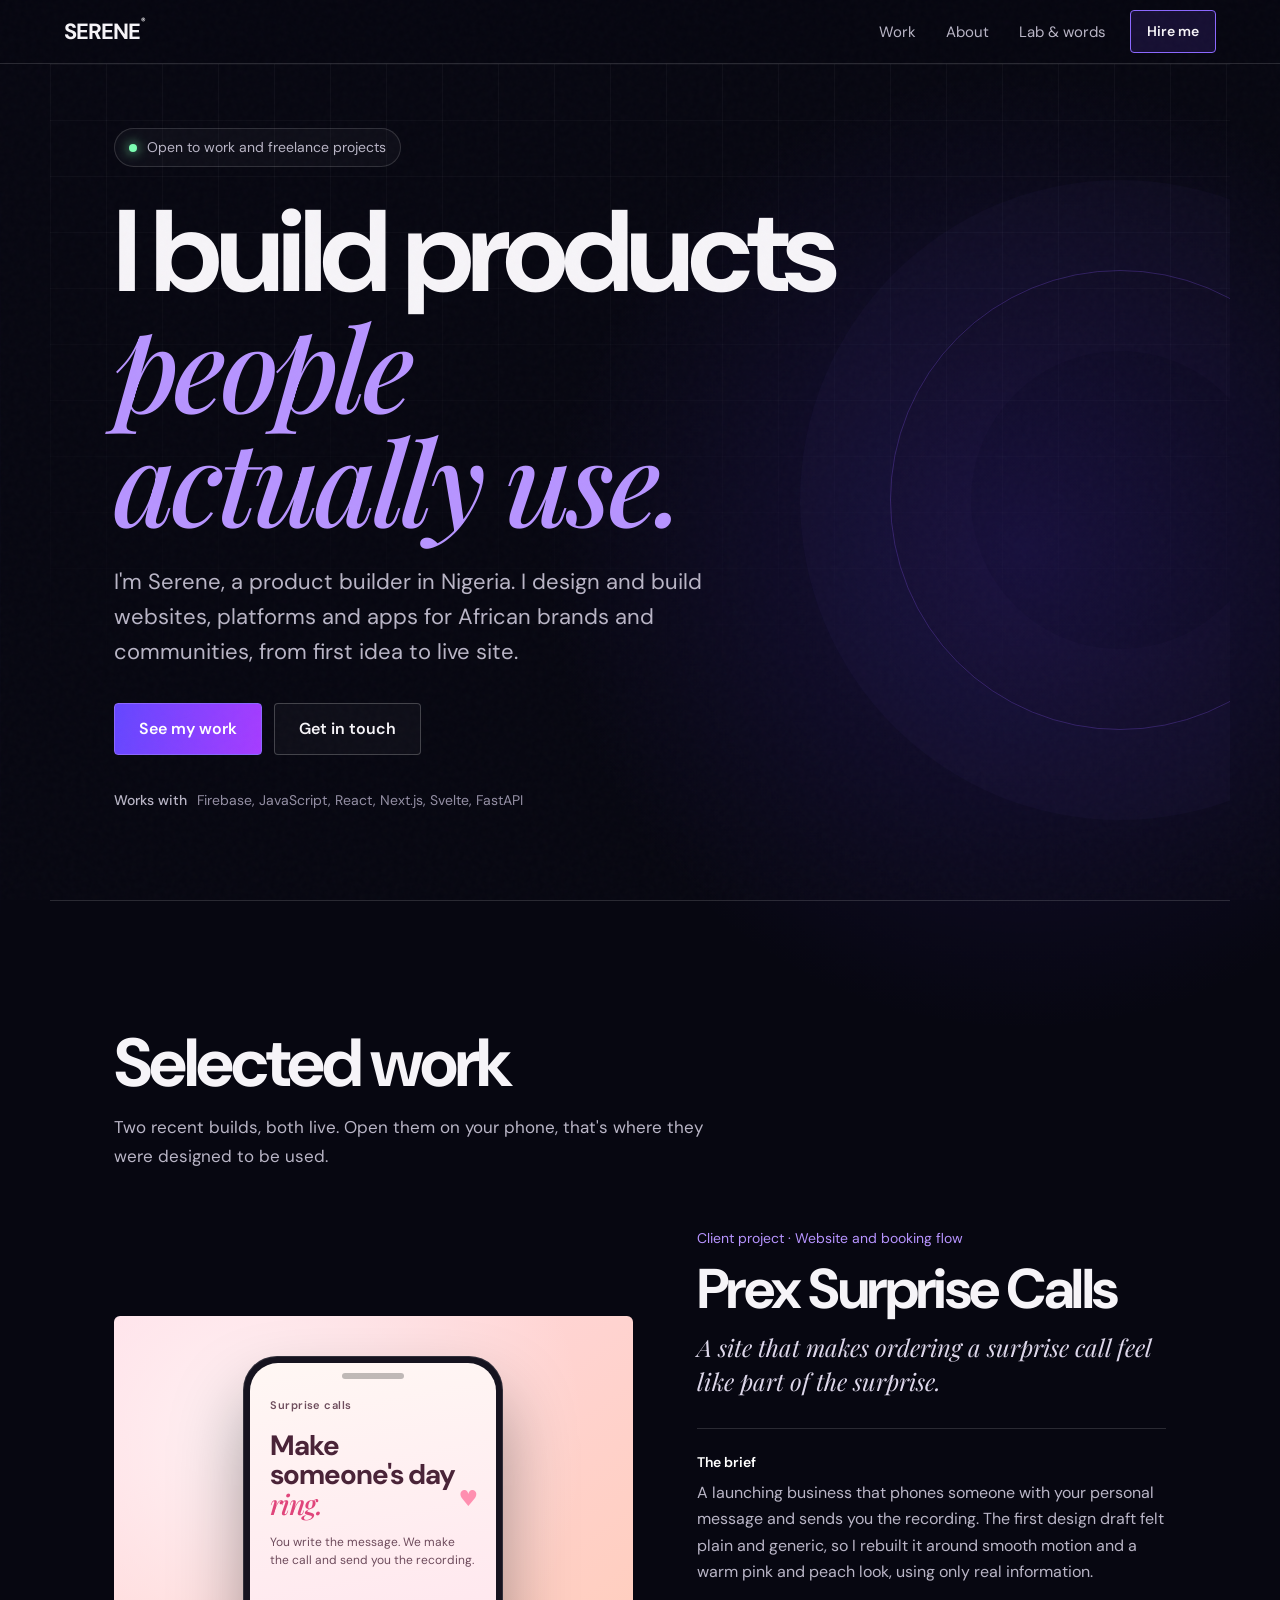
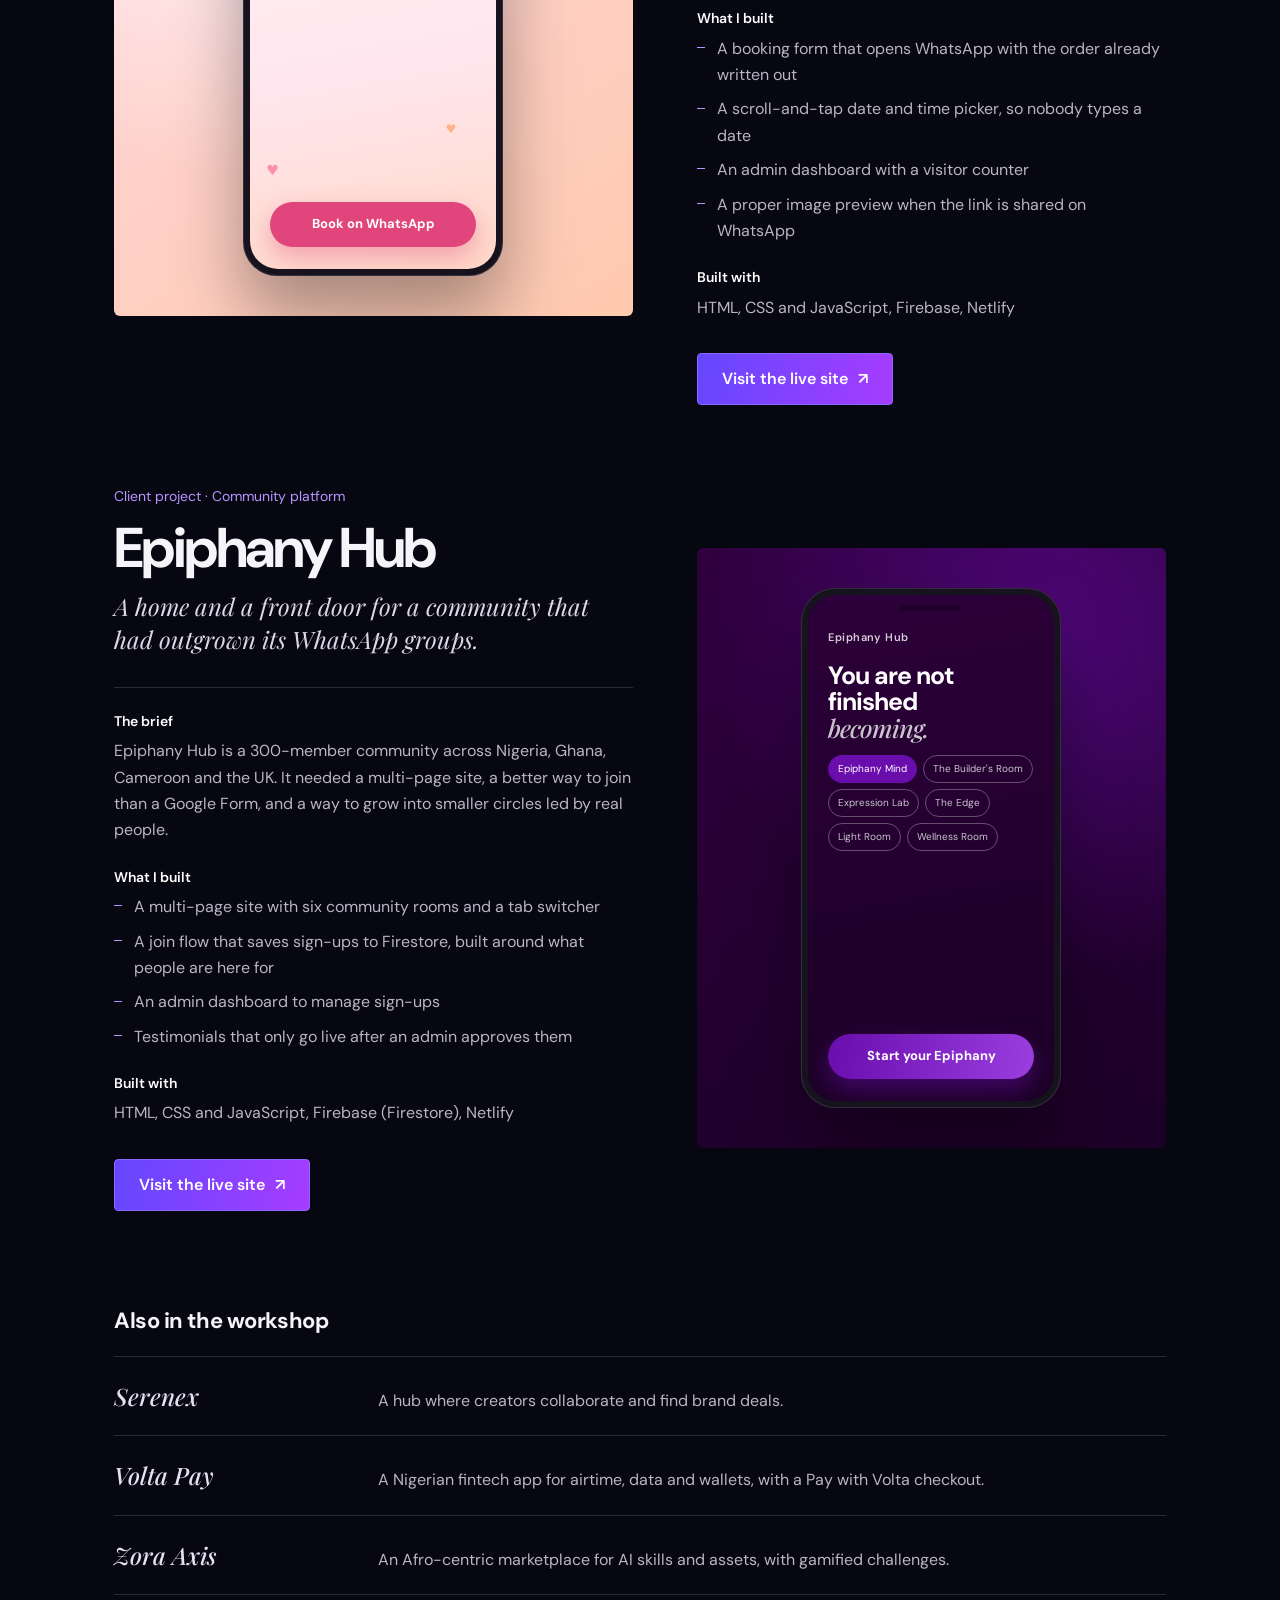
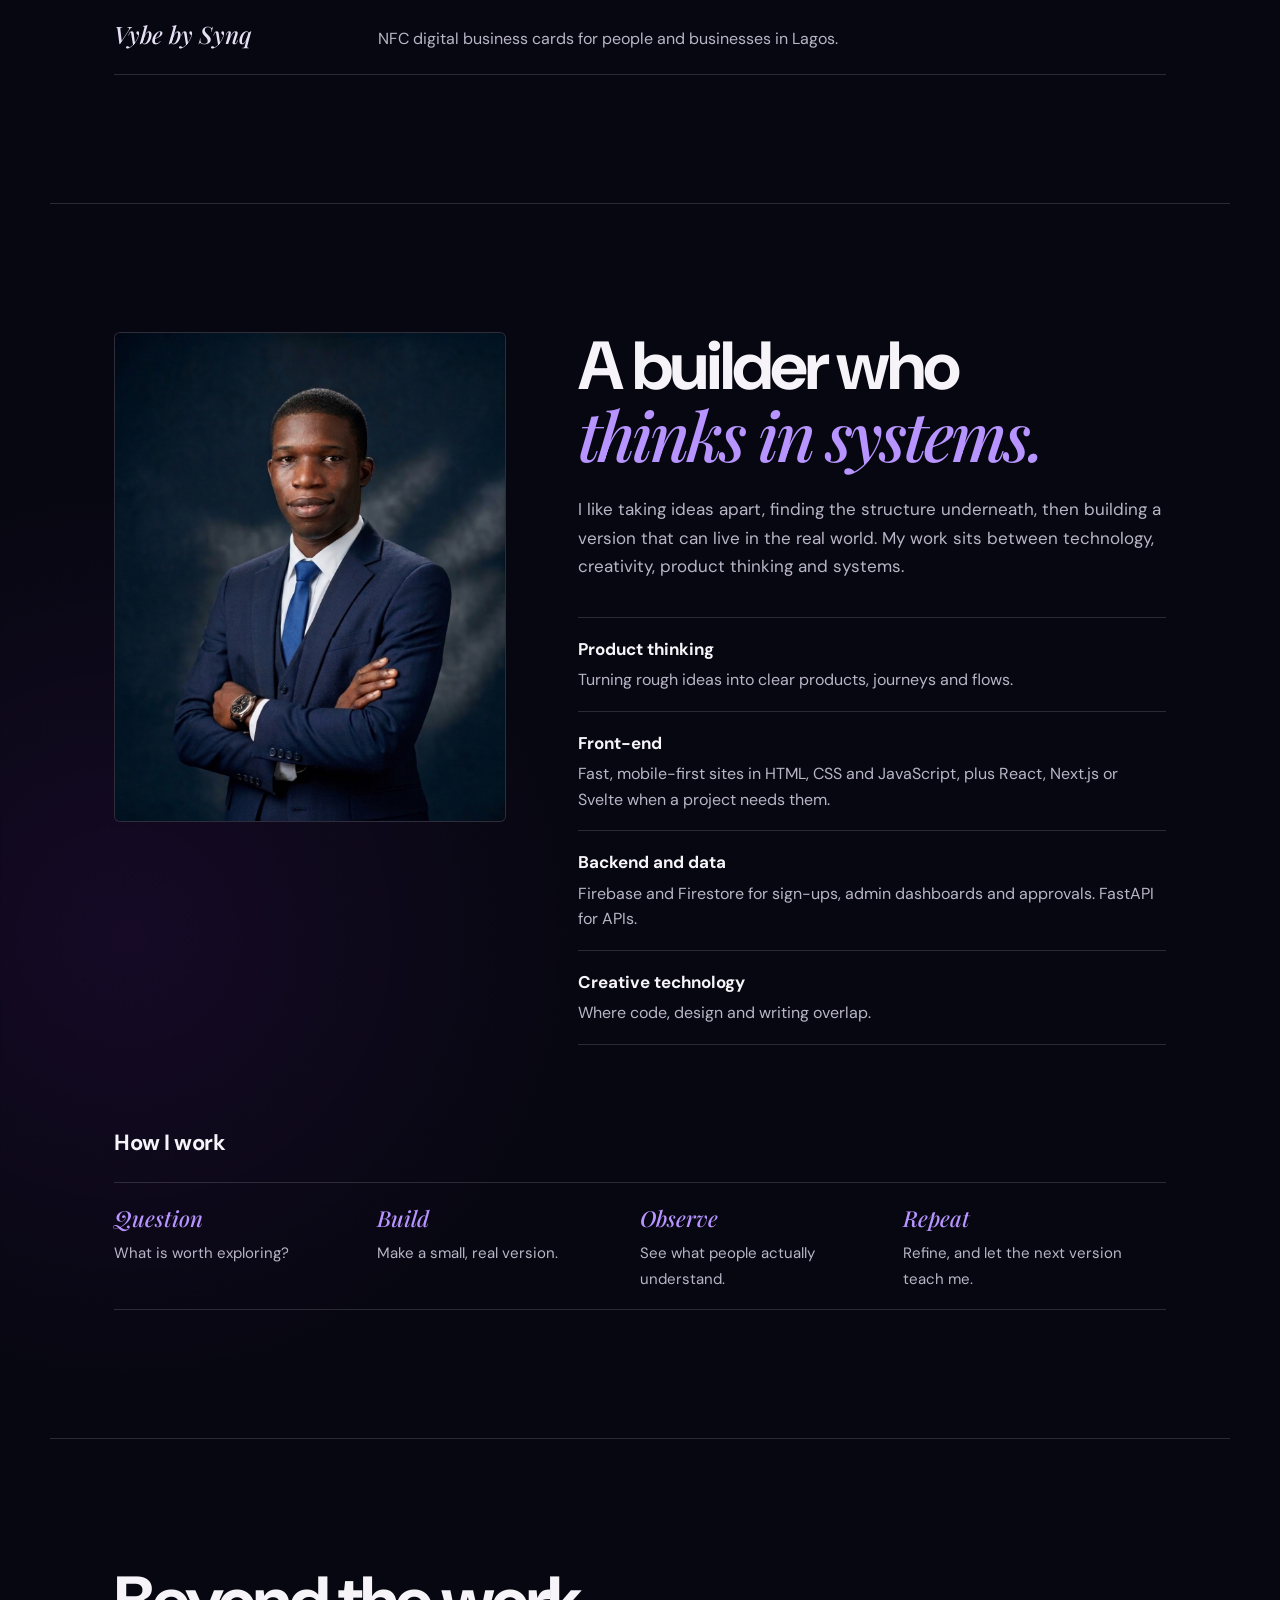
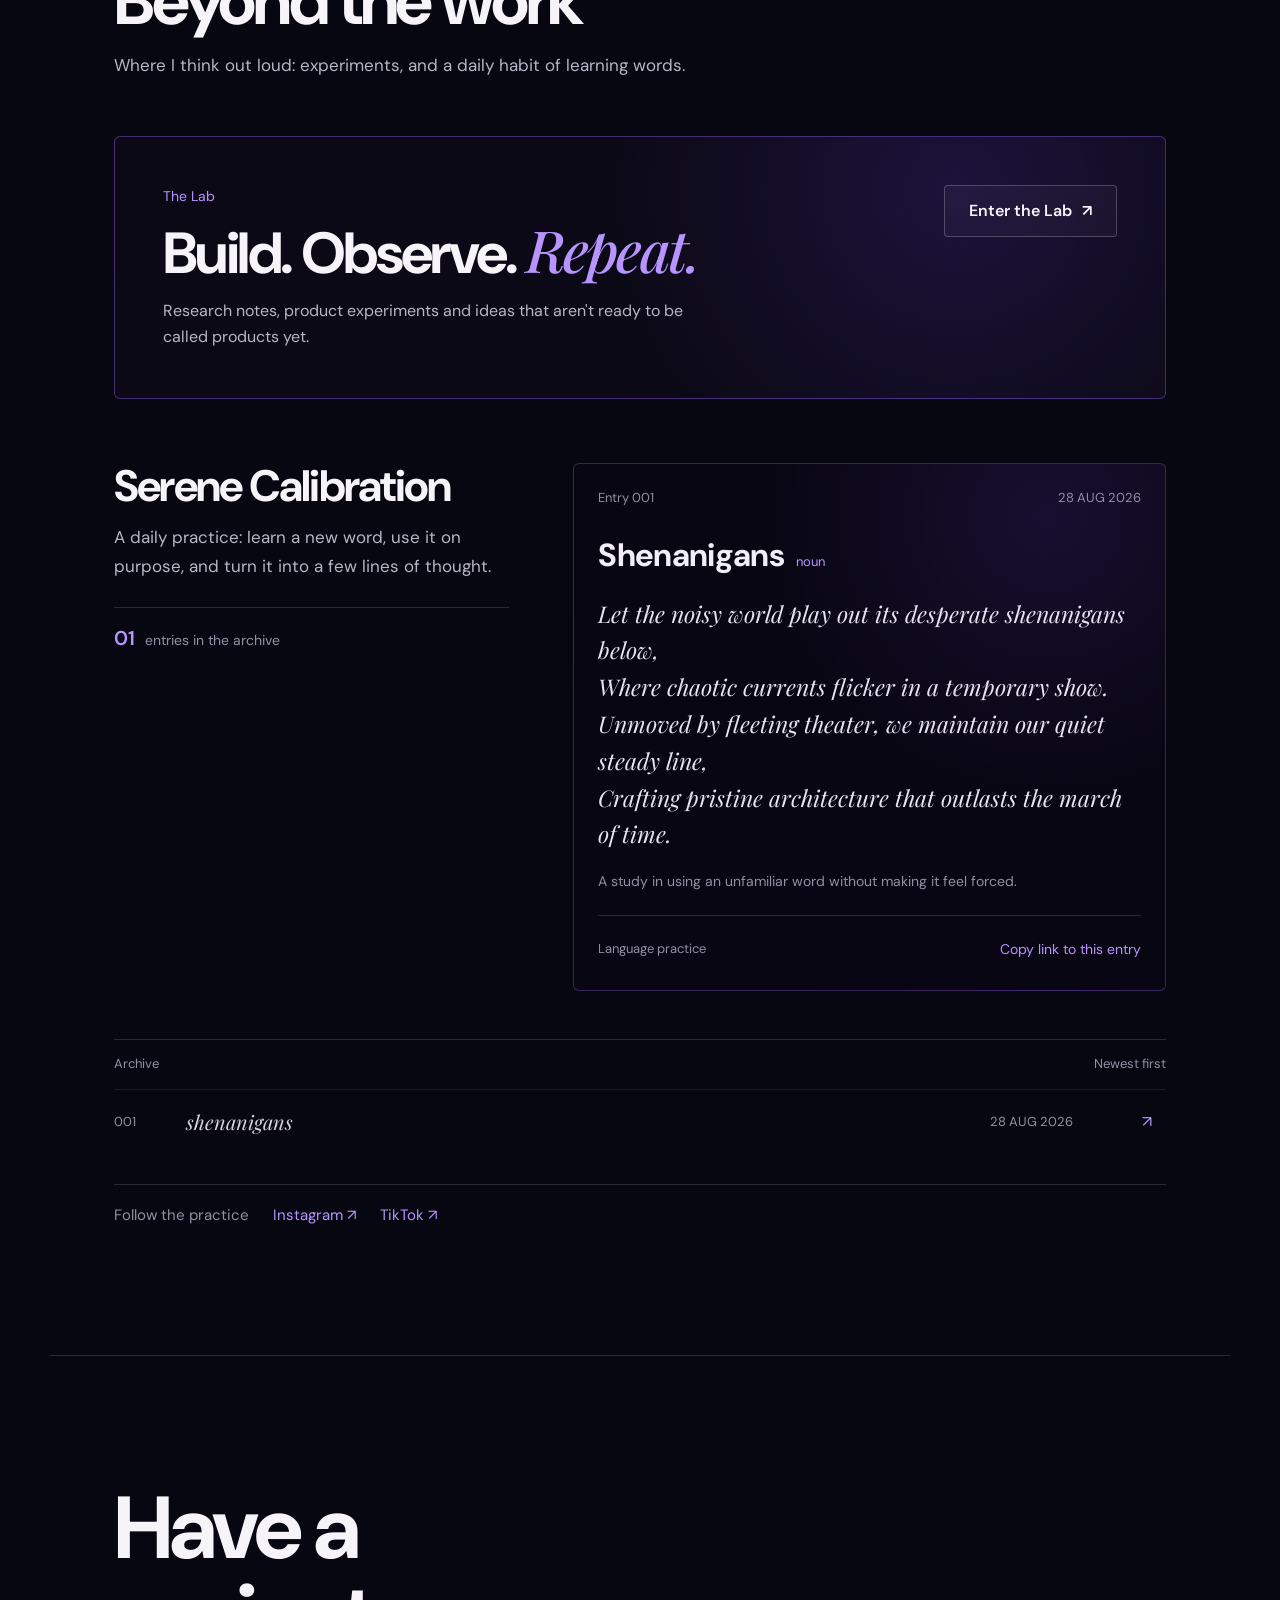
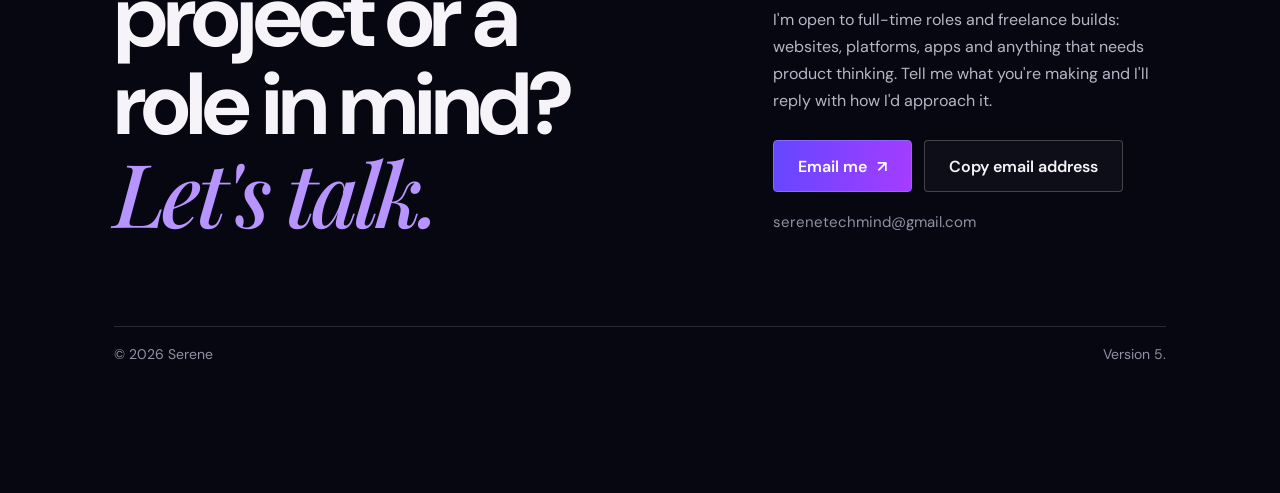
==== commit f3cc47dc: "Cleared a mistake." ====
--- a/index.html
+++ b/index.html
@@ -268,7 +268,7 @@
   </div>
   <footer>
     <span>© 2026 Serene</span>
-    <span>Built by hand, version 5.</span>
+    <span>Version 5.</span>
   </footer>
 </section>
 
